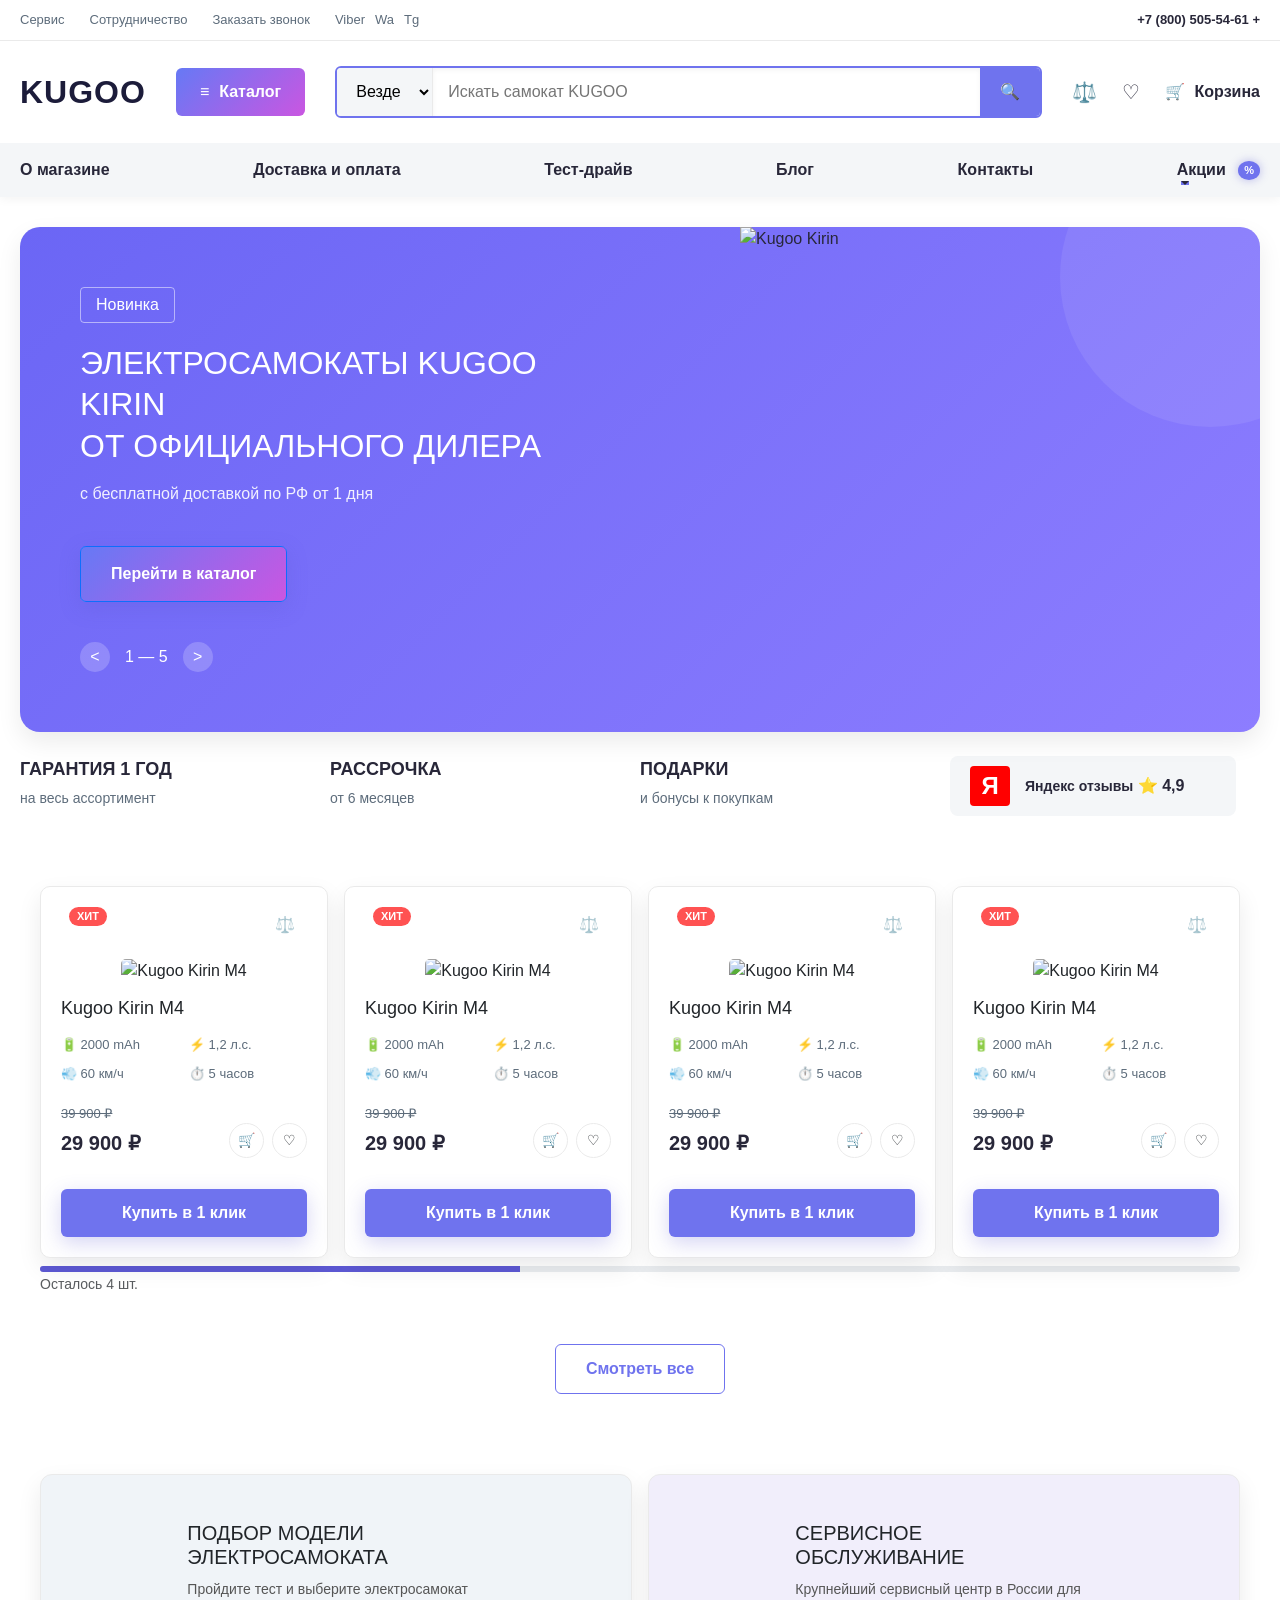
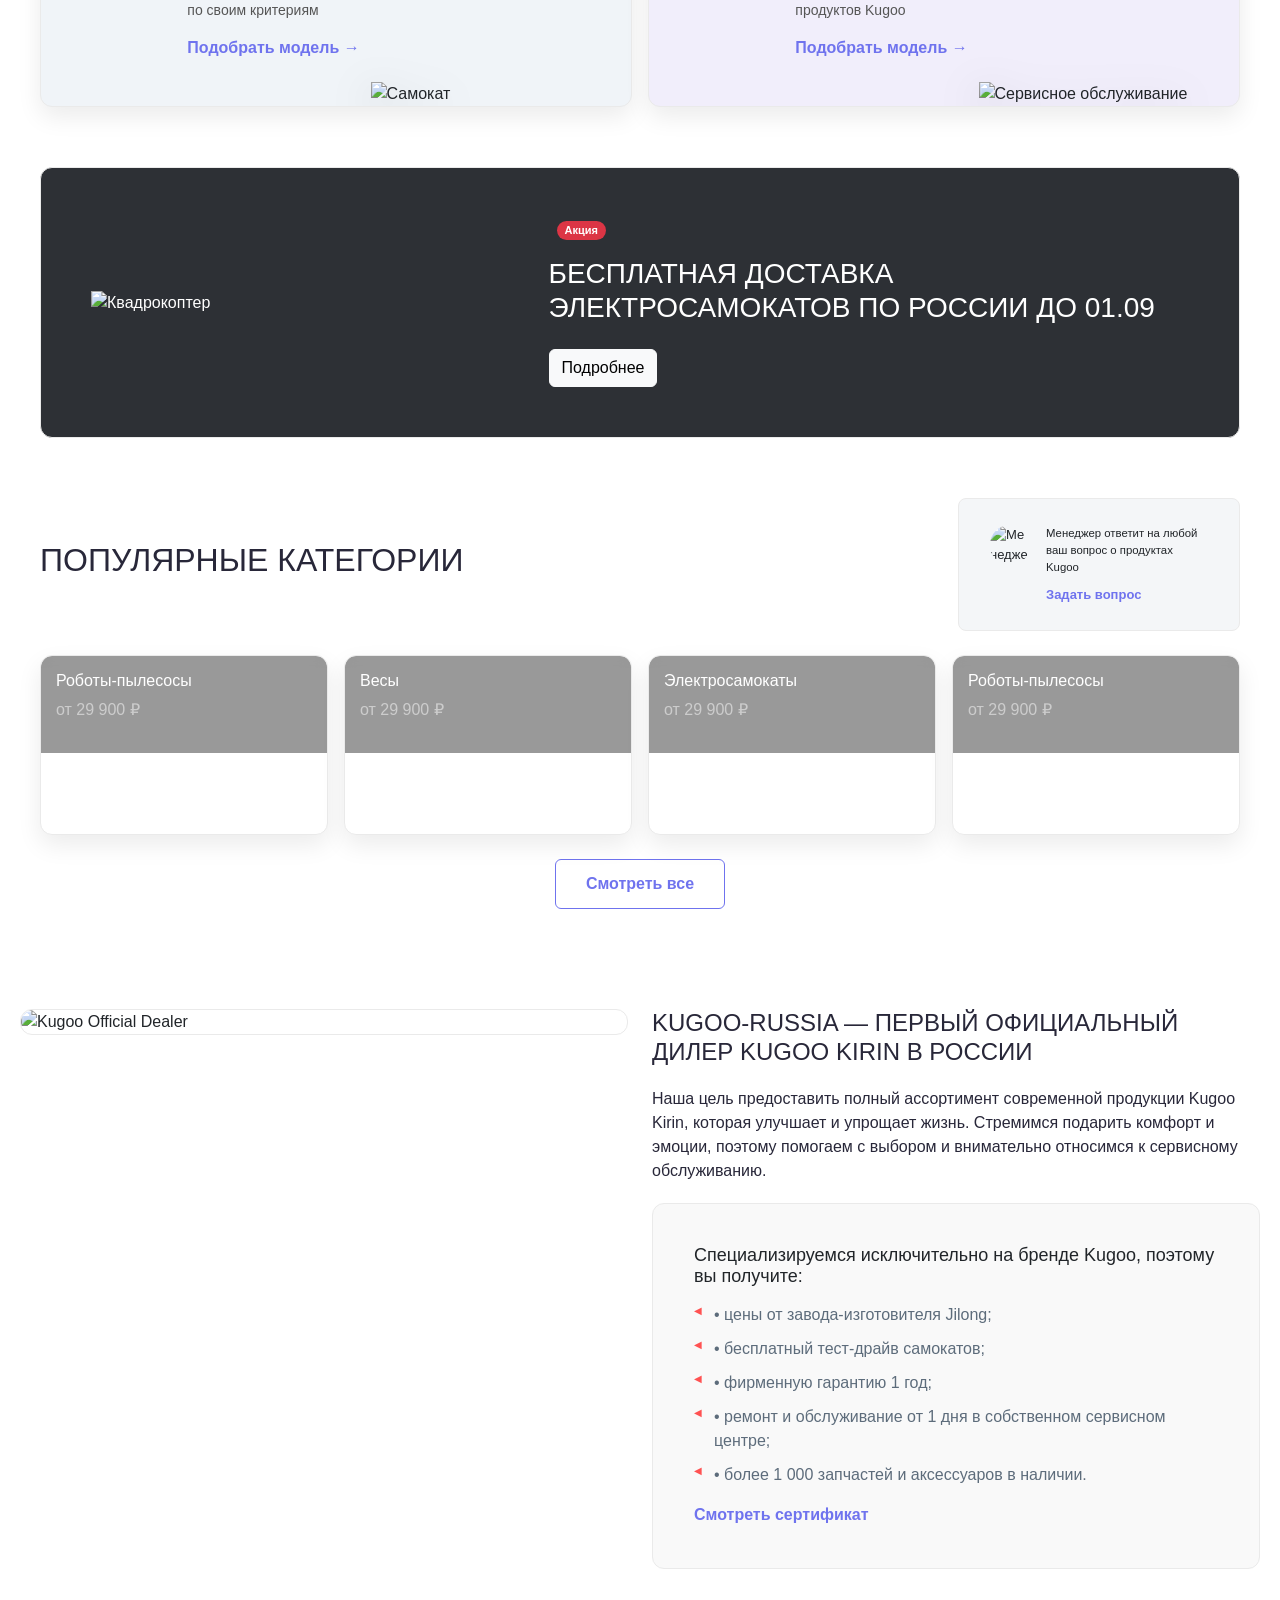
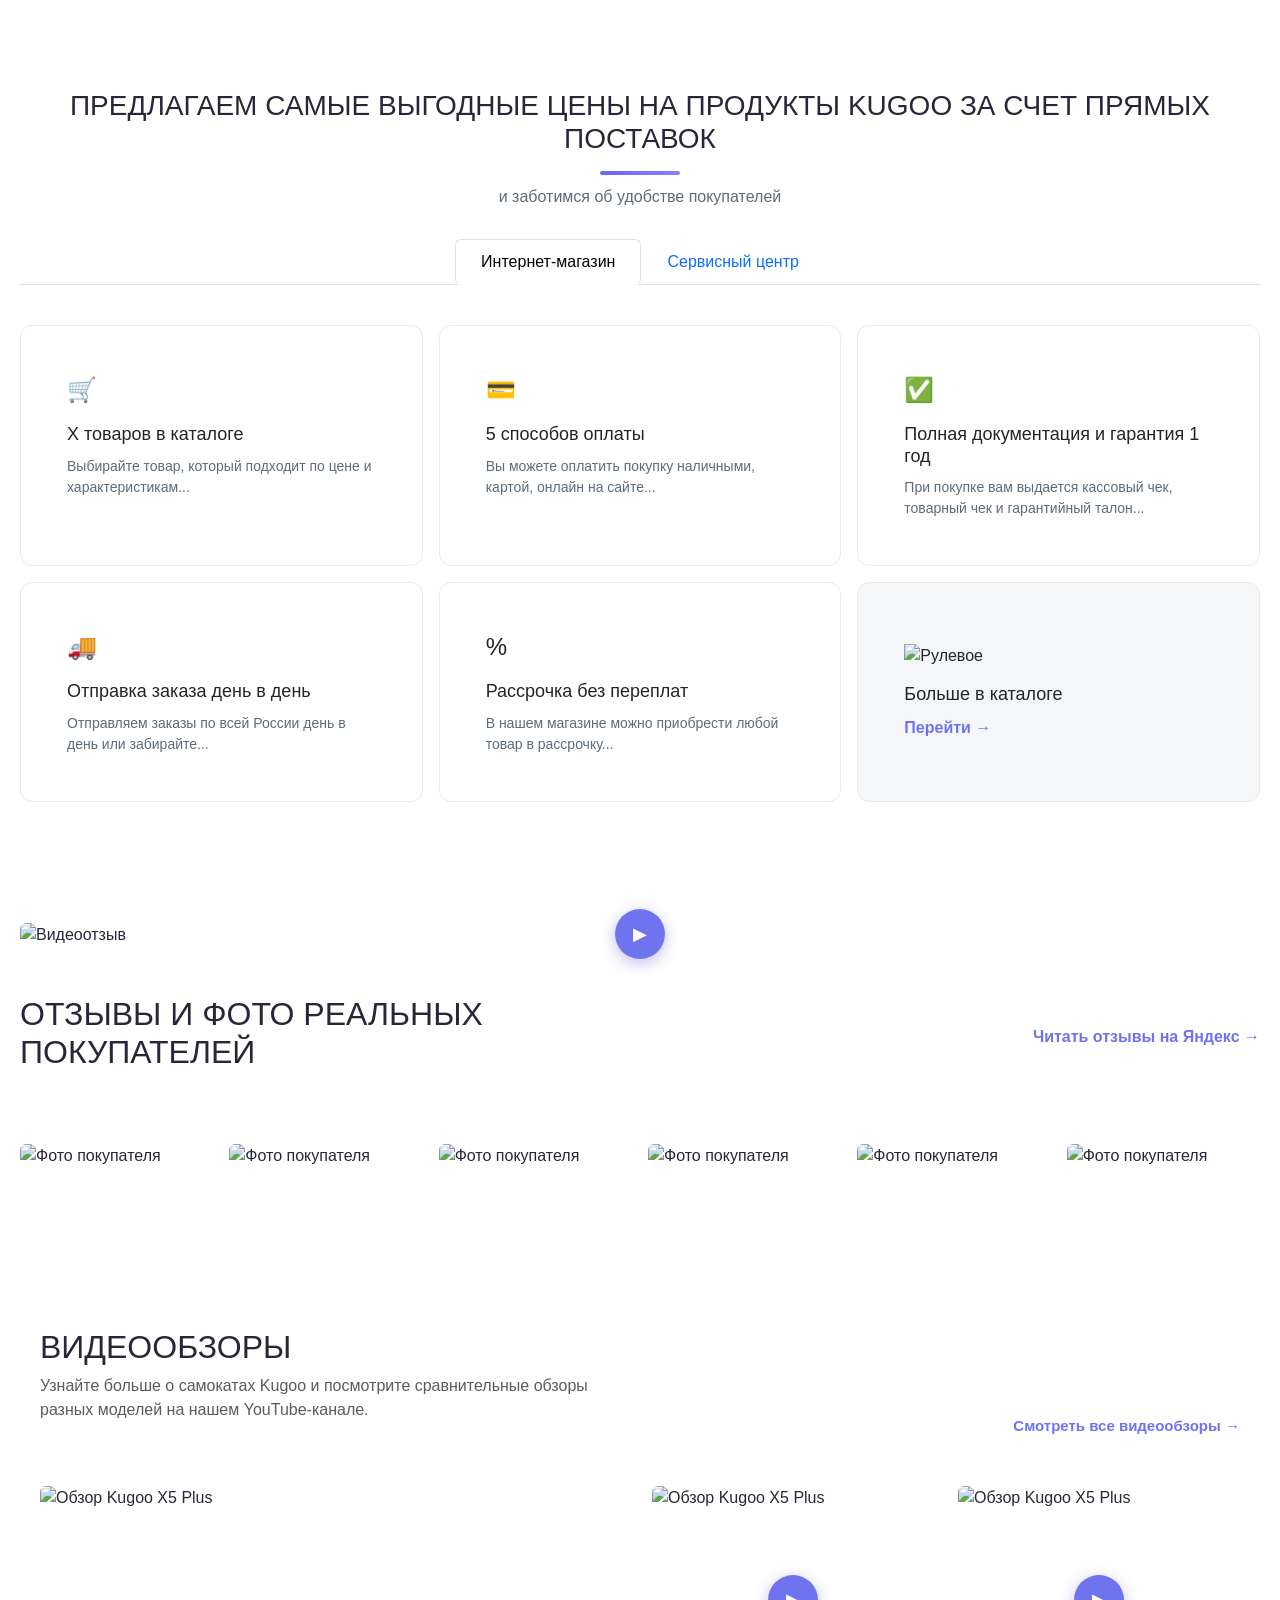
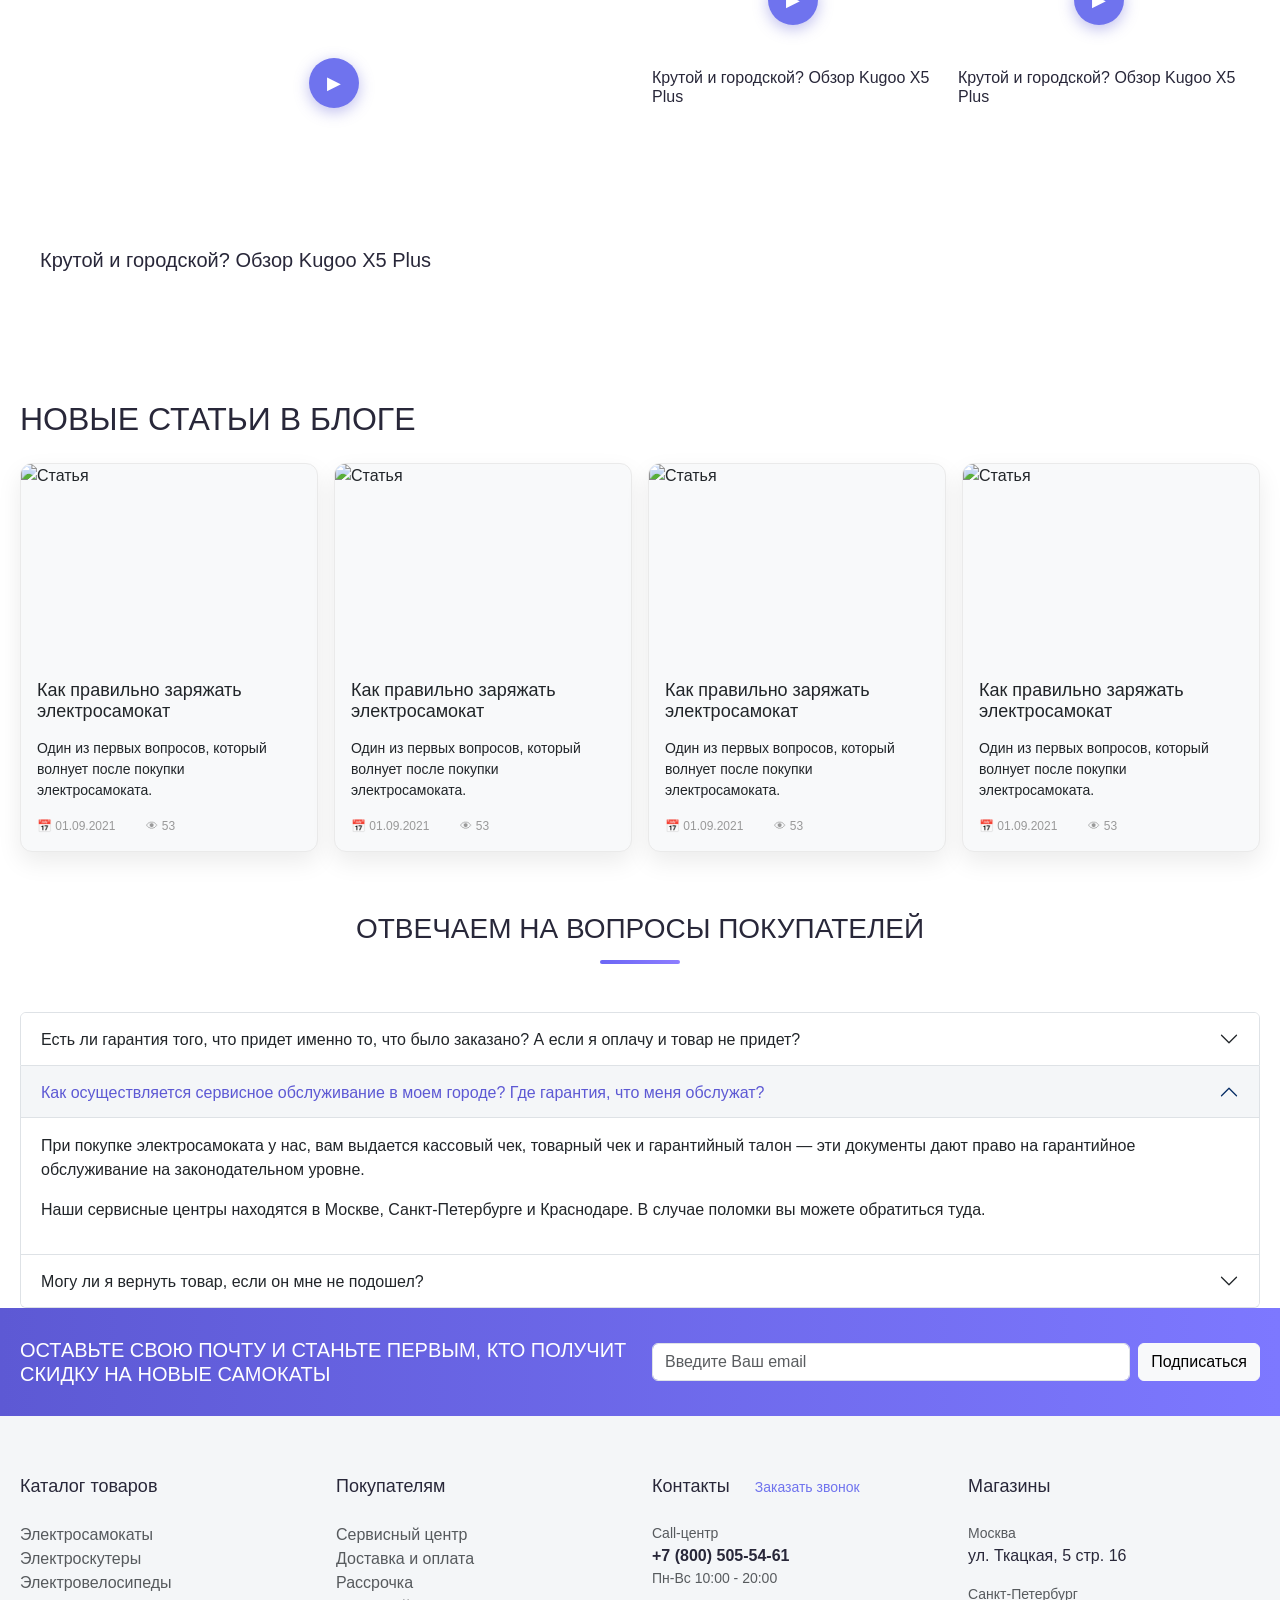
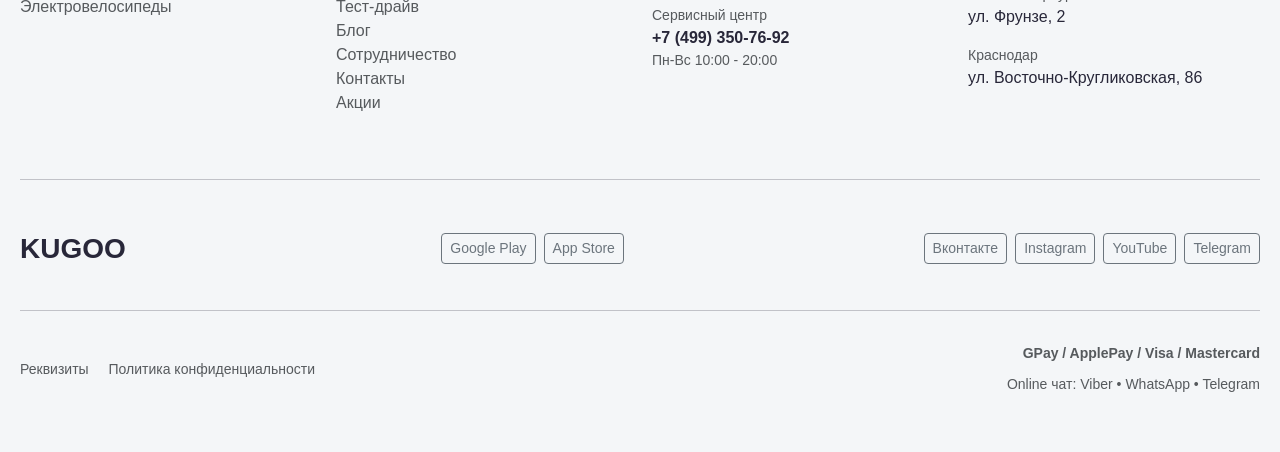
==== BOOTSTRAP/index.html @ 14dfc617 "BOOTSTRAP без картинок" ====
<!DOCTYPE html>
<html lang="ru">
<head>
    <meta charset="UTF-8">
    <meta name="viewport" content="width=device-width, initial-scale=1.0">
    <title>Kugoo - Электросамокаты</title>
    <!-- Bootstrap 5 CSS -->
    <link href="https://cdn.jsdelivr.net/npm/bootstrap@5.3.0/dist/css/bootstrap.min.css" rel="stylesheet">
    <link rel="stylesheet" href="css/style.css">
    <link rel="stylesheet" href="css/bootstrap-extensions.css">

</head>
<body>
    <!-- Bootstrap Navbar -->
   <header class="header">
    <!-- Строка 1: ссылки, соцсети, телефон -->
    <div class="header-top">
        <div class="container top-container">
            <nav class="top-nav">
                <a href="#">Сервис</a>
                <a href="#">Сотрудничество</a>
                <a href="#" data-bs-toggle="modal" data-bs-target="#callbackModal">Заказать звонок</a>
                <div class="social-icons">
                    <a href="#">Viber</a>
                    <a href="#">Wa</a>
                    <a href="#">Tg</a>
                </div>
            </nav>
            <a href="tel:+78005055461" class="phone">+7 (800) 505-54-61 <strong>+</strong></a>
        </div>
    </div>

    <!-- Строка 2: лого, каталог, поиск, иконки -->
    <div class="header-main">
        <div class="container main-container">
            <button class="burger-nav-btn" type="button" data-bs-toggle="offcanvas" data-bs-target="#offcanvasNavbar">☰</button>
            <a href="#" class="logo">KUGOO</a>
            <button class="btn-catalog"><span>≡</span> Каталог</button>
            <div class="search-bar">
                <select class="search-select"><option>Везде</option></select>
                <input type="text" placeholder="Искать самокат KUGOO">
                <button class="btn-search">🔍</button>
            </div>
            <div class="user-actions">
                <a href="#" class="action-icon" data-bs-toggle="modal" data-bs-target="#compareModal">⚖️</a>
                <a href="#" class="action-icon" data-bs-toggle="modal" data-bs-target="#wishlistModal">♡</a>
                <a href="#" class="action-cart" data-bs-toggle="modal" data-bs-target="#cartModal">
                    <span class="cart-icon">🛒</span>
                    <span>Корзина</span>
                </a>
            </div>
        </div>
    </div>

    <!-- Строка 3: нижнее меню -->
    <div class="header-bottom">
        <div class="container">
            <nav class="bottom-nav">
                <a href="#hero">О магазине</a>
                <a href="#dost">Доставка и оплата</a>
                <a href="#test">Тест-драйв</a>
                <a href="#vlog">Блог</a>
                <a href="#contacts">Контакты</a>
                <div class="dropdown d-inline-block">
                    <a href="#" class="dropdown-toggle" data-bs-toggle="dropdown">Акции <span class="badge badge-round">%</span></a>
                    <ul class="dropdown-menu">
                        <li><a class="dropdown-item" href="#">Скидка 10%</a></li>
                        <li><a class="dropdown-item" href="#">Бесплатная доставка</a></li>
                    </ul>
                </div>
            </nav>
        </div>
    </div>
</header>

    <main class="main-content">
        <!-- Hero Section with Bootstrap Grid -->
      <section class="hero-section" id="hero">
    <div class="container">
        <div class="hero-banner">
            <!-- левая и правая часть баннера -->
            <div class="row w-100 g-0">
                <div class="col-12 col-lg-6">
                    <div class="hero-text-block">
                        <span class="badge-outline">Новинка</span>
                        <h1>ЭЛЕКТРОСАМОКАТЫ KUGOO KIRIN<br>ОТ ОФИЦИАЛЬНОГО ДИЛЕРА</h1>
                        <p>с бесплатной доставкой по РФ от 1 дня</p>
                        <a href="#catalog" class="btn btn-primary">Перейти в каталог</a>
                        <div class="slider-controls">
                            <button class="arrow-btn">&lt;</button>
                            <span class="slider-dots">1 — 5</span>
                            <button class="arrow-btn">&gt;</button>
                        </div>
                    </div>
                </div>
                <div class="col-12 col-lg-6">
                    <div class="hero-image-block">
                        <img src="img/sam.png" alt="Kugoo Kirin" class="hero-scooter-img">
                   <div class="testdrive-badge" data-bs-toggle="popover" title="Тест-драйв">⚡ Тест-драйв и обучение <strong>БЕСПЛАТНО</strong></div>
                    </div>
                </div>
            </div>
        </div>  <!-- закрыли hero-banner -->

        <!-- Блок преимуществ — теперь СНАРУЖИ баннера, под ним -->
        <div class="hero-features row w-100 mt-4">
            <div class="col-6 col-sm-6 col-md-3">
                <div class="feature-item">
                    <strong>ГАРАНТИЯ 1 ГОД</strong>
                    <span>на весь ассортимент</span>
                </div>
            </div>
            <div class="col-6 col-sm-6 col-md-3">
                <div class="feature-item">
                    <strong>РАССРОЧКА</strong>
                    <span>от 6 месяцев</span>
                </div>
            </div>
            <div class="col-6 col-sm-6 col-md-3">
                <div class="feature-item">
                    <strong>ПОДАРКИ</strong>
                    <span>и бонусы к покупкам</span>
                </div>
            </div>
            <div class="col-6 col-sm-6 col-md-3">
                <div class="yandex-reviews">
                    <span class="yandex-logo">Я</span>
                    <div class="reviews-text">
                        <small><b>Яндекс отзывы</b></small>
                        <strong>⭐ 4,9</strong>
                    </div>
                </div>
            </div>
        </div>
    </div>
</section>

        <!-- Catalog Section with Bootstrap Grid -->
        <section id="catalog" class="catalog-section">
            <div class="container">
                <div class="row g-3">
                    <div class="col-12 col-sm-6 col-md-4 col-lg-3">
                        <div class="card product-card">
                            <div class="card-top d-flex justify-content-between align-items-start">
                                <span class="badge badge-hit">ХИТ</span>
                                <button class="btn btn-compare" title="Сравнить" data-bs-toggle="tooltip">⚖️</button>
                            </div>
                            <div class="card-img-wrap text-center">
                                <img src="img/card.jpg" alt="Kugoo Kirin M4" class="card-img">
                            </div>
                            <div class="card-body p-0">
                                <h5 class="card-title">Kugoo Kirin M4</h5>
                                <div class="card-specs">
                                    <div class="spec-item">🔋 2000 mAh</div>
                                    <div class="spec-item">⚡ 1,2 л.с.</div>
                                    <div class="spec-item">💨 60 км/ч</div>
                                    <div class="spec-item">⏱️ 5 часов</div>
                                </div>
                                <div class="card-price-block align-items-end">
                                    <div class="price-old">39 900 ₽</div>
                                    <div class="price-current">29 900 ₽</div>
                                    <div class="card-actions ms-auto gap-2">
                                        <button class="btn btn-sm btn-outline-secondary" title="Добавить в корзину" data-bs-toggle="tooltip" >🛒</button>
                                        <button class="btn btn-sm btn-fav" title="Добавить в избранное" data-bs-toggle="tooltip">♡</button>
                                    </div>
                                </div>
                                <button class="btn btn-buy-click w-100 mt-3" data-bs-toggle="modal" data-bs-target="#buyModal">Купить в 1 клик</button>
                            </div>
                        </div>
                    </div>

                    <div class="col-12 col-sm-6 col-md-4 col-lg-3">
                        <div class="card product-card">
                            <div class="card-top d-flex justify-content-between align-items-start">
                                <span class="badge badge-hit">ХИТ</span>
                                <button class="btn btn-compare" title="Сравнить" data-bs-toggle="tooltip">⚖️</button>
                            </div>
                            <div class="card-img-wrap text-center">
                                <img src="img/card.jpg" alt="Kugoo Kirin M4" class="card-img">
                            </div>
                            <div class="card-body p-0">
                                <h5 class="card-title">Kugoo Kirin M4</h5>
                                <div class="card-specs">
                                    <div class="spec-item">🔋 2000 mAh</div>
                                    <div class="spec-item">⚡ 1,2 л.с.</div>
                                    <div class="spec-item">💨 60 км/ч</div>
                                    <div class="spec-item">⏱️ 5 часов</div>
                                </div>
                                <div class="card-price-block align-items-end">
                                    <div class="price-old">39 900 ₽</div>
                                    <div class="price-current">29 900 ₽</div>
                                    <div class="card-actions ms-auto gap-2">
                                        <button class="btn btn-sm btn-outline-secondary" title="Добавить в корзину" data-bs-toggle="tooltip">🛒</button>
                                        <button class="btn btn-sm btn-fav" title="Добавить в избранное" data-bs-toggle="tooltip">♡</button>
                                    </div>
                                </div>
                                <button class="btn btn-buy-click w-100 mt-3" data-bs-toggle="modal" data-bs-target="#buyModal">Купить в 1 клик</button>
                            </div>
                        </div>
                    </div>

                    <div class="col-12 col-sm-6 col-md-4 col-lg-3">
                        <div class="card product-card">
                            <div class="card-top d-flex justify-content-between align-items-start">
                                <span class="badge badge-hit">ХИТ</span>
                                <button class="btn btn-compare" title="Сравнить" data-bs-toggle="tooltip2">⚖️</button>
                            </div>
                            <div class="card-img-wrap text-center">
                                <img src="img/card.jpg" alt="Kugoo Kirin M4" class="card-img">
                            </div>
                            <div class="card-body p-0">
                                <h5 class="card-title">Kugoo Kirin M4</h5>
                                <div class="card-specs">
                                    <div class="spec-item">🔋 2000 mAh</div>
                                    <div class="spec-item">⚡ 1,2 л.с.</div>
                                    <div class="spec-item">💨 60 км/ч</div>
                                    <div class="spec-item">⏱️ 5 часов</div>
                                </div>
                                <div class="card-price-block align-items-end">
                                    <div class="price-old">39 900 ₽</div>
                                    <div class="price-current">29 900 ₽</div>
                                    <div class="card-actions ms-auto gap-2">
                                        <button class="btn btn-sm btn-outline-secondary" title="Добавить в корзину" data-bs-toggle="tooltip">🛒</button>
                                        <button class="btn btn-sm btn-fav" title="Добавить в избранное" data-bs-toggle="tooltip">♡</button>
                                    </div>
                                </div>
                                <button class="btn btn-buy-click w-100 mt-3" data-bs-toggle="modal" data-bs-target="#buyModal">Купить в 1 клик</button>
                            </div>
                        </div>
                    </div>

                    <div class="col-12 col-sm-6 col-md-4 col-lg-3">
                        <div class="card product-card">
                            <div class="card-top d-flex justify-content-between align-items-start">
                                <span class="badge badge-hit">ХИТ</span>
                                <button class="btn btn-compare" title="Сравнить" data-bs-toggle="tooltip">⚖️</button>
                            </div>
                            <div class="card-img-wrap text-center">
                                <img src="img/card.jpg" alt="Kugoo Kirin M4" class="card-img">
                            </div>
                            <div class="card-body p-0">
                                <h5 class="card-title">Kugoo Kirin M4</h5>
                                <div class="card-specs">
                                    <div class="spec-item">🔋 2000 mAh</div>
                                    <div class="spec-item">⚡ 1,2 л.с.</div>
                                    <div class="spec-item">💨 60 км/ч</div>
                                    <div class="spec-item">⏱️ 5 часов</div>
                                </div>
                                <div class="card-price-block align-items-end">
                                    <div class="price-old">39 900 ₽</div>
                                    <div class="price-current">29 900 ₽</div>
                                    <div class="card-actions ms-auto gap-2">
                                        <button class="btn btn-sm btn-outline-secondary" title="Добавить в корзину" data-bs-toggle="tooltip">🛒</button>
                                        <button class="btn btn-sm btn-fav" title="Добавить в избранное" data-bs-toggle="tooltip">♡</button>
                                    </div>
                                </div>
                                <button class="btn btn-buy-click w-100 mt-3" data-bs-toggle="modal" data-bs-target="#buyModal">Купить в 1 клик</button>
                            </div>
                        </div>
                    </div>
                </div>
                <div class="progress mt-2" style="height: 6px;">
    <div class="progress-bar bg-purple" style="width: 40%;" role="progressbar"></div>
</div>
<small class="text-muted">Осталось 4 шт.</small>
                <div class="row mt-5">
                    <div class="col-12 text-center">
                        <button class="btn btn-outline-main">Смотреть все</button>
                    </div>
                </div>
            </div>
        </section>
        <!-- Promo Banners with Bootstrap Grid -->
        <section class="promo-section" id="test">
            <div class="container">
                <div class="row g-3">
                    <div class="col-12 col-md-6">
                        <div class="card banner-card banner-light banner-half">
                            <div class="card-body banner-content">
                                <h2>ПОДБОР МОДЕЛИ ЭЛЕКТРОСАМОКАТА</h2>
                                <p>Пройдите тест и выберите электросамокат по своим критериям</p>
                                <a href="#" class="link-arrow">Подобрать модель →</a>
                            </div>
                            <img src="img/wheel.png" alt="Самокат" class="banner-img">
                        </div>
                    </div>
                    <div class="col-12 col-md-6">
                        <div class="card banner-card banner-purple banner-half">
                            <div class="card-body banner-content">
                                <h2>СЕРВИСНОЕ ОБСЛУЖИВАНИЕ</h2>
                                <p>Крупнейший сервисный центр в России для продуктов Kugoo</p>
                                <a href="#" class="link-arrow">Подобрать модель →</a>
                            </div>
                            <img src="img/woman.png" alt="Сервисное обслуживание" class="banner-img">
                        </div>
                    </div>
                </div>
            </div>
        </section>

        <!-- Wide Banner with Bootstrap Grid -->
        <section class="wide-promo-section" id="dost">
            <div class="container">
                <div class="card wide-banner">
                    <div class="row g-0 align-items-center">
                        <div class="col-12 col-md-5">
                            <img src="img/dron.png" alt="Квадрокоптер" class="wide-banner-img">
                        </div>
                        <div class="col-12 col-md-7">
                            <div class="wide-banner-text">
                                <span class="badge bg-danger">Акция</span>
                                <h2>БЕСПЛАТНАЯ ДОСТАВКА ЭЛЕКТРОСАМОКАТОВ ПО РОССИИ ДО 01.09</h2>
                        <button class="btn btn-light" data-bs-toggle="popover" data-bs-trigger="click" data-bs-placement="bottom" data-bs-title="Акция" data-bs-content="Бесплатная доставка по всей России до 1 сентября!">Подробнее</button>
                            </div>
                        </div>
                    </div>
                </div>
            </div>
        </section>

        <!-- Categories Section with Bootstrap Grid -->
        <section class="categories-section" id="act">
            <div class="container">
                <div class="row align-items-center mb-4">
                    <div class="col-12 col-md-9">
                        <h2>ПОПУЛЯРНЫЕ КАТЕГОРИИ</h2>
                    </div>
                    <div class="col-12 col-md-3">
                        <div class="card manager-widget">
                            <div class="card-body d-flex align-items-start gap-3">
                                <img src="img/manager.png" alt="Менеджер" class="manager-avatar">
                                <div>
                                    <p class="mb-2 small">Менеджер ответит на любой ваш вопрос о продуктах Kugoo</p>
                                    <a href="#" class="link-arrow">Задать вопрос</a>
                                </div>
                            </div>
                        </div>
                    </div>
                </div>

                <div class="row g-3">
                    <div class="col-12 col-sm-6 col-md-4 col-lg-3">
                        <div class="card category-card" style="background-image: url('img/1cat.jpg');">
                            <div class="category-content">
                                <h5 class="text-white">Роботы-пылесосы</h5>
                                <p class="text-white-50">от 29 900 ₽</p>
                            </div>
                        </div>
                    </div>
                    <div class="col-12 col-sm-6 col-md-4 col-lg-3">
                        <div class="card category-card" style="background-image: url('img/2cat.jpg');">
                            <div class="category-content">
                                <h5 class="text-white">Весы</h5>
                                <p class="text-white-50">от 29 900 ₽</p>
                            </div>
                        </div>
                    </div>
                    <div class="col-12 col-sm-6 col-md-4 col-lg-3">
                        <div class="card category-card" style="background-image: url('img/3cat.jpg');">
                            <div class="category-content">
                                <h5 class="text-white">Электросамокаты</h5>
                                <p class="text-white-50">от 29 900 ₽</p>
                            </div>
                        </div>
                    </div>
                    <div class="col-12 col-sm-6 col-md-4 col-lg-3">
                        <div class="card category-card" style="background-image: url('img/1cat.jpg');">
                            <div class="category-content">
                                <h5 class="text-white">Роботы-пылесосы</h5>
                                <p class="text-white-50">от 29 900 ₽</p>
                            </div>
                        </div>
                    </div>
                </div>

                <div class="row mt-4">
                    <div class="col-12 text-center">
                        <button class="btn btn-outline-main">Смотреть все</button>
                    </div>
                </div>
            </div>
        </section>
        <!-- About Dealer Section -->
        <section class="about-dealer" id="sotr">
            <div class="container">
                <div class="row g-4 align-items-start">
                    <div class="col-12 col-lg-6">
                        <div class="card dealer-image position-relative">
                            <img src="img/deal.jpg" alt="Kugoo Official Dealer" class="card-img">
                            <div class="dealer-test-drive position-absolute">
                                <h5>Тест-драйв в Москве</h5>
                                <p>Оцените все преимущества самокатов лично</p>
                                <a href="#" class="btn-arrow">Подробнее →</a>
                            </div>
                        </div>
                    </div>
                    <div class="col-12 col-lg-6">
                        <div class="dealer-content">
                            <h2>KUGOO-RUSSIA — ПЕРВЫЙ ОФИЦИАЛЬНЫЙ ДИЛЕР KUGOO KIRIN В РОССИИ</h2>
                            <p>Наша цель предоставить полный ассортимент современной продукции Kugoo Kirin, которая улучшает и упрощает жизнь. Стремимся подарить комфорт и эмоции, поэтому помогаем с выбором и внимательно относимся к сервисному обслуживанию.</p>
                            
                            <div class="card dealer-features">
                                <div class="card-body">
                                    <h5 class="card-title">Специализируемся исключительно на бренде Kugoo, поэтому вы получите:</h5>
                                    <ul class="list-unstyled">
                                        <li>• цены от завода-изготовителя Jilong;</li>
                                        <li>• бесплатный тест-драйв самокатов;</li>
                                        <li>• фирменную гарантию 1 год;</li>
                                        <li>• ремонт и обслуживание от 1 дня в собственном сервисном центре;</li>
                                        <li>• более 1 000 запчастей и аксессуаров в наличии.</li>
                                    </ul>
                                    <a href="#" class="link-arrow">Смотреть сертификат</a>
                                </div>
                            </div>
                        </div>
                    </div>
                </div>
            </div>
        </section>

        <!-- Advantages Section -->
        <section class="advantages-section">
            <div class="container">
                <h2 class="section-title text-center">ПРЕДЛАГАЕМ САМЫЕ ВЫГОДНЫЕ ЦЕНЫ НА ПРОДУКТЫ KUGOO ЗА СЧЕТ ПРЯМЫХ ПОСТАВОК</h2>
                <p class="section-subtitle text-center">и заботимся об удобстве покупателей</p>

                <!-- Bootstrap Tabs -->
                <ul class="nav nav-tabs tabs d-flex justify-content-center" role="tablist">
                    <li class="nav-item" role="presentation">
                        <button class="nav-link tab-btn active" id="pills-shop-tab" data-bs-toggle="pill" data-bs-target="#pills-shop" type="button" role="tab" aria-controls="pills-shop" aria-selected="true">Интернет-магазин</button>
                    </li>
                    <li class="nav-item" role="presentation">
                        <button class="nav-link tab-btn" id="pills-service-tab" data-bs-toggle="pill" data-bs-target="#pills-service" type="button" role="tab" aria-controls="pills-service" aria-selected="false">Сервисный центр</button>
                    </li>
                </ul>

                <div class="tab-content mt-4" id="pills-tabContent">
                    <div class="tab-pane fade show active" id="pills-shop" role="tabpanel" aria-labelledby="pills-shop-tab">
                        <div class="row g-3">
                            <div class="col-12 col-md-6 col-lg-4">
                                <div class="card adv-card h-100">
                                    <div class="card-body">
                                        <div class="icon mb-3">🛒</div>
                                        <h5 class="card-title">X товаров в каталоге</h5>
                                        <p class="card-text">Выбирайте товар, который подходит по цене и характеристикам...</p>
                                    </div>
                                </div>
                            </div>
                            <div class="col-12 col-md-6 col-lg-4">
                                <div class="card adv-card h-100">
                                    <div class="card-body">
                                        <div class="icon mb-3">💳</div>
                                        <h5 class="card-title">5 способов оплаты</h5>
                                        <p class="card-text">Вы можете оплатить покупку наличными, картой, онлайн на сайте...</p>
                                    </div>
                                </div>
                            </div>
                            <div class="col-12 col-md-6 col-lg-4">
                                <div class="card adv-card h-100">
                                    <div class="card-body">
                                        <div class="icon mb-3">✅</div>
                                        <h5 class="card-title">Полная документация и гарантия 1 год</h5>
                                        <p class="card-text">При покупке вам выдается кассовый чек, товарный чек и гарантийный талон...</p>
                                    </div>
                                </div>
                            </div>
                            <div class="col-12 col-md-6 col-lg-4">
                                <div class="card adv-card h-100">
                                    <div class="card-body">
                                        <div class="icon mb-3">🚚</div>
                                        <h5 class="card-title">Отправка заказа день в день</h5>
                                        <p class="card-text">Отправляем заказы по всей России день в день или забирайте...</p>
                                    </div>
                                </div>
                            </div>
                            <div class="col-12 col-md-6 col-lg-4">
                                <div class="card adv-card h-100">
                                    <div class="card-body">
                                        <div class="icon mb-3">%</div>
                                        <h5 class="card-title">Рассрочка без переплат</h5>
                                        <p class="card-text">В нашем магазине можно приобрести любой товар в рассрочку...</p>
                                    </div>
                                </div>
                            </div>
                            <div class="col-12 col-md-6 col-lg-4">
                                <div class="card adv-card h-100 highlight">
                                    <div class="card-body d-flex flex-column justify-content-center">
                                        <img src="img/steer.png" alt="Рулевое" class="wide-categ-img mb-3">
                                        <h5 class="card-title">Больше в каталоге</h5>
                                        <a href="#" class="link-arrow">Перейти →</a>
                                    </div>
                                </div>
                            </div>
                        </div>
                    </div>
                    <div class="tab-pane fade" id="pills-service" role="tabpanel" aria-labelledby="pills-service-tab">
                        <div class="row g-3">
                            <div class="col-12 col-md-6 col-lg-4">
                                <div class="card adv-card h-100">
                                    <div class="card-body">
                                        <div class="icon mb-3">🔧</div>
                                        <h5 class="card-title">Профессиональный ремонт</h5>
                                        <p class="card-text">Опытные специалисты по ремонту техники Kugoo...</p>
                                    </div>
                                </div>
                            </div>
                            <div class="col-12 col-md-6 col-lg-4">
                                <div class="card adv-card h-100">
                                    <div class="card-body">
                                        <div class="icon mb-3">⏱️</div>
                                        <h5 class="card-title">Быстрое обслуживание</h5>
                                        <p class="card-text">Ремонт от 1 дня в собственном сервисном центре...</p>
                                    </div>
                                </div>
                            </div>
                            <div class="col-12 col-md-6 col-lg-4">
                                <div class="card adv-card h-100">
                                    <div class="card-body">
                                        <div class="icon mb-3">✓</div>
                                        <h5 class="card-title">Гарантийное обслуживание</h5>
                                        <p class="card-text">Полное гарантийное обслуживание на любые неполадки...</p>
                                    </div>
                                </div>
                            </div>
                        </div>
                    </div>
                </div>
            </div>
        </section>

        <!-- Reviews Section -->
        <section class="reviews-section">
            <div class="container">
                <div class="position-relative">
                    <img src="img/cover.jpg" alt="Видеоотзыв" class="img-fluid rounded" style="width: 100%; height: 400px; object-fit: cover;">
                    <button class="btn btn-circle play-btn-circle" style="position: absolute; top: 50%; left: 50%; transform: translate(-50%, -50%);" data-bs-toggle="modal" data-bs-target="#videoModal">
                        ▶
                    </button>
                </div>

                <div class="row align-items-center mt-5 mb-4">
                    <div class="col-12 col-md-6">
                        <h2>ОТЗЫВЫ И ФОТО РЕАЛЬНЫХ ПОКУПАТЕЛЕЙ</h2>
                    </div>
                    <div class="col-12 col-md-6 text-md-end">
                        <a href="#" class="link-arrow">Читать отзывы на Яндекс →</a>
                    </div>
                </div>

                <!-- Photo Gallery with Bootstrap Grid -->
                <div class="photos-gallery">
                    <div class="row g-3">
                        <div class="col-6 col-md-4 col-lg-2">
                            <img src="img/phot1.jpg" alt="Фото покупателя" class="img-fluid rounded" style="height: 180px; object-fit: cover; width: 100%; cursor: pointer;" data-bs-toggle="modal" data-bs-target="#galleryModal">
                        </div>
                        <div class="col-6 col-md-4 col-lg-2">
                            <img src="img/phot2.jpg" alt="Фото покупателя" class="img-fluid rounded" style="height: 180px; object-fit: cover; width: 100%; cursor: pointer;" data-bs-toggle="modal" data-bs-target="#galleryModal">
                        </div>
                        <div class="col-6 col-md-4 col-lg-2">
                            <img src="img/phot3.jpg" alt="Фото покупателя" class="img-fluid rounded" style="height: 180px; object-fit: cover; width: 100%; cursor: pointer;" data-bs-toggle="modal" data-bs-target="#galleryModal">
                        </div>
                        <div class="col-6 col-md-4 col-lg-2">
                            <img src="img/phot4.jpg" alt="Фото покупателя" class="img-fluid rounded" style="height: 180px; object-fit: cover; width: 100%; cursor: pointer;" data-bs-toggle="modal" data-bs-target="#galleryModal">
                        </div>
                        <div class="col-6 col-md-4 col-lg-2">
                            <img src="img/phot5.jpg" alt="Фото покупателя" class="img-fluid rounded" style="height: 180px; object-fit: cover; width: 100%; cursor: pointer;" data-bs-toggle="modal" data-bs-target="#galleryModal">
                        </div>
                        <div class="col-6 col-md-4 col-lg-2">
                            <img src="img/phot1.jpg" alt="Фото покупателя" class="img-fluid rounded" style="height: 180px; object-fit: cover; width: 100%; cursor: pointer;" data-bs-toggle="modal" data-bs-target="#galleryModal">
                        </div>
                    </div>
                </div>
            </div>
        </section>

        <!-- Video Reviews Section -->
        <section class="video-reviews" id="vlog">
            <div class="container">
                <div class="row align-items-end mb-5">
                    <div class="col-12 col-md-6">
                        <h2>ВИДЕООБЗОРЫ</h2>
                        <p class="text-muted">Узнайте больше о самокатах Kugoo и посмотрите сравнительные обзоры разных моделей на нашем YouTube-канале.</p>
                    </div>
                    <div class="col-12 col-md-6 text-md-end">
                        <a href="#" class="link-all">Смотреть все видеообзоры →</a>
                    </div>
                </div>

                <div class="row g-4">
                    <div class="col-12 col-lg-6">
                        <div class="video-item featured position-relative">
                            <img src="img/vcov1.jpg" alt="Обзор Kugoo X5 Plus" class="img-fluid rounded" style="width: 100%; aspect-ratio: 16/9; object-fit: cover;">
                            <button class="btn btn-circle play-btn-circle" style="position: absolute; top: 50%; left: 50%; transform: translate(-50%, -50%);" data-bs-toggle="modal" data-bs-target="#videoModal">
                                ▶
                            </button>
                            <h5 class="mt-3">Крутой и городской? Обзор Kugoo X5 Plus</h5>
                        </div>
                    </div>
                    <div class="col-12 col-sm-6 col-lg-3">
                        <div class="video-item position-relative">
                            <img src="img/vcov2.jpg" alt="Обзор Kugoo X5 Plus" class="img-fluid rounded" style="width: 100%; aspect-ratio: 16/9; object-fit: cover;">
                            <button class="btn btn-circle play-btn-circle" style="position: absolute; top: 50%; left: 50%; transform: translate(-50%, -50%);" data-bs-toggle="modal" data-bs-target="#videoModal">
                                ▶
                            </button>
                            <h6 class="mt-2">Крутой и городской? Обзор Kugoo X5 Plus</h6>
                        </div>
                    </div>
                    <div class="col-12 col-sm-6 col-lg-3">
                        <div class="video-item position-relative">
                            <img src="img/vcov3.jpg" alt="Обзор Kugoo X5 Plus" class="img-fluid rounded" style="width: 100%; aspect-ratio: 16/9; object-fit: cover;">
                            <button class="btn btn-circle play-btn-circle" style="position: absolute; top: 50%; left: 50%; transform: translate(-50%, -50%);" data-bs-toggle="modal" data-bs-target="#videoModal">
                                ▶
                            </button>
                            <h6 class="mt-2">Крутой и городской? Обзор Kugoo X5 Plus</h6>
                        </div>
                    </div>
                </div>
            </div>
        </section>

        <!-- Blog Section -->
        <section class="blog-section">
            <div class="container">
                <h2 class="mb-4">НОВЫЕ СТАТЬИ В БЛОГЕ</h2>

                <div class="row g-3">
                    <div class="col-12 col-sm-6 col-md-4 col-lg-3">
                        <div class="card blog-card h-100">
                            <img src="img/state.jpg" alt="Статья" class="card-img-top" style="height: 200px; object-fit: cover;">
                            <div class="card-body">
                                <h5 class="card-title">Как правильно заряжать электросамокат</h5>
                                <p class="card-text small">Один из первых вопросов, который волнует после покупки электросамоката.</p>
                                <div class="blog-meta">
                                    <span class="me-3">📅 01.09.2021</span>
                                    <span>👁 53</span>
                                </div>
                            </div>
                        </div>
                    </div>
                    <div class="col-12 col-sm-6 col-md-4 col-lg-3">
                        <div class="card blog-card h-100">
                            <img src="img/state.jpg" alt="Статья" class="card-img-top" style="height: 200px; object-fit: cover;">
                            <div class="card-body">
                                <h5 class="card-title">Как правильно заряжать электросамокат</h5>
                                <p class="card-text small">Один из первых вопросов, который волнует после покупки электросамоката.</p>
                                <div class="blog-meta">
                                    <span class="me-3">📅 01.09.2021</span>
                                    <span>👁 53</span>
                                </div>
                            </div>
                        </div>
                    </div>
                    <div class="col-12 col-sm-6 col-md-4 col-lg-3">
                        <div class="card blog-card h-100">
                            <img src="img/state.jpg" alt="Статья" class="card-img-top" style="height: 200px; object-fit: cover;">
                            <div class="card-body">
                                <h5 class="card-title">Как правильно заряжать электросамокат</h5>
                                <p class="card-text small">Один из первых вопросов, который волнует после покупки электросамоката.</p>
                                <div class="blog-meta">
                                    <span class="me-3">📅 01.09.2021</span>
                                    <span>👁 53</span>
                                </div>
                            </div>
                        </div>
                    </div>
                    <div class="col-12 col-sm-6 col-md-4 col-lg-3">
                        <div class="card blog-card h-100">
                            <img src="img/state.jpg" alt="Статья" class="card-img-top" style="height: 200px; object-fit: cover;">
                            <div class="card-body">
                                <h5 class="card-title">Как правильно заряжать электросамокат</h5>
                                <p class="card-text small">Один из первых вопросов, который волнует после покупки электросамоката.</p>
                                <div class="blog-meta">
                                    <span class="me-3">📅 01.09.2021</span>
                                    <span>👁 53</span>
                                </div>
                            </div>
                        </div>
                    </div>
                </div>
            </div>
        </section>

        <!-- FAQ Section with Bootstrap Accordion -->
        <section class="faq-section">
            <div class="container">
                <h2 class="section-title text-center mb-5">ОТВЕЧАЕМ НА ВОПРОСЫ ПОКУПАТЕЛЕЙ</h2>

                <div class="accordion" id="faqAccordion">
                    <div class="accordion-item">
                        <h2 class="accordion-header">
                            <button class="accordion-button collapsed" type="button" data-bs-toggle="collapse" data-bs-target="#faqOne" aria-expanded="false" aria-controls="faqOne">
                                Есть ли гарантия того, что придет именно то, что было заказано? А если я оплачу и товар не придет?
                            </button>
                        </h2>
                        <div id="faqOne" class="accordion-collapse collapse" data-bs-parent="#faqAccordion">
                            <div class="accordion-body">
                                <p>Текст ответа на данный вопрос...</p>
                            </div>
                        </div>
                    </div>
                    <div class="accordion-item">
                        <h2 class="accordion-header">
                            <button class="accordion-button" type="button" data-bs-toggle="collapse" data-bs-target="#faqTwo" aria-expanded="true" aria-controls="faqTwo">
                                Как осуществляется сервисное обслуживание в моем городе? Где гарантия, что меня обслужат?
                            </button>
                        </h2>
                        <div id="faqTwo" class="accordion-collapse collapse show" data-bs-parent="#faqAccordion">
                            <div class="accordion-body">
                                <p>При покупке электросамоката у нас, вам выдается кассовый чек, товарный чек и гарантийный талон — эти документы дают право на гарантийное обслуживание на законодательном уровне.</p>
                                <p>Наши сервисные центры находятся в Москве, Санкт-Петербурге и Краснодаре. В случае поломки вы можете обратиться туда.</p>
                            </div>
                        </div>
                    </div>
                    <div class="accordion-item">
                        <h2 class="accordion-header">
                            <button class="accordion-button collapsed" type="button" data-bs-toggle="collapse" data-bs-target="#faqThree" aria-expanded="false" aria-controls="faqThree">
                                Могу ли я вернуть товар, если он мне не подошел?
                            </button>
                        </h2>
                        <div id="faqThree" class="accordion-collapse collapse" data-bs-parent="#faqAccordion">
                            <div class="accordion-body">
                                <p>Да, товар можно вернуть в течение 14 дней в надлежащем состоянии. Свяжитесь с нашей службой поддержки.</p>
                            </div>
                        </div>
                    </div>
                </div>
            </div>
        </section>
    </main>
        
    <!-- Footer with Bootstrap Grid -->
    <footer class="footer" id="contacts">
        <!-- Subscribe Section -->
        <div class="footer-subscribe">
            <div class="container">
                <div class="row align-items-center">
                    <div class="col-12 col-md-6 mb-3 mb-md-0">
                        <h5 class="text-white mb-0">ОСТАВЬТЕ СВОЮ ПОЧТУ И СТАНЬТЕ ПЕРВЫМ, КТО ПОЛУЧИТ СКИДКУ НА НОВЫЕ САМОКАТЫ</h5>
                    </div>
                    <div class="col-12 col-md-6">
                        <form class="d-flex gap-2">
                            <input type="email" class="form-control" placeholder="Введите Ваш email" required>
                            <button type="submit" class="btn btn-light">Подписаться</button>
                        </form>
                    </div>
                </div>
            </div>
        </div>

        <!-- Main Footer -->
        <div class="footer-main">
            <div class="container">
                <div class="row g-4 mb-5">
                    <div class="col-12 col-md-6 col-lg-3">
                        <h5 class="footer-column-title">Каталог товаров</h5>
                        <ul class="list-unstyled">
                            <li><a href="#" class="text-decoration-none text-muted">Электросамокаты</a></li>
                            <li><a href="#" class="text-decoration-none text-muted">Электроскутеры</a></li>
                            <li><a href="#" class="text-decoration-none text-muted">Электровелосипеды</a></li>
                            <li><a href="#" class="text-decoration-none text-muted">Электровелосипеды</a></li>
                        </ul>
                    </div>
                    <div class="col-12 col-md-6 col-lg-3">
                        <h5 class="footer-column-title">Покупателям</h5>
                        <ul class="list-unstyled">
                            <li><a href="#" class="text-decoration-none text-muted">Сервисный центр</a></li>
                            <li><a href="#" class="text-decoration-none text-muted">Доставка и оплата</a></li>
                            <li><a href="#" class="text-decoration-none text-muted">Рассрочка</a></li>
                            <li><a href="#" class="text-decoration-none text-muted">Тест-драйв</a></li>
                            <li><a href="#" class="text-decoration-none text-muted">Блог</a></li>
                            <li><a href="#" class="text-decoration-none text-muted">Сотрудничество</a></li>
                            <li><a href="#" class="text-decoration-none text-muted">Контакты</a></li>
                            <li><a href="#" class="text-decoration-none text-muted">Акции</a></li>
                        </ul>
                    </div>
                    <div class="col-12 col-md-6 col-lg-3">
                        <h5 class="footer-column-title">
                            Контакты 
                            <a href="#" class="link-call">Заказать звонок</a>
                        </h5>
                        <div class="mb-3">
                            <small class="text-muted d-block">Call-центр</small>
                            <strong>+7 (800) 505-54-61</strong>
                            <small class="text-muted d-block">Пн-Вс 10:00 - 20:00</small>
                        </div>
                        <div>
                            <small class="text-muted d-block">Сервисный центр</small>
                            <strong>+7 (499) 350-76-92</strong>
                            <small class="text-muted d-block">Пн-Вс 10:00 - 20:00</small>
                        </div>
                    </div>
                    <div class="col-12 col-md-6 col-lg-3">
                        <h5 class="footer-column-title">Магазины</h5>
                        <div class="mb-3">
                            <small class="text-muted d-block">Москва</small>
                            <p class="mb-0">ул. Ткацкая, 5 стр. 16</p>
                        </div>
                        <div class="mb-3">
                            <small class="text-muted d-block">Санкт-Петербург</small>
                            <p class="mb-0">ул. Фрунзе, 2</p>
                        </div>
                        <div>
                            <small class="text-muted d-block">Краснодар</small>
                            <p class="mb-0">ул. Восточно-Кругликовская, 86</p>
                        </div>
                    </div>
                </div>

                <!-- Footer Bottom -->
                <hr class="my-4">
                
                <div class="row align-items-center py-4">
                    <div class="col-12 col-md-4 text-center text-md-start mb-3 mb-md-0">
                        <a href="#" class="logo-footer">KUGOO</a>
                    </div>
                    <div class="col-12 col-md-4 text-center">
                        <div class="d-flex gap-2 justify-content-center justify-content-md-start flex-wrap">
                            <a href="#" class="btn btn-sm btn-outline-secondary">Google Play</a>
                            <a href="#" class="btn btn-sm btn-outline-secondary">App Store</a>
                        </div>
                    </div>
                    <div class="col-12 col-md-4 text-center text-md-end">
                        <div class="d-flex gap-2 justify-content-center justify-content-md-end flex-wrap">
                            <a href="#" class="btn btn-sm btn-outline-secondary">Вконтакте</a>
                            <a href="#" class="btn btn-sm btn-outline-secondary">Instagram</a>
                            <a href="#" class="btn btn-sm btn-outline-secondary">YouTube</a>
                            <a href="#" class="btn btn-sm btn-outline-secondary">Telegram</a>
                        </div>
                    </div>
                </div>

                <hr class="my-3">

                <!-- Legal Info -->
                <div class="row align-items-center py-3">
                    <div class="col-12 col-md-6 text-center text-md-start mb-2 mb-md-0">
                        <small class="text-muted">
                            <a href="#" class="text-decoration-none text-muted me-3">Реквизиты</a>
                            <a href="#" class="text-decoration-none text-muted">Политика конфиденциальности</a>
                        </small>
                    </div>
                    <div class="col-12 col-md-6 text-center text-md-end">
                        <small class="text-muted d-block mb-2">
                            <strong>GPay / ApplePay / Visa / Mastercard</strong>
                        </small>
                        <small class="text-muted">
                            Online чат: 
                            <a href="#" class="text-decoration-none text-muted">Viber</a> • 
                            <a href="#" class="text-decoration-none text-muted">WhatsApp</a> • 
                            <a href="#" class="text-decoration-none text-muted">Telegram</a>
                        </small>
                    </div>
                </div>
            </div>
        </div>
    </footer>

    <!-- Bootstrap Modal for "Buy in 1 Click" -->
    <div class="modal fade" id="buyModal" tabindex="-1" aria-labelledby="buyModalLabel" aria-hidden="true">
        <div class="modal-dialog">
            <div class="modal-content">
                <div class="modal-header">
                    <h5 class="modal-title" id="buyModalLabel">Купить в 1 клик</h5>
                    <button type="button" class="btn-close" data-bs-dismiss="modal" aria-label="Close"></button>
                </div>
                <form>
                    <div class="modal-body">
                        <div class="mb-3">
                            <label for="fullname" class="form-label">Полное имя *</label>
                            <input type="text" class="form-control" id="fullname" required>
                        </div>
                        <div class="mb-3">
                            <label for="phone" class="form-label">Номер телефона *</label>
                            <input type="tel" class="form-control" id="phone" required>
                        </div>
                        <div class="mb-3">
                            <label for="email" class="form-label">Email *</label>
                            <input type="email" class="form-control" id="email" required>
                        </div>
                        <div class="mb-3">
                            <label for="product" class="form-label">Товар</label>
                            <input type="text" class="form-control" id="product" placeholder="Kugoo Kirin M4" disabled>
                        </div>
                        <div class="form-check">
                            <input class="form-check-input" type="checkbox" id="agreeTerms" required>
                            <label class="form-check-label" for="agreeTerms">
                                Согласен с условиями обработки данных
                            </label>
                        </div>
                    </div>
                    <div class="modal-footer">
                        <button type="button" class="btn btn-secondary" data-bs-dismiss="modal">Закрыть</button>
                        <button type="submit" class="btn btn-primary">Отправить заказ</button>
                    </div>
                </form>
            </div>
        </div>
    </div>

    <!-- Bootstrap Modal for Video -->
    <div class="modal fade" id="videoModal" tabindex="-1" aria-labelledby="videoModalLabel" aria-hidden="true">
        <div class="modal-dialog modal-lg">
            <div class="modal-content">
                <div class="modal-header">
                    <h5 class="modal-title" id="videoModalLabel">Видеообзор</h5>
                    <button type="button" class="btn-close" data-bs-dismiss="modal" aria-label="Close"></button>
                </div>
                <div class="modal-body">
                    <iframe width="100%" height="400" src="https://www.youtube.com/embed/dQw4w9WgXcQ" frameborder="0" allow="accelerometer; autoplay; clipboard-write; encrypted-media; gyroscope; picture-in-picture" allowfullscreen></iframe>
                </div>
            </div>
        </div>
    </div>

    <!-- Bootstrap Modal for Gallery -->
    <div class="modal fade" id="galleryModal" tabindex="-1" aria-labelledby="galleryModalLabel" aria-hidden="true">
        <div class="modal-dialog modal-lg">
            <div class="modal-content">
                <div class="modal-header">
                    <h5 class="modal-title" id="galleryModalLabel">Фото покупателя</h5>
                    <button type="button" class="btn-close" data-bs-dismiss="modal" aria-label="Close"></button>
                </div>
                <div class="modal-body">
                    <img src="img/phot1.jpg" alt="Фото" class="img-fluid">
                </div>
            </div>
        </div>
    </div>

    <!-- Placeholder modals: cart, compare, wishlist -->
    <div class="modal fade" id="cartModal" tabindex="-1" aria-labelledby="cartModalLabel" aria-hidden="true">
        <div class="modal-dialog">
            <div class="modal-content">
                <div class="modal-header">
                    <h5 class="modal-title" id="cartModalLabel">Корзина</h5>
                    <button type="button" class="btn-close" data-bs-dismiss="modal" aria-label="Close"></button>
                </div>
                <div class="modal-body">
                    <p>Ваша корзина пока пуста. Это заглушка для демонстрации.</p>
                    <ul class="list-unstyled">
                        <li>— Товар 1 (пример)</li>
                        <li>— Товар 2 (пример)</li>
                    </ul>
                </div>
                <div class="modal-footer">
                    <button type="button" class="btn btn-secondary" data-bs-dismiss="modal">Закрыть</button>
                    <button type="button" class="btn btn-primary" data-bs-dismiss="modal" data-bs-toggle="modal" data-bs-target="#buyModal">Оформить заказ</button>
                </div>
            </div>
        </div>
    </div>

    <div class="modal fade" id="compareModal" tabindex="-1" aria-labelledby="compareModalLabel" aria-hidden="true">
        <div class="modal-dialog">
            <div class="modal-content">
                <div class="modal-header">
                    <h5 class="modal-title" id="compareModalLabel">Сравнение</h5>
                    <button type="button" class="btn-close" data-bs-dismiss="modal" aria-label="Close"></button>
                </div>
                <div class="modal-body">
                    <p>Здесь будет список сравниваемых моделей (заглушка).</p>
                </div>
                <div class="modal-footer">
                    <button type="button" class="btn btn-secondary" data-bs-dismiss="modal">Закрыть</button>
                </div>
            </div>
        </div>
    </div>

    <div class="modal fade" id="wishlistModal" tabindex="-1" aria-labelledby="wishlistModalLabel" aria-hidden="true">
        <div class="modal-dialog">
            <div class="modal-content">
                <div class="modal-header">
                    <h5 class="modal-title" id="wishlistModalLabel">Избранное</h5>
                    <button type="button" class="btn-close" data-bs-dismiss="modal" aria-label="Close"></button>
                </div>
                <div class="modal-body">
                    <p>Ваше избранное пока пусто. Добавьте товары, чтобы сравнить или купить.</p>
                </div>
                <div class="modal-footer">
                    <button type="button" class="btn btn-secondary" data-bs-dismiss="modal">Закрыть</button>
                    <a href="#catalog" class="btn btn-outline-primary">Перейти в каталог</a>
                </div>
            </div>
        </div>
    </div>
<div class="offcanvas offcanvas-start" tabindex="-1" id="offcanvasNavbar" aria-labelledby="offcanvasNavbarLabel">
  <div class="offcanvas-header">
    <h5 class="offcanvas-title" id="offcanvasNavbarLabel">Меню</h5>
    <button type="button" class="btn-close" data-bs-dismiss="offcanvas" aria-label="Закрыть"></button>
  </div>
  <div class="offcanvas-body">
    <ul class="navbar-nav">
      <li class="nav-item"><a class="nav-link" href="#hero">О магазине</a></li>
      <li class="nav-item"><a class="nav-link" href="#dost">Доставка и оплата</a></li>
      <li class="nav-item"><a class="nav-link" href="#test">Тест-драйв</a></li>
      <li class="nav-item"><a class="nav-link" href="#vlog">Блог</a></li>
      <li class="nav-item"><a class="nav-link" href="#contacts">Контакты</a></li>
    </ul>
  </div>
</div>
    <!-- Toast Container for Notifications -->
    <div class="toast-container position-fixed bottom-0 end-0 p-3">
        <div id="successToast" class="toast" role="alert" aria-live="assertive" aria-atomic="true">
            <div class="toast-header bg-success text-white">
                <strong class="me-auto">✓ Успешно</strong>
                <button type="button" class="btn-close btn-close-white" data-bs-dismiss="toast" aria-label="Close"></button>
            </div>
            <div class="toast-body">
                Товар добавлен в корзину!
            </div>
        </div>
    </div>
    <div class="toast-container position-fixed bottom-0 end-0 p-3">
    <div id="favToast" class="toast" role="alert" aria-live="assertive" aria-atomic="true">
        <div class="toast-header bg-success text-white">
            <strong class="me-auto">✓ Успешно</strong>
            <button type="button" class="btn-close btn-close-white" data-bs-dismiss="toast" aria-label="Close"></button>
        </div>
        <div class="toast-body">
            Товар добавлен в избранное!
        </div>
    </div>
</div>
    <!-- Bootstrap 5 JS Bundle with Popper -->
    <script src="https://cdn.jsdelivr.net/npm/bootstrap@5.3.0/dist/js/bootstrap.bundle.min.js"></script>
    
    <!-- Custom JavaScript for Bootstrap Components -->
    <script>
        
    </script>
    <script src="js/main.js"></script>
    <script src="js/script.js"></script>
   
</body>
</html>
---- BOOTSTRAP/css/style.css ----
/* ================= VARIABLES & RESET ================= */
:root {
    --purple: #6F73EE;
    --purple-hover: #6F73EE;
    --text-dark: #282739;
    --text-gray: #5D6C7B;
    --bg-light: #f4f6f8;
    --border-color: #eaeaea;
    --white: #ffffff;
    --font-main: 'Segoe UI', Roboto, Helvetica, Arial, sans-serif;
}
.container {
    max-width: 100% !important;
    padding-left: 20px;
    padding-right: 20px;
}
* {
    margin: 0;
    padding: 0;
    box-sizing: border-box;
}

body {
    font-family: var(--font-main);
    color: var(--text-dark);
    background-color: var(--white);
    line-height: 1.5;
}

a {
    text-decoration: none;
    color: inherit;
    transition: color 0.3s ease;
}
a:hover {
    color: var(--purple);
}
ul {
    list-style: none;
}

/* ===== 1. HOVER ЭФФЕКТЫ ===== */
.top-nav a:hover,
.bottom-nav a:hover,
.footer-column a:hover {
    color: var(--purple);
    text-decoration: underline;
}
.product-card:hover,
.blog-card:hover,
.adv-card:hover {
    transform: translateY(-8px);
    box-shadow: 0 12px 30px rgba(0,0,0,0.12);
}
.btn-primary:hover,
.btn-catalog:hover,
.btn-buy-click:hover {
    transform: scale(1.03);
}

/* ===== 2. ДЕКОРАТИВНЫЕ ПОДЧЁРКИВАНИЯ ===== */
.bottom-nav a::after,
.top-nav a::after {
    content: "";
    position: absolute;
    left: 0;
    bottom: -3px;
    width: 0;
    height: 2px;
    background: var(--purple);
    transition: width 0.3s ease;
}
.bottom-nav a:hover::after,
.top-nav a:hover::after {
    width: 100%;
}

/* ===== 3. ТЕНИ И ГРАДИЕНТЫ ===== */
.hero-banner,
.product-card,
.banner-card,
.blog-card,
.category-card {
    box-shadow: 0 10px 25px rgba(0,0,0,0.08);
}
.btn-primary,
.btn-buy-click {
    box-shadow: 0 6px 20px rgba(93,89,212,0.25);
}
.search-bar input {
    box-shadow: inset 0 2px 5px rgba(0,0,0,0.05);
}
.hero-banner {
    background: linear-gradient(135deg, #6b66f5 0%, #8d7dff 100%);
}
.btn-primary,
.btn-buy-click,
.btn-catalog {
    background: linear-gradient(135deg, #6679f5 0%, #ca56e1 100%);
}
.footer-subscribe {
    background: linear-gradient(90deg, #5d59d4, #7d78ff);
}
.banner-img {
    filter: drop-shadow(0 10px 20px rgba(0,0,0,0.2));
}
.gallery-grid img:hover {
    filter: brightness(1.05) contrast(1.05);
}
.video-thumb img:hover {
    filter: saturate(1.2);
}

/* ===== 4. АНИМАЦИИ ===== */
@keyframes floatScooter {
    0% { transform: translateY(-50%); }
    50% { transform: translateY(calc(-50% - 10px)); }
    100% { transform: translateY(-50%); }
}
.hero-scooter-img {
    animation: floatScooter 4s ease-in-out infinite;
}
@keyframes pulseBtn {
    0% { box-shadow: 0 0 0 0 rgba(93,89,212,0.4); }
    70% { box-shadow: 0 0 0 15px rgba(93,89,212,0); }
    100% { box-shadow: 0 0 0 0 rgba(93,89,212,0); }
}
.btn-primary {
    animation: pulseBtn 3s infinite;
}
.section-title::after {
    content: "";
    display: block;
    width: 80px;
    height: 4px;
    background: linear-gradient(90deg, #6b66f5, #8d7dff);
    border-radius: 20px;
    margin: 15px auto 0;
}
.hero-banner::before {
    content: "";
    position: absolute;
    width: 300px;
    height: 300px;
    background: rgba(255,255,255,0.08);
    border-radius: 50%;
    top: -100px;
    right: -100px;
}
.badge-round {
    box-shadow: 0 0 10px rgba(93,89,212,0.4);
}
.product-card {
    transform-style: preserve-3d;
    perspective: 1000px;
}
.product-card:hover {
    transform: rotateX(3deg) rotateY(-3deg) translateY(-8px);
}
.play-btn-circle {
    box-shadow: 0 0 10px rgba(144, 142, 203, 0.5), 0 0 25px rgba(93,89,212,0.3);
}

/* ================= HEADER (САМОДЕЛЬНЫЙ) ================= */
.header {
    position: sticky;
    top: 0;
    background-color: var(--white);
    z-index: 100;
    box-shadow: 0 2px 10px rgba(0, 0, 0, 0.05);
}
.header-top {
    border-bottom: 1px solid var(--border-color);
    font-size: 13px;
    color: var(--text-gray);
    padding: 10px 0;
}
.top-container {
    display: flex;
    justify-content: space-between;
    align-items: center;
}
.top-nav {
    display: flex;
    gap: 25px;
}
.social-icons {
    display: flex;
    gap: 10px;
}
.phone {
    font-weight: 600;
    color: var(--text-dark);
}
.header-main {
    padding: 25px 0;
}
.main-container {
    display: flex;
    justify-content: space-between;
    align-items: center;
    gap: 30px;
}
.logo {
    font-size: 32px;
    font-weight: 800;
    letter-spacing: 1px;
    color: #1c1c3a;
}
.btn-catalog {
    background-color: var(--purple);
    color: var(--white);
    border: none;
    padding: 12px 24px;
    border-radius: 6px;
    font-size: 16px;
    font-weight: 600;
    cursor: pointer;
    display: flex;
    align-items: center;
    gap: 10px;
}
.btn-catalog:hover {
    background-color: var(--purple-hover);
}
.search-bar {
    display: flex;
    flex: 1;
    border: 2px solid var(--purple);
    border-radius: 6px;
    overflow: hidden;
}
.search-select {
    border: none;
    background: var(--bg-light);
    padding: 0 15px;
    outline: none;
    border-right: 1px solid var(--border-color);
}
.search-bar input {
    flex: 1;
    border: none;
    padding: 12px 15px;
    outline: none;
}
.btn-search {
    background-color: var(--purple);
    color: var(--white);
    border: none;
    padding: 0 20px;
    cursor: pointer;
}
.btn-search:hover {
    background-color: var(--purple-hover);
}
.user-actions {
    display: flex;
    align-items: center;
    gap: 25px;
}
.action-icon {
    font-size: 20px;
}
.action-cart {
    display: flex;
    align-items: center;
    gap: 10px;
    font-weight: 600;
}
.header-bottom {
    background-color: var(--bg-light);
    padding: 15px 0;
}
.bottom-nav {
    display: flex;
    justify-content: space-between;
    align-items: center;
    font-weight: 600;
}
.badge {
    font-size: 11px;
    padding: 4px 8px;
    border-radius: 12px;
    margin-left: 8px;
    vertical-align: middle;
}
.badge-light {
    background-color: #e2e1ff;
    color: var(--purple);
}
.badge-round {
    background-color: var(--purple);
    color: var(--white);
    border-radius: 50%;
    padding: 4px 6px;
}
.burger-nav-btn {
    display: none;
    background: none;
    border: none;
    font-size: 26px;
    cursor: pointer;
    margin-right: 10px;
    color: var(--text-dark);
    padding: 0 6px;
    line-height: 1;
}

/* ================= MAIN / HERO ================= */
.hero-section {
    padding: 30px 0;
}
.hero-banner {
    background-color: #6b66f5;
    border-radius: 20px;
    display: flex;
    min-height: 450px;
    position: relative;
    overflow: hidden;
}
.hero-text-block {
    flex: 1;
    padding: 60px;
    display: flex;
    flex-direction: column;
    justify-content: center;
    align-items: flex-start;
    z-index: 2;
}
.badge-outline {
    border: 1px solid rgba(255,255,255,0.5);
    border-radius: 4px;
    padding: 5px 15px;
    margin-bottom: 20px;
    color: var(--white);
}
.hero-text-block h1 {
    font-size: 32px;
    line-height: 1.3;
    margin-bottom: 15px;
    color: var(--white);
}
.hero-text-block p {
    font-size: 16px;
    margin-bottom: 40px;
    opacity: 0.9;
    color: var(--white);
}
.btn-primary {
    background-color: var(--white);
    color: var(--white);
    padding: 15px 30px;
    border-radius: 6px;
    font-weight: 600;
    transition: transform 0.2s ease, box-shadow 0.2s ease;
    display: inline-block;
}
.slider-controls {
    margin-top: 40px;
    display: flex;
    align-items: center;
    gap: 15px;
    color: var(--white);
}
.arrow-btn {
    background: rgba(255,255,255,0.2);
    color: var(--white);
    width: 30px;
    height: 30px;
    border-radius: 50%;
    border: none;
    cursor: pointer;
}
.arrow-btn:hover {
    background: rgba(255,255,255,0.4);
}
.hero-image-block {
    flex: 1;
    position: relative;
    z-index: 1;
}
.hero-scooter-img {
    position: absolute;
    top: 50%;
    right: -80px;
    transform: translateY(-50%);
    height: 120%;
    max-width: none;
    z-index: 1;
}
.feature-item {
    display: flex;
    flex-direction: column;
}
.feature-item strong {
    font-size: 18px;
    margin-bottom: 5px;
}
.feature-item span {
    color: var(--text-gray);
    font-size: 14px;
}
.yandex-reviews {
    display: flex;
    align-items: center;
    gap: 15px;
    background: var(--bg-light);
    padding: 10px 20px;
    border-radius: 8px;
}
.yandex-logo {
    background: #ff0000;
    color: var(--white);
    font-weight: bold;
    font-size: 24px;
    width: 40px;
    height: 40px;
    display: flex;
    align-items: center;
    justify-content: center;
    border-radius: 4px;
}

/* ================= PRODUCT CARDS ================= */
.catalog-section {
    padding: 40px 20px;
}
.product-card {
    border: 1px solid var(--border-color);
    border-radius: 10px;
    padding: 20px;
    display: flex;
    flex-direction: column;
    position: relative;
    background: #fff;
}
.card-top {
    display: flex;
    justify-content: space-between;
    align-items: center;
}
.card-badge {
    font-size: 11px;
    padding: 3px 8px;
    border-radius: 4px;
    color: #fff;
    font-weight: bold;
}
.badge-hit { background: #ff5252; }
.badge-new { background: #4caf50; }
.btn-compare {
    background: none;
    border: none;
    cursor: pointer;
    font-size: 16px;
    opacity: 0.5;
}
.card-img-wrap {
    text-align: center;
    padding: 15px 0;
}
.card-img {
    max-width: 100%;
    height: 160px;
    object-fit: contain;
}
.card-title {
    font-size: 18px;
    margin-bottom: 15px;
}
.card-specs {
    display: grid;
    grid-template-columns: 1fr 1fr;
    gap: 10px;
    font-size: 13px;
    color: var(--text-gray);
    margin-bottom: 20px;
}
.card-price-block {
    display: flex;
    flex-wrap: wrap;
    align-items: center;
    margin-top: auto;
    margin-bottom: 15px;
}
.price-old {
    width: 100%;
    font-size: 13px;
    color: var(--text-gray);
    text-decoration: line-through;
}
.price-current {
    font-size: 20px;
    font-weight: 700;
    color: var(--text-dark);
}
.card-actions {
    margin-left: auto;
    display: flex;
    gap: 8px;
}
.card-actions button {
    background: none;
    border: 1px solid var(--border-color);
    border-radius: 50%;
    width: 35px;
    height: 35px;
    cursor: pointer;
}
.btn-buy-click {
    background: var(--purple);
    color: #fff;
    border: none;
    padding: 12px;
    border-radius: 6px;
    font-weight: 600;
    cursor: pointer;
    width: 100%;
}
.center-btn-wrap {
    text-align: center;
}
.btn-outline-main {
    background: none;
    border: 1px solid var(--purple);
    color: var(--purple);
    padding: 12px 30px;
    border-radius: 6px;
    font-weight: 600;
    cursor: pointer;
}
.link-arrow {
    color: var(--purple);
    font-weight: 600;
}

/* ================= BANNERS ================= */
.promo-section {
    padding: 40px 20px;
}
.banner-card {
    border-radius: 12px;
    padding: 30px;
    display: flex;
    align-items: center;
    position: relative;
    overflow: hidden;
    min-height: 200px;
}
.banner-light { background-color: #f0f4f8; }
.banner-purple { background-color: #f1eefb; }
.banner-content {
    flex: 1;
    max-width: 60%;
    z-index: 2;
}
.banner-content h2 {
    font-size: 20px;
    margin-bottom: 10px;
}
.banner-content p {
    font-size: 14px;
    color: #555;
    margin-bottom: 15px;
}
.banner-img {
    position: absolute;
    right: -10px;
    bottom: 0;
    height: 90%;
    object-fit: contain;
    z-index: 1;
}
.banner-half {
    padding: 30px;
}
.wide-promo-section {
    padding: 20px;
}
.wide-banner {
    background: #2d3035;
    border-radius: 12px;
    padding: 50px;
    color: #fff;
    display: flex;
    align-items: center;
    position: relative;
    overflow: hidden;
}
.wide-banner-text {
    max-width: 100%;
}
.wide-banner h2 {
    font-size: 28px;
    margin: 15px 0 25px;
}
.badge-red {
    background: #ff5252;
    padding: 4px 10px;
    border-radius: 4px;
    font-size: 12px;
    font-weight: bold;
    color: white;
}

/* ================= CATEGORIES ================= */
.categories-section {
    padding: 40px 20px;
}
.section-header {
    display: flex;
    justify-content: space-between;
    align-items: center;
    flex-wrap: wrap;
    gap: 20px;
    margin-bottom: 20px;
}
.manager-widget {
    display: flex;
    align-items: center;
    gap: 15px;
    background: var(--bg-light);
    padding: 10px 15px;
    border-radius: 8px;
    max-width: 400px;
    font-size: 13px;
}
.manager-avatar {
    width: 40px;
    height: 40px;
    border-radius: 50%;
    object-fit: cover;
}
.category-card {
    height: 180px;
    border-radius: 12px;
    background-size: cover;
    background-position: center;
    position: relative;
    display: flex;
    align-items: flex-end;
    overflow: hidden;
}
.category-content {
    background: rgba(0, 0, 0, 0.4);
    color: #fff;
    width: 100%;
    padding: 15px;
    backdrop-filter: blur(5px);
}
.category-content h3, .category-content h5 {
    font-size: 16px;
}
.text-white-50 {
    color: rgba(255,255,255,0.5);
}

/* ================= ABOUT DEALER ================= */
.about-dealer {
    padding: 60px 0;
}
.dealer-image {
    position: relative;
    border-radius: 12px;
    overflow: hidden;
}
.dealer-image img {
    width: 100%;
    display: block;
    border-radius: 12px;
}
.dealer-test-drive {
    position: absolute;
    bottom: 30px;
    left: 30px;
    background: rgba(93, 89, 212, 0.9);
    padding: 20px;
    border-radius: 8px;
    color: #fff;
}
.dealer-content h2 {
    margin-bottom: 20px;
    font-size: 24px;
}
.dealer-features {
    background: #f9f9f9;
    padding: 25px;
    border-radius: 12px;
    margin-top: 20px;
}
.dealer-features ul {
    margin-top: 15px;
}
.dealer-features li {
    margin-bottom: 10px;
    position: relative;
    padding-left: 20px;
    color: var(--text-gray);
}
.dealer-features li::before {
    content: "◀";
    color: #ff5252;
    position: absolute;
    left: 0;
    font-size: 10px;
}
.btn-arrow {
    color: #fff;
    font-weight: 600;
    text-decoration: underline;
}

/* ================= ADVANTAGES ================= */
.advantages-section {
    padding: 60px 0;
    text-align: center;
}
.section-title {
    font-size: 28px;
    margin-bottom: 10px;
}
.section-subtitle {
    color: var(--text-gray);
    margin-bottom: 30px;
}
.tabs {
    margin-bottom: 40px;
}
.tab-btn {
    padding: 10px 25px;
    border: 1px solid var(--border-color);
    background: none;
    cursor: pointer;
    border-radius: 6px;
}
.tab-btn.active {
    border-color: var(--purple);
    color: var(--purple);
}
.adv-card {
    padding: 30px;
    border: 1px solid var(--border-color);
    border-radius: 12px;
    text-align: left;
    background: #fff;
}
.adv-card .icon {
    font-size: 24px;
    margin-bottom: 15px;
}
.adv-card h3, .adv-card h5 {
    margin-bottom: 10px;
    font-size: 18px;
}
.adv-card p {
    font-size: 14px;
    color: var(--text-gray);
}
.highlight {
    background: var(--bg-light);
    display: flex;
    flex-direction: column;
    justify-content: center;
}
.wide-categ-img {
    width: 45%;
    object-fit: contain;
    margin-right: 20px;
}

/* ================= REVIEWS ================= */
.reviews-section {
    padding: 60px 0;
}
.video-preview {
    position: relative;
    width: 100%;
    height: 400px;
    border-radius: 12px;
    overflow: hidden;
    margin-bottom: 40px;
}
.video-preview img {
    width: 100%;
    height: 100%;
    object-fit: cover;
}
.play-btn {
    position: absolute;
    top: 50%;
    left: 50%;
    transform: translate(-50%, -50%);
    width: 60px;
    height: 60px;
    border-radius: 50%;
    background: #fff;
    border: none;
    cursor: pointer;
}
.photos-gallery {
    padding: 40px 0;
}
.gallery-grid img {
    width: 100%;
    height: 180px;
    object-fit: cover;
    border-radius: 8px;
    transition: transform 0.3s ease;
}
.gallery-grid img:hover {
    transform: scale(1.03);
    cursor: pointer;
}

/* ================= VIDEO REVIEWS ================= */
.video-reviews {
    padding: 60px 20px;
}
.video-header {
    display: flex;
    justify-content: space-between;
    align-items: flex-end;
    margin-bottom: 35px;
    gap: 20px;
}
.header-left h2 {
    font-size: 32px;
    margin-bottom: 15px;
    text-transform: uppercase;
}
.header-left p {
    color: var(--text-gray);
    font-size: 15px;
    max-width: 500px;
}
.link-all {
    color: var(--purple);
    font-weight: 600;
    font-size: 15px;
    white-space: nowrap;
}
.video-item {
    display: flex;
    flex-direction: column;
    gap: 15px;
}
.video-thumb {
    position: relative;
    width: 100%;
    aspect-ratio: 16/9;
    border-radius: 12px;
    overflow: hidden;
    cursor: pointer;
}
.video-thumb img {
    width: 100%;
    height: 100%;
    object-fit: cover;
    transition: transform 0.4s ease;
}
.video-thumb:hover img {
    transform: scale(1.05);
}
.play-btn-circle {
    position: absolute;
    top: 50%;
    left: 50%;
    transform: translate(-50%, -50%);
    width: 50px;
    height: 50px;
    background: var(--purple);
    color: #fff;
    border: none;
    border-radius: 50%;
    font-size: 18px;
    display: flex;
    align-items: center;
    justify-content: center;
    padding-left: 4px;
    box-shadow: 0 4px 15px rgba(93,89,212,0.4);
    cursor: pointer;
}
.video-item:hover .play-btn-circle {
    background: var(--purple-hover);
    transform: translate(-50%, -50%) scale(1.1);
}
.video-item h3 {
    font-size: 16px;
    font-weight: 600;
    color: var(--text-dark);
}

/* ================= BLOG ================= */
.blog-section {
    padding: 60px 0;
    position: relative;
}
.blog-card {
    background: #f8f9fa;
    border-radius: 12px;
    overflow: hidden;
    transition: transform 0.3s ease;
}
.blog-image img {
    width: 100%;
    height: 200px;
    object-fit: cover;
}
.blog-content {
    padding: 20px;
}
.blog-content h3 {
    font-size: 16px;
    margin-bottom: 10px;
}
.blog-content p {
    font-size: 14px;
    color: #666;
    margin-bottom: 15px;
}
.blog-meta {
    display: flex;
    gap: 15px;
    font-size: 12px;
    color: #999;
}
.nav-btn-next {
    position: absolute;
    top: 50%;
    right: -20px;
    width: 50px;
    height: 50px;
    background: #6c63ff;
    color: #fff;
    border: none;
    border-radius: 50%;
    cursor: pointer;
    box-shadow: 0 4px 10px rgba(0,0,0,0.2);
}

/* ================= FOOTER ================= */
.footer {
    background-color: var(--bg-light);
}
.footer-subscribe {
    background-color: var(--purple);
    padding: 30px 0;
    color: var(--white);
}
.subscribe-text {
    font-size: 18px;
    font-weight: 600;
}
.subscribe-form {
    display: flex;
    gap: 15px;
    width: 50%;
}
.subscribe-form input {
    flex: 1;
    padding: 12px 20px;
    border-radius: 6px;
    border: none;
    background: rgba(255,255,255,0.2);
    color: var(--white);
    outline: none;
}
.subscribe-form input::placeholder {
    color: rgba(255,255,255,0.7);
}
.btn-white {
    background-color: var(--white);
    color: var(--purple);
    padding: 12px 30px;
    border-radius: 6px;
    font-weight: 600;
}
.footer-main {
    padding: 60px 0 40px;
}
.footer-column h4, .footer-column-title {
    font-size: 18px;
    margin-bottom: 25px;
}
.footer-column ul li {
    margin-bottom: 15px;
    color: var(--text-gray);
}
.link-call {
    font-size: 14px;
    color: var(--purple);
    font-weight: normal;
    margin-left: 20px;
}
.contact-row, .stores-row {
    display: flex;
    gap: 40px;
    margin-bottom: 25px;
}
.contact-block, .store-block {
    display: flex;
    flex-direction: column;
    gap: 5px;
}
.contact-block small, .store-block small {
    color: var(--text-gray);
}
.contact-block strong {
    font-size: 18px;
}
.footer-bottom {
    padding-bottom: 30px;
}
.bottom-apps-socials {
    display: flex;
    align-items: center;
    justify-content: space-between;
    margin-bottom: 30px;
}
.logo-footer {
    font-size: 28px;
    font-weight: 800;
}
.app-links, .social-links {
    display: flex;
    gap: 15px;
}
.app-btn, .social-btn {
    background: var(--white);
    padding: 10px 20px;
    border-radius: 6px;
    font-size: 14px;
    font-weight: 600;
    border: 1px solid var(--border-color);
}
.app-btn:hover, .social-btn:hover {
    border-color: var(--purple);
    color: var(--purple);
}
.footer-divider {
    border: none;
    border-top: 1px solid var(--border-color);
    margin-bottom: 20px;
}
.bottom-legal {
    display: flex;
    justify-content: space-between;
    align-items: center;
    font-size: 13px;
    color: var(--text-gray);
}
.legal-links {
    display: flex;
    gap: 20px;
}
.online-chat {
    display: flex;
    gap: 10px;
}

/* ================= ADAPTIVE (ТОЛЬКО УНИКАЛЬНЫЕ ЭЛЕМЕНТЫ) ================= */
@media (max-width: 800px) {
    .top-container {
        flex-direction: column;
        gap: 10px;
        align-items: flex-start;
    }
    .top-nav {
        flex-wrap: wrap;
        gap: 15px;
    }
    .main-container {
        flex-wrap: wrap;
        gap: 20px;
    }
    .search-bar {
        display: none;
    }
    .user-actions {
        margin-left: auto;
    }
    .bottom-nav {
        flex-wrap: wrap;
        gap: 15px;
        justify-content: flex-start;
    }
    .hero-banner {
        flex-direction: column;
        min-height: auto;
        padding-bottom: 20px;
    }
    .hero-text-block {
        padding: 30px 25px;
    }
    .hero-text-block h1 {
        font-size: 28px;
    }
    .hero-image-block {
        position: relative;
        width: 100%;
        min-height: 320px;
        display: flex;
        justify-content: center;
        align-items: center;
    }
    .hero-scooter-img {
        position: relative !important;
        top: auto !important;
        right: auto !important;
        left: auto !important;
        transform: none !important;
        width: 80%;
        max-width: 350px;
        height: auto;
        margin: 0 auto;
        animation: none;
    }
    .feature-item,
    .yandex-reviews {
        background: #f4f6f8;
        border-radius: 14px;
        padding: 22px;
        min-height: 110px;
        display: flex;
        flex-direction: column;
        justify-content: center;
    }
    .feature-item strong {
        font-size: 16px;
        line-height: 1.3;
        margin-bottom: 8px;
    }
    .feature-item span {
        font-size: 14px;
        line-height: 1.4;
    }
    .yandex-reviews {
        flex-direction: row;
        align-items: center;
        justify-content: center;
        gap: 16px;
    }
    .banner-card {
        min-height: 260px;
    }
    .banner-content {
        max-width: 100%;
    }
    .banner-img {
        opacity: 0.3;
    }
    .wide-banner {
        flex-direction: column;
        padding: 30px;
        text-align: center;
    }
    .wide-banner-img {
        width: 50%;
        margin-right: 0;
        margin-bottom: 20px;
    }
    .wide-banner-text {
        max-width: 100%;
    }
    .section-header {
        flex-direction: column;
        align-items: flex-start;
    }
    .manager-widget {
        max-width: 100%;
    }
    .dealer-inner {
        flex-direction: column;
    }
    .subscribe-container {
        flex-direction: column;
        align-items: flex-start;
        gap: 20px;
    }
    .subscribe-form {
        width: 100%;
    }
    .footer-grid {
        display: grid;
        grid-template-columns: 1fr 1fr;
        gap: 35px;
    }
    .contacts-column {
        grid-column: span 2;
    }
    .contact-row, .stores-row {
        display: grid;
        grid-template-columns: 1fr 1fr;
        gap: 20px;
    }
    .bottom-apps-socials {
        flex-direction: column;
        align-items: flex-start;
        gap: 20px;
    }
    .app-links, .social-links {
        flex-wrap: wrap;
    }
    .bottom-legal {
        flex-direction: column;
        align-items: flex-start;
        gap: 15px;
    }
    .burger-nav-btn {
        display: block;
    }
    .header-bottom {
        display: none;
    }
}
@media (max-width: 572px) {
    .header-top {
        display: none;
    }
    .main-container {
        display: grid;
        grid-template-columns: auto auto 1fr;
        align-items: center;
        gap: 10px;
    }
    .logo {
        font-size: 22px;
    }
    .btn-catalog {
        padding: 10px 12px;
        font-size: 13px;
        height: 42px;
    }
    .burger-icon {
        font-size: 16px;
    }
    .user-actions {
        display: none;
    }
    .search-bar {
        display: none;
    }
    .bottom-nav {
        flex-direction: column;
        align-items: flex-start;
        gap: 12px;
    }
    .hero-section {
        padding: 15px 0;
    }
    .hero-banner {
        border-radius: 14px;
        flex-direction: column;
        padding-bottom: 15px;
    }
    .hero-text-block {
        padding: 20px 16px;
    }
    .hero-text-block h1 {
        font-size: 22px;
    }
    .hero-text-block p {
        font-size: 14px;
        margin-bottom: 20px;
    }
    .btn-primary {
        width: 100%;
        text-align: center;
    }
    .slider-controls {
        margin-top: 20px;
    }
    .hero-image-block {
        min-height: auto;
        display: flex;
        flex-direction: column;
        align-items: center;
        justify-content: center;
    }
    .hero-scooter-img {
        position: relative !important;
        width: 80%;
        max-width: 280px;
        height: auto;
        margin: 0 auto;
        animation: none;
    }
    .hero-features {
        display: flex;
        flex-direction: column;
        gap: 14px;
        padding: 25px 0;
    }
    .feature-item, .yandex-reviews {
        width: 100%;
    }
    .banner-card {
        padding: 20px;
    }
    .banner-content h2 {
        font-size: 18px;
    }
    .wide-banner {
        padding: 20px;
    }
    .wide-banner h2 {
        font-size: 20px;
    }
    .dealer-content h2 {
        font-size: 22px;
    }
    .dealer-test-drive {
        position: static;
        margin-top: 15px;
    }
    .gallery-grid img {
        height: 140px;
    }
    .play-btn-circle {
        width: 40px;
        height: 40px;
        font-size: 14px;
    }
    .video-header {
        flex-direction: column;
        align-items: flex-start;
        gap: 10px;
    }
    .subscribe-text {
        font-size: 16px;
    }
    .subscribe-form {
        flex-direction: column;
        gap: 10px;
    }
    .subscribe-form input, .btn-white {
        width: 100%;
    }
    .footer-column h4 {
        font-size: 16px;
    }
    .bottom-apps-socials {
        flex-direction: column;
        align-items: center;
        text-align: center;
    }
    .app-links, .social-links, .legal-links {
        justify-content: center;
        flex-wrap: wrap;
    }
    .bottom-legal {
        flex-direction: column;
        align-items: center;
        text-align: center;
        gap: 12px;
    }
    .online-chat {
        justify-content: center;
    }
    .header-bottom {
        display: none;
    }
    .burger-nav-btn {
        display: block;
        width: 32px;
        min-width: 32px;
        padding: 0;
        font-size: 28px;
    }
}
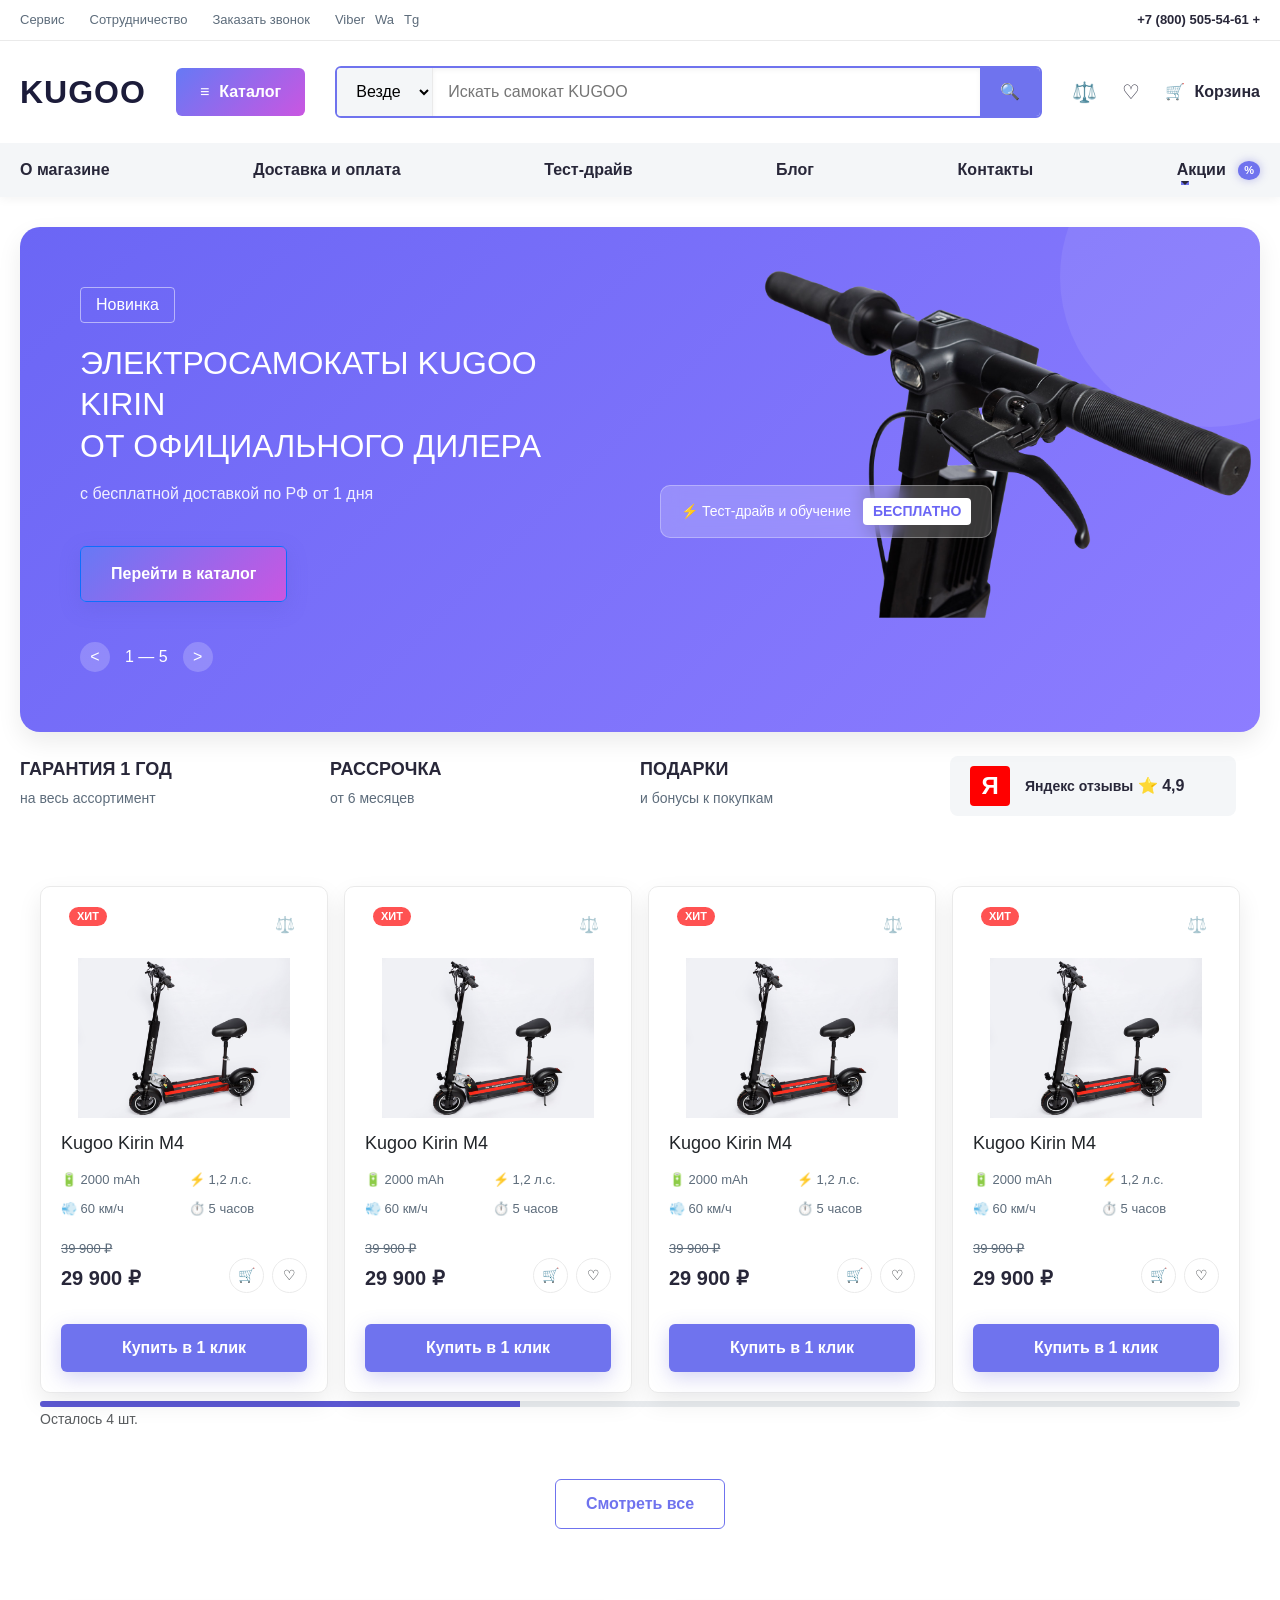
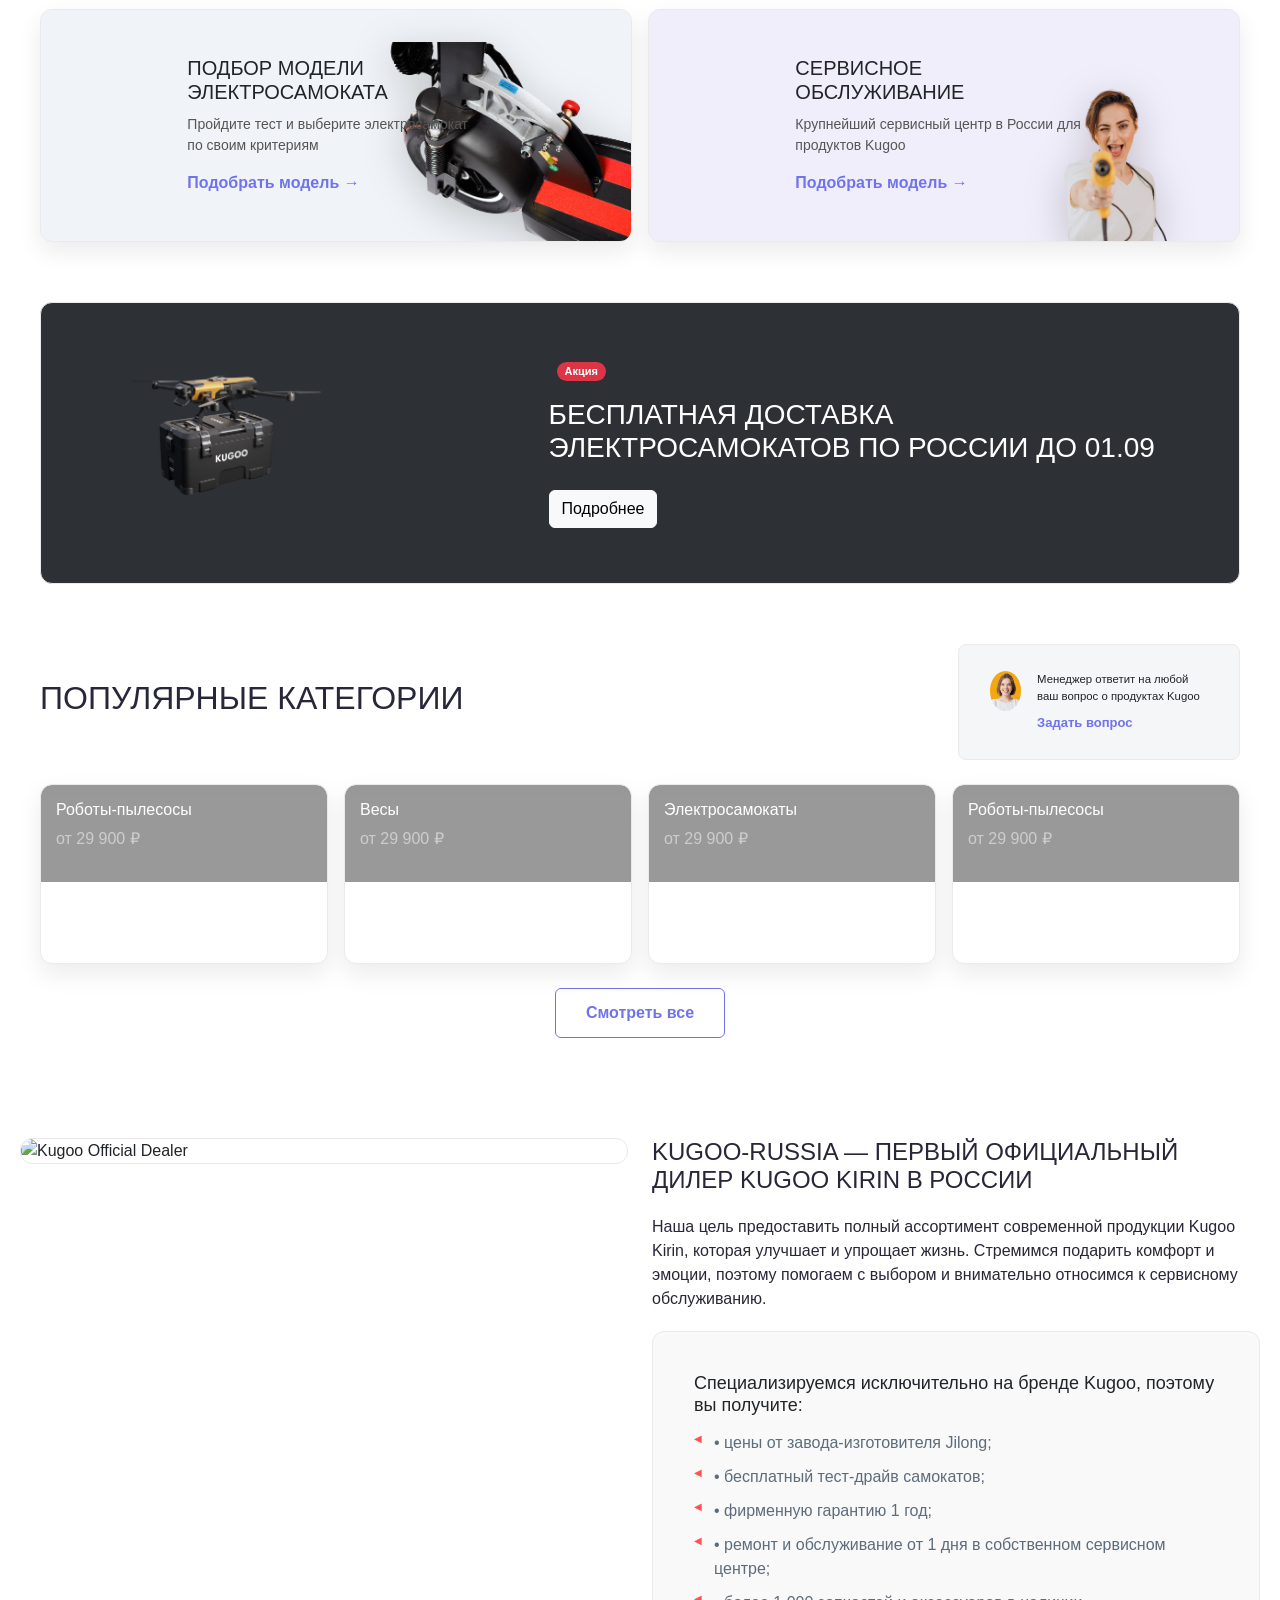
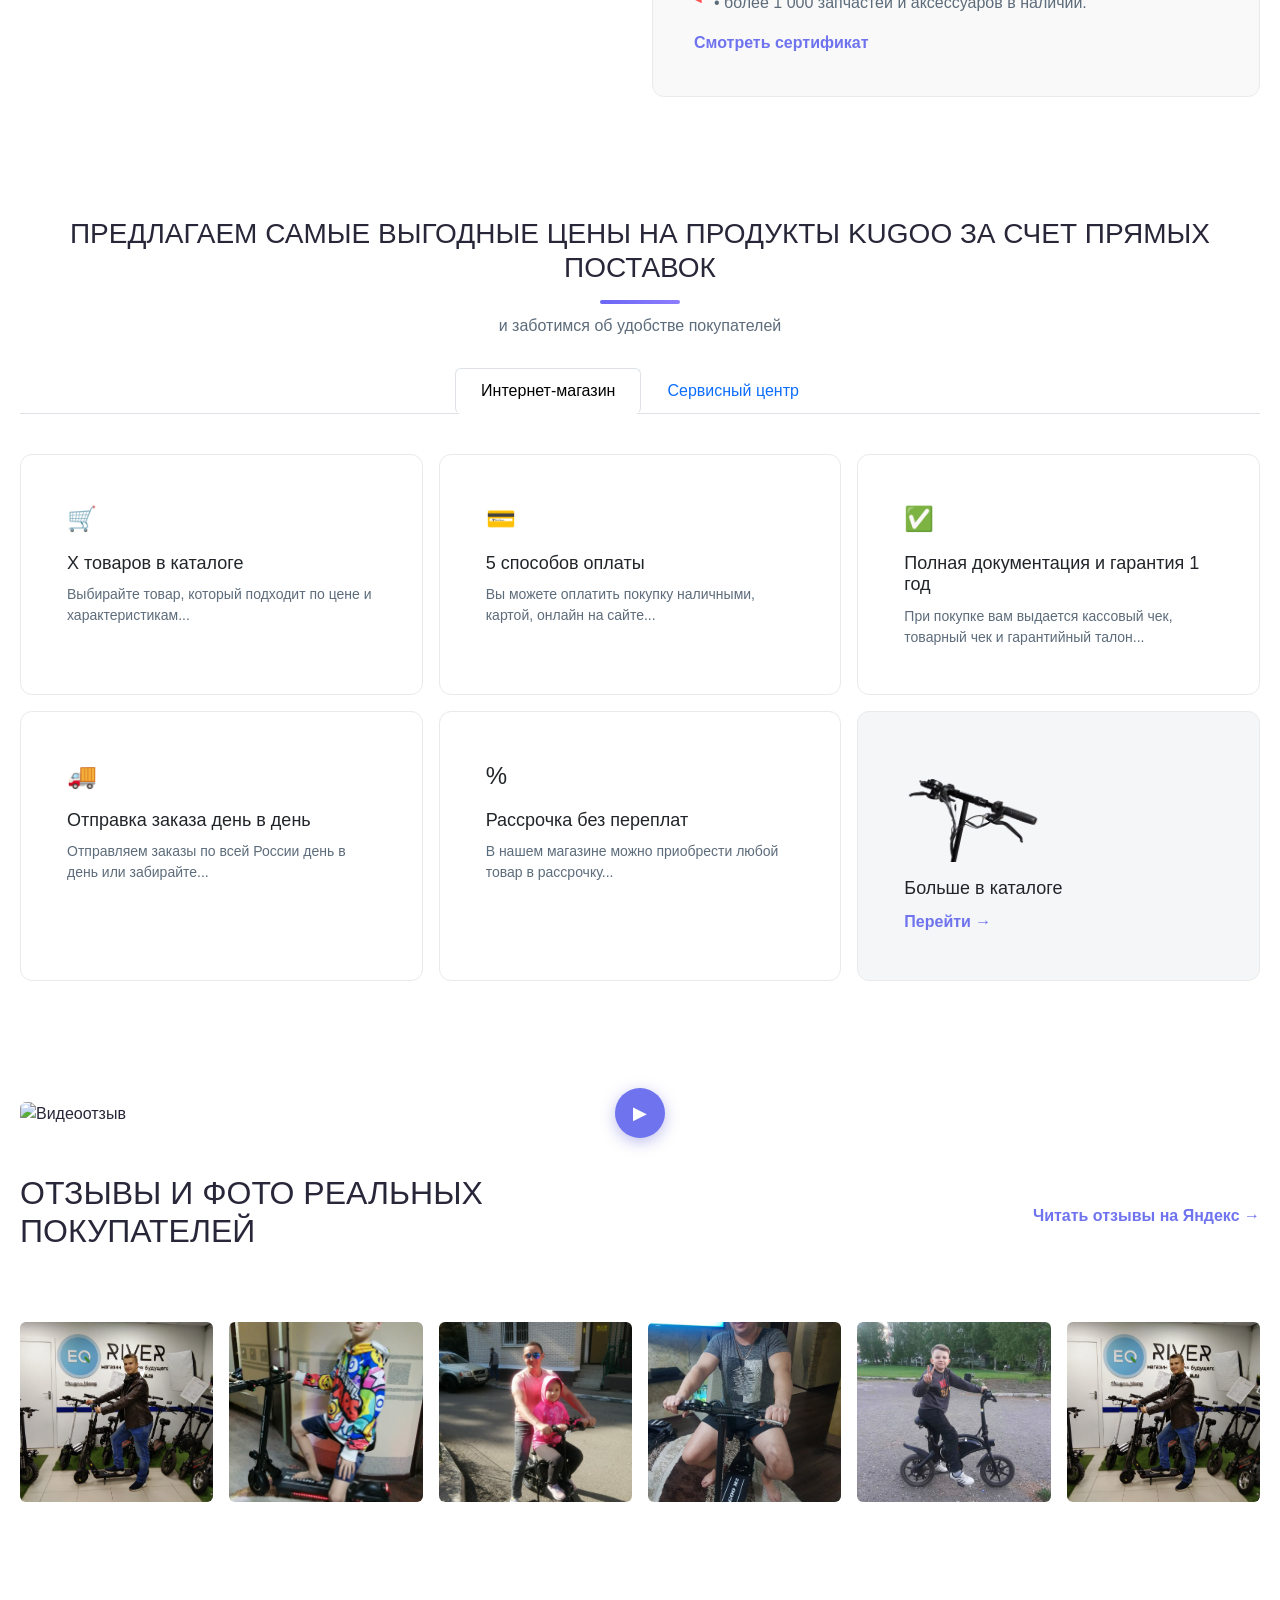
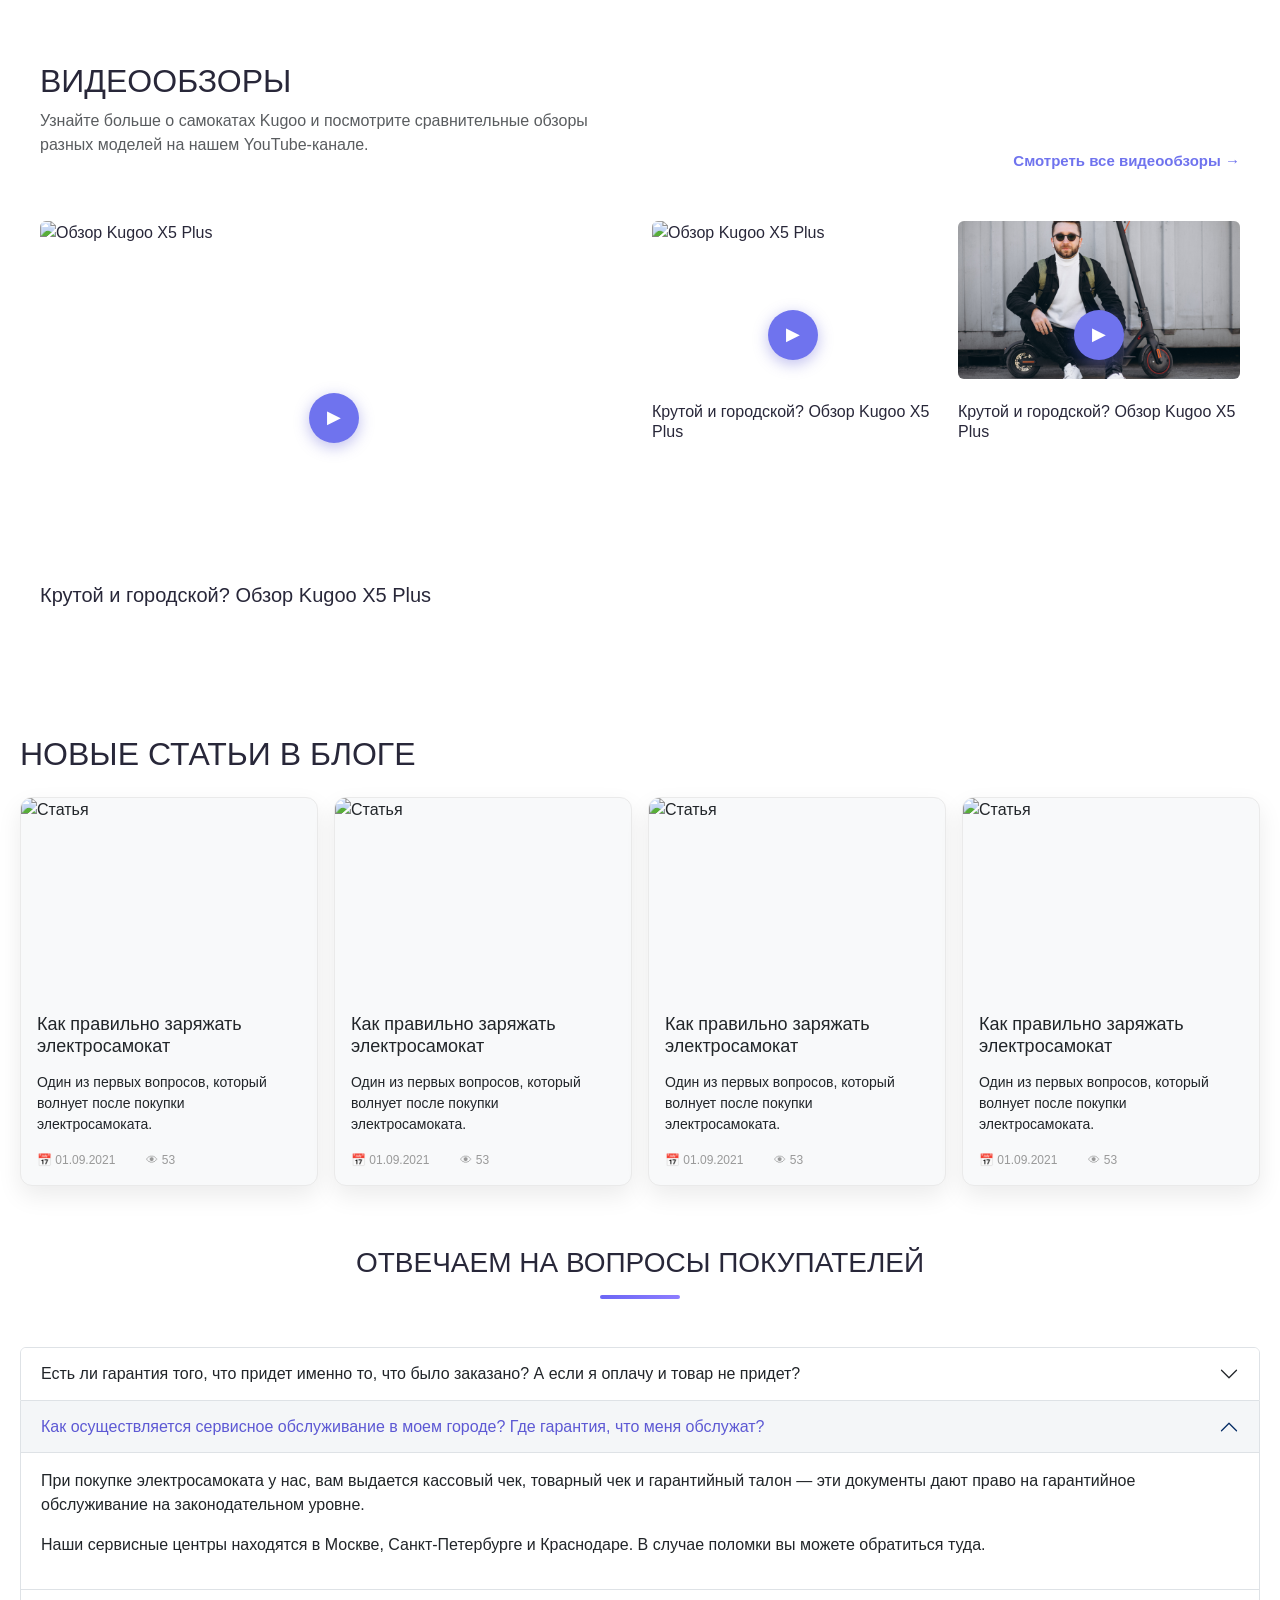
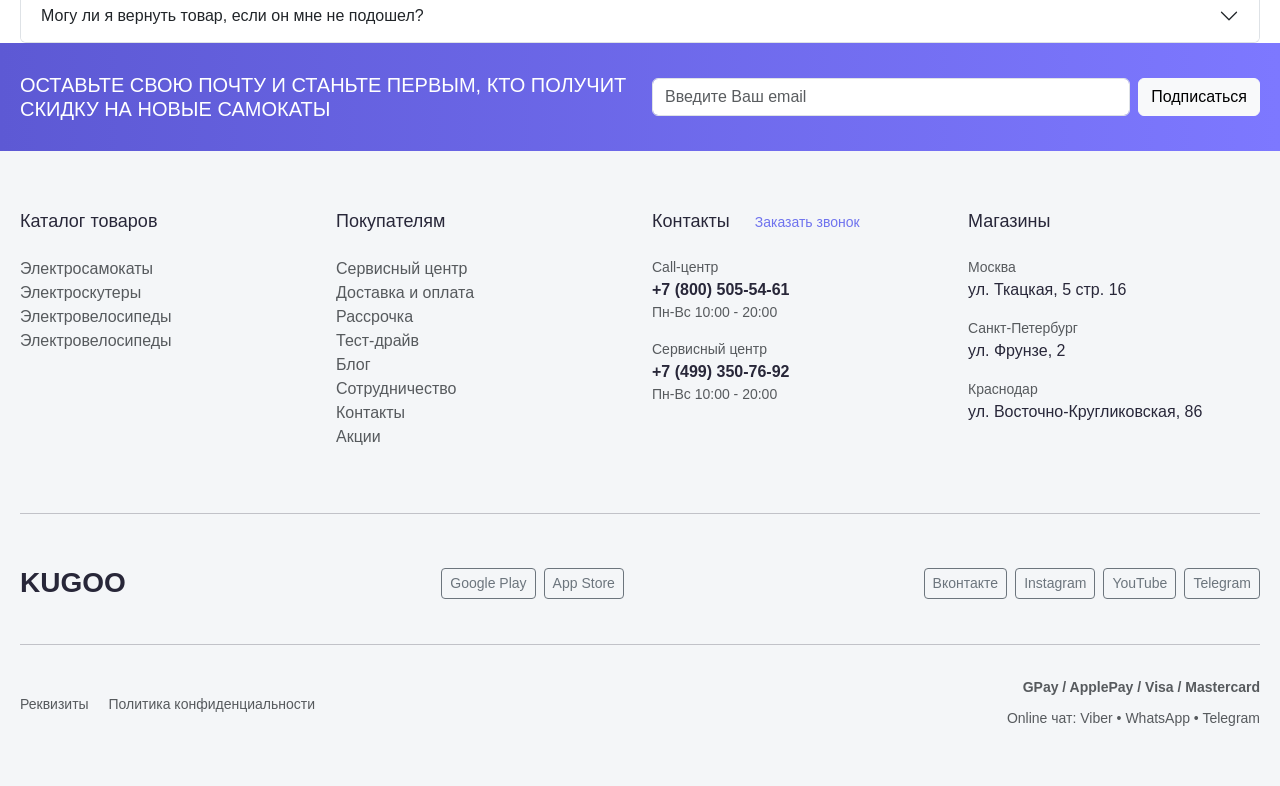
==== commit 55162fa0: "победа" ====
--- a/BOOTSTRAP/index.html
+++ b/BOOTSTRAP/index.html
@@ -102,7 +102,7 @@
             </div>
         </div>  <!-- закрыли hero-banner -->
 
-        <!-- Блок преимуществ — теперь СНАРУЖИ баннера, под ним -->
+        <!-- Блок преимуществ -->
         <div class="hero-features row w-100 mt-4">
             <div class="col-6 col-sm-6 col-md-3">
                 <div class="feature-item">
--- a/BOOTSTRAP/css/style.css
+++ b/BOOTSTRAP/css/style.css
@@ -1360,6 +1360,9 @@
     .header-bottom {
         display: none;
     }
+    .testdrive-badge{
+        display: none;
+    }
     .burger-nav-btn {
         display: block;
         width: 32px;
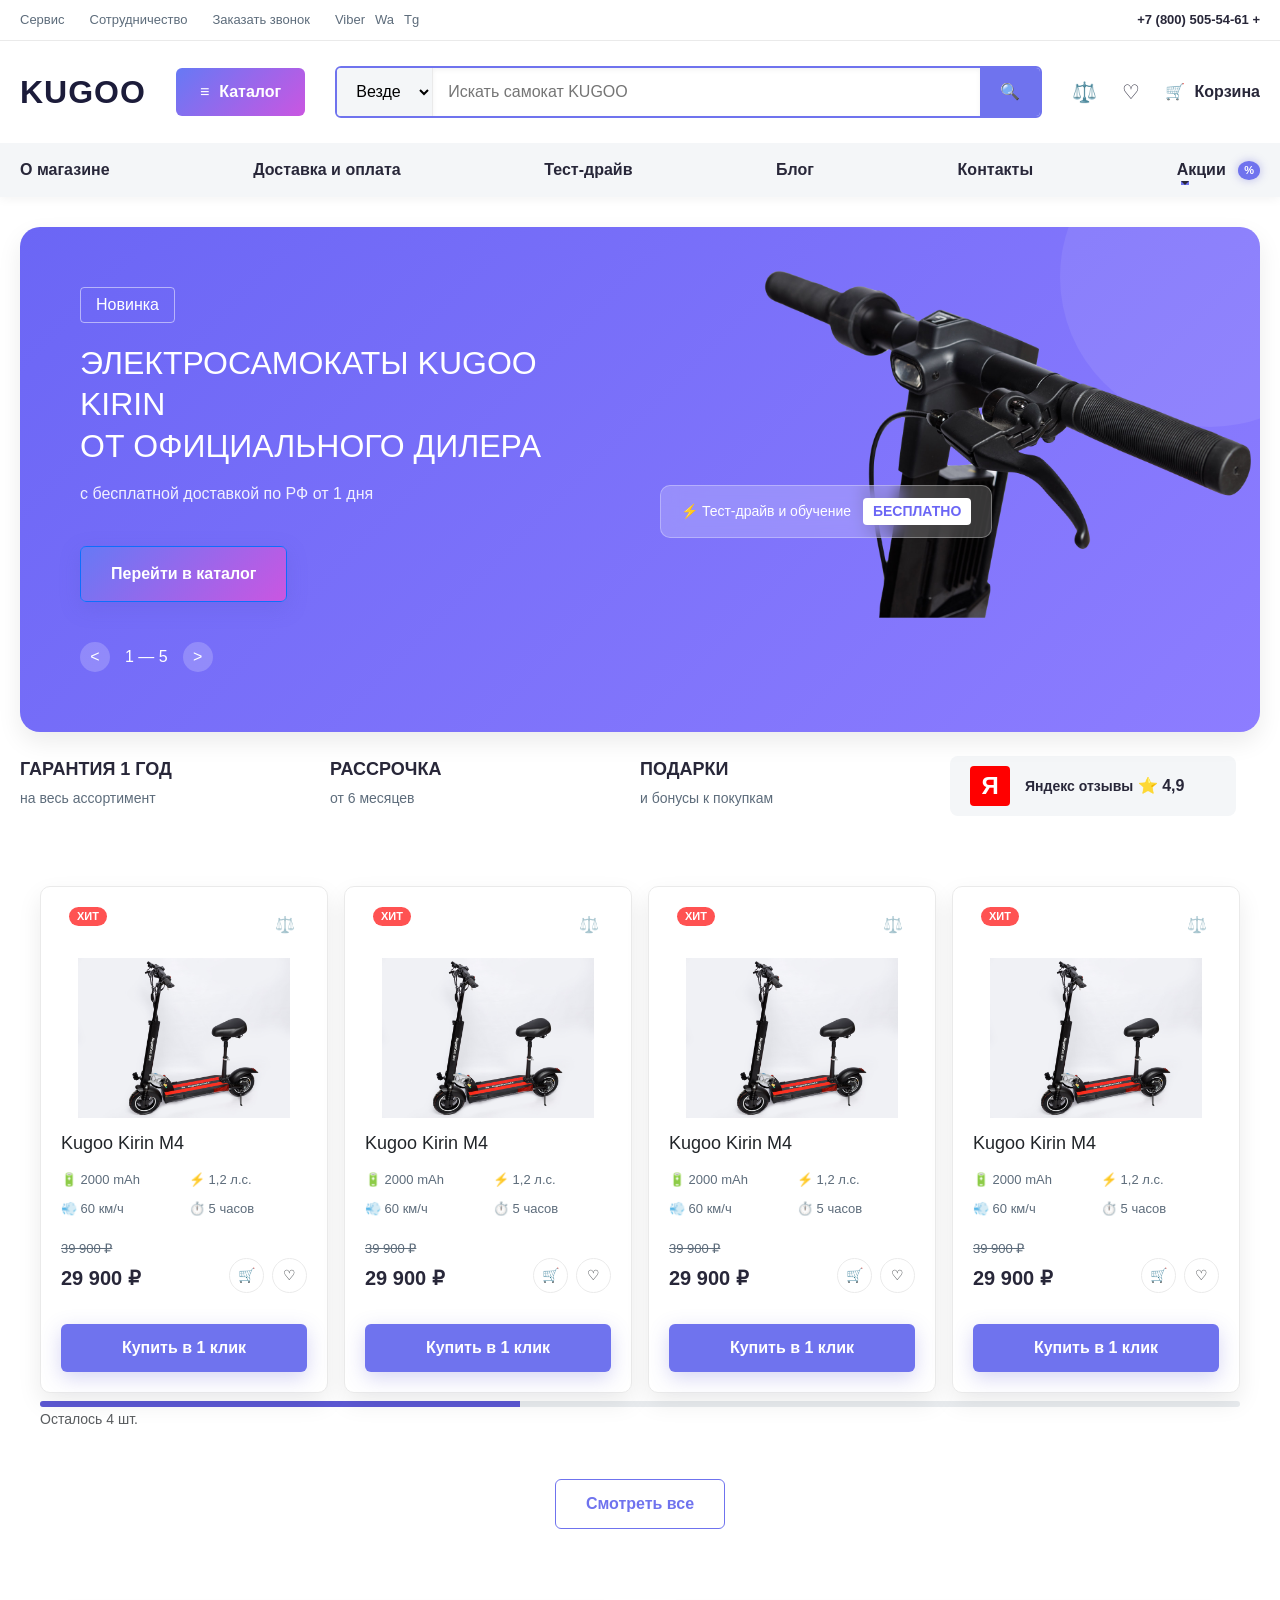
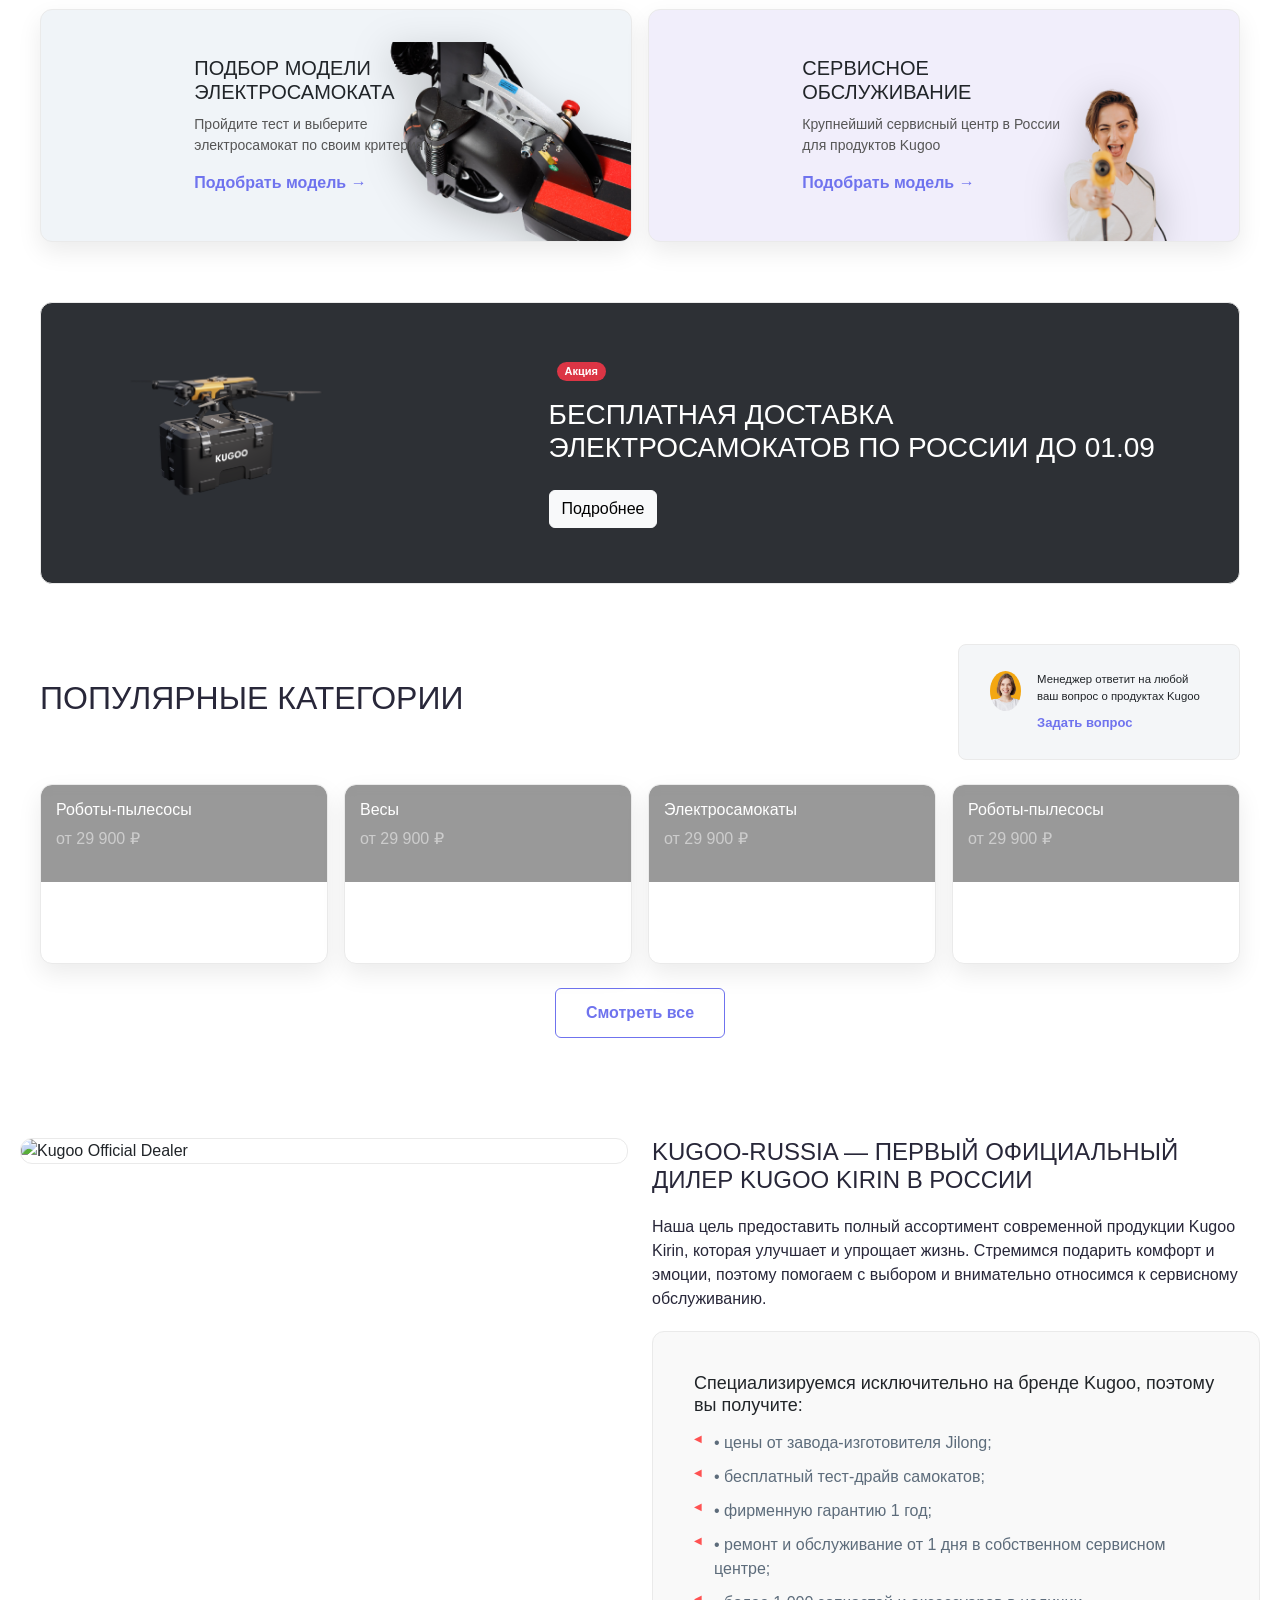
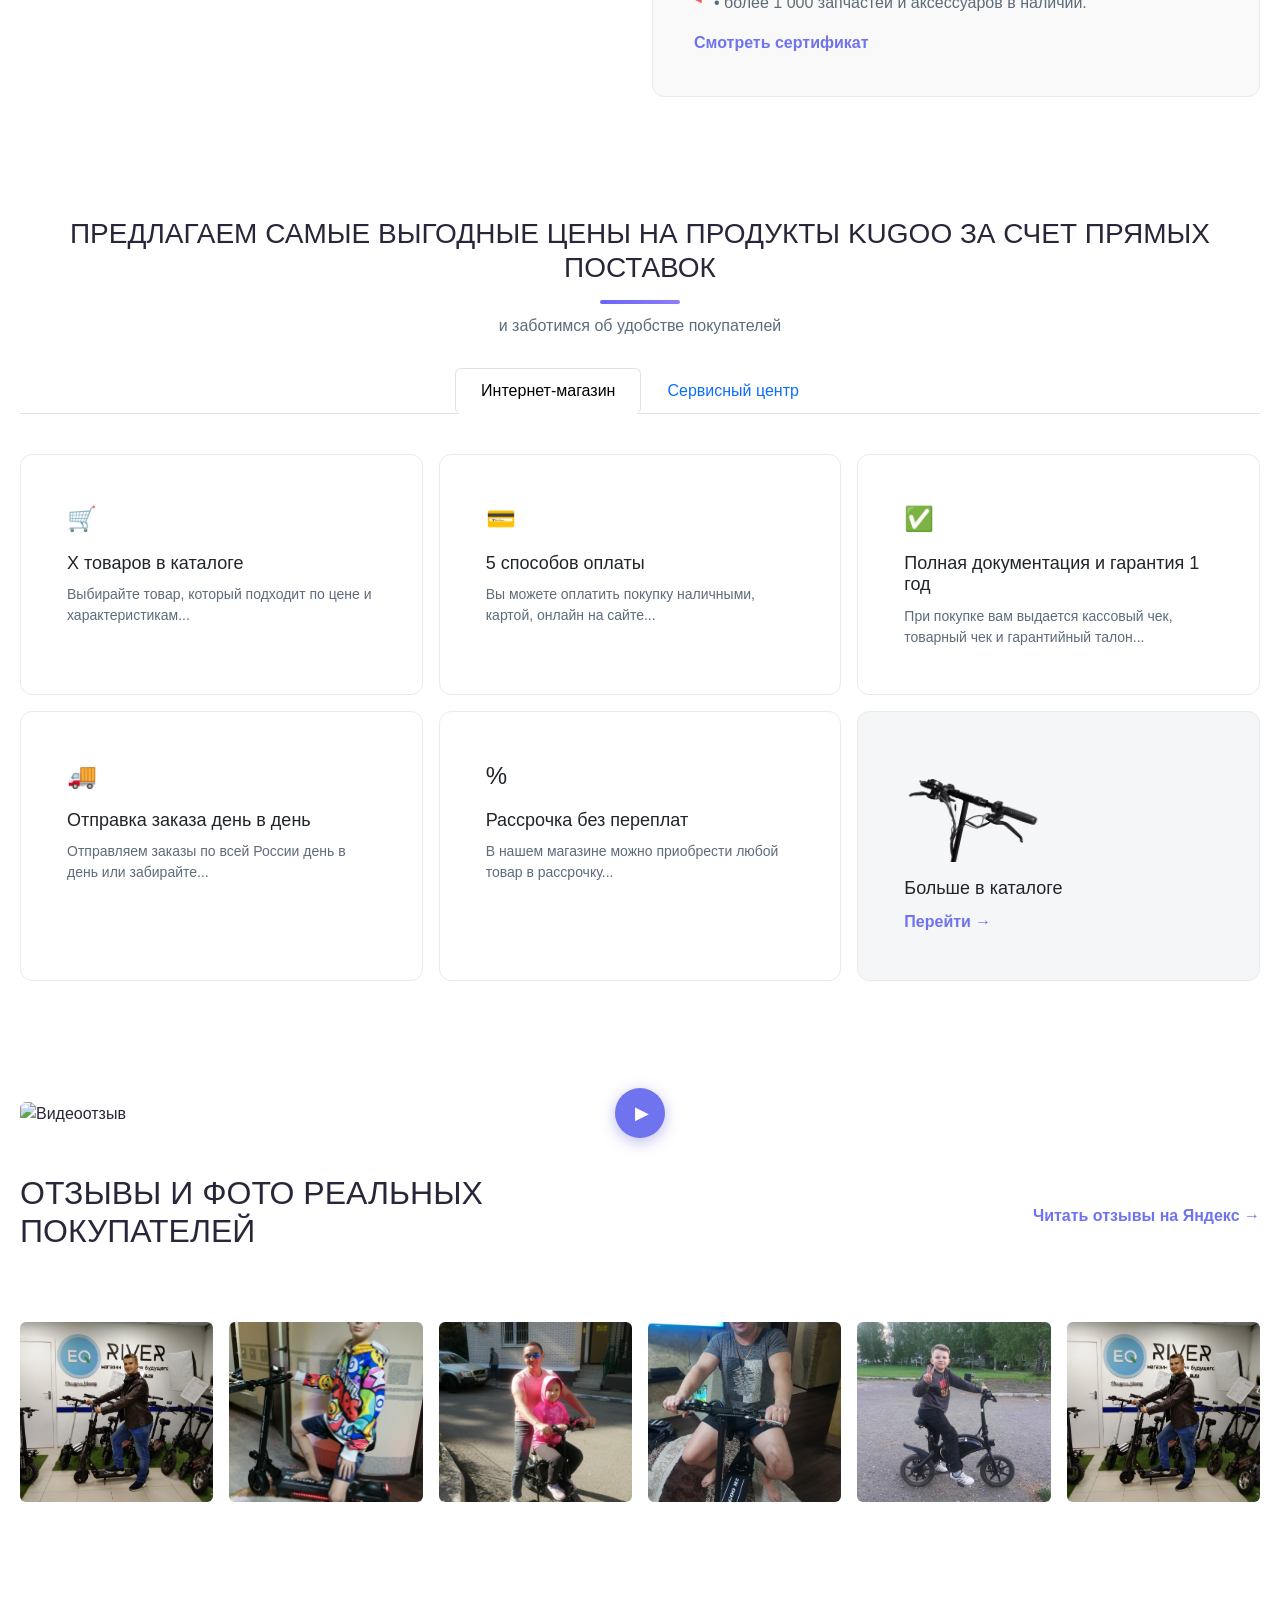
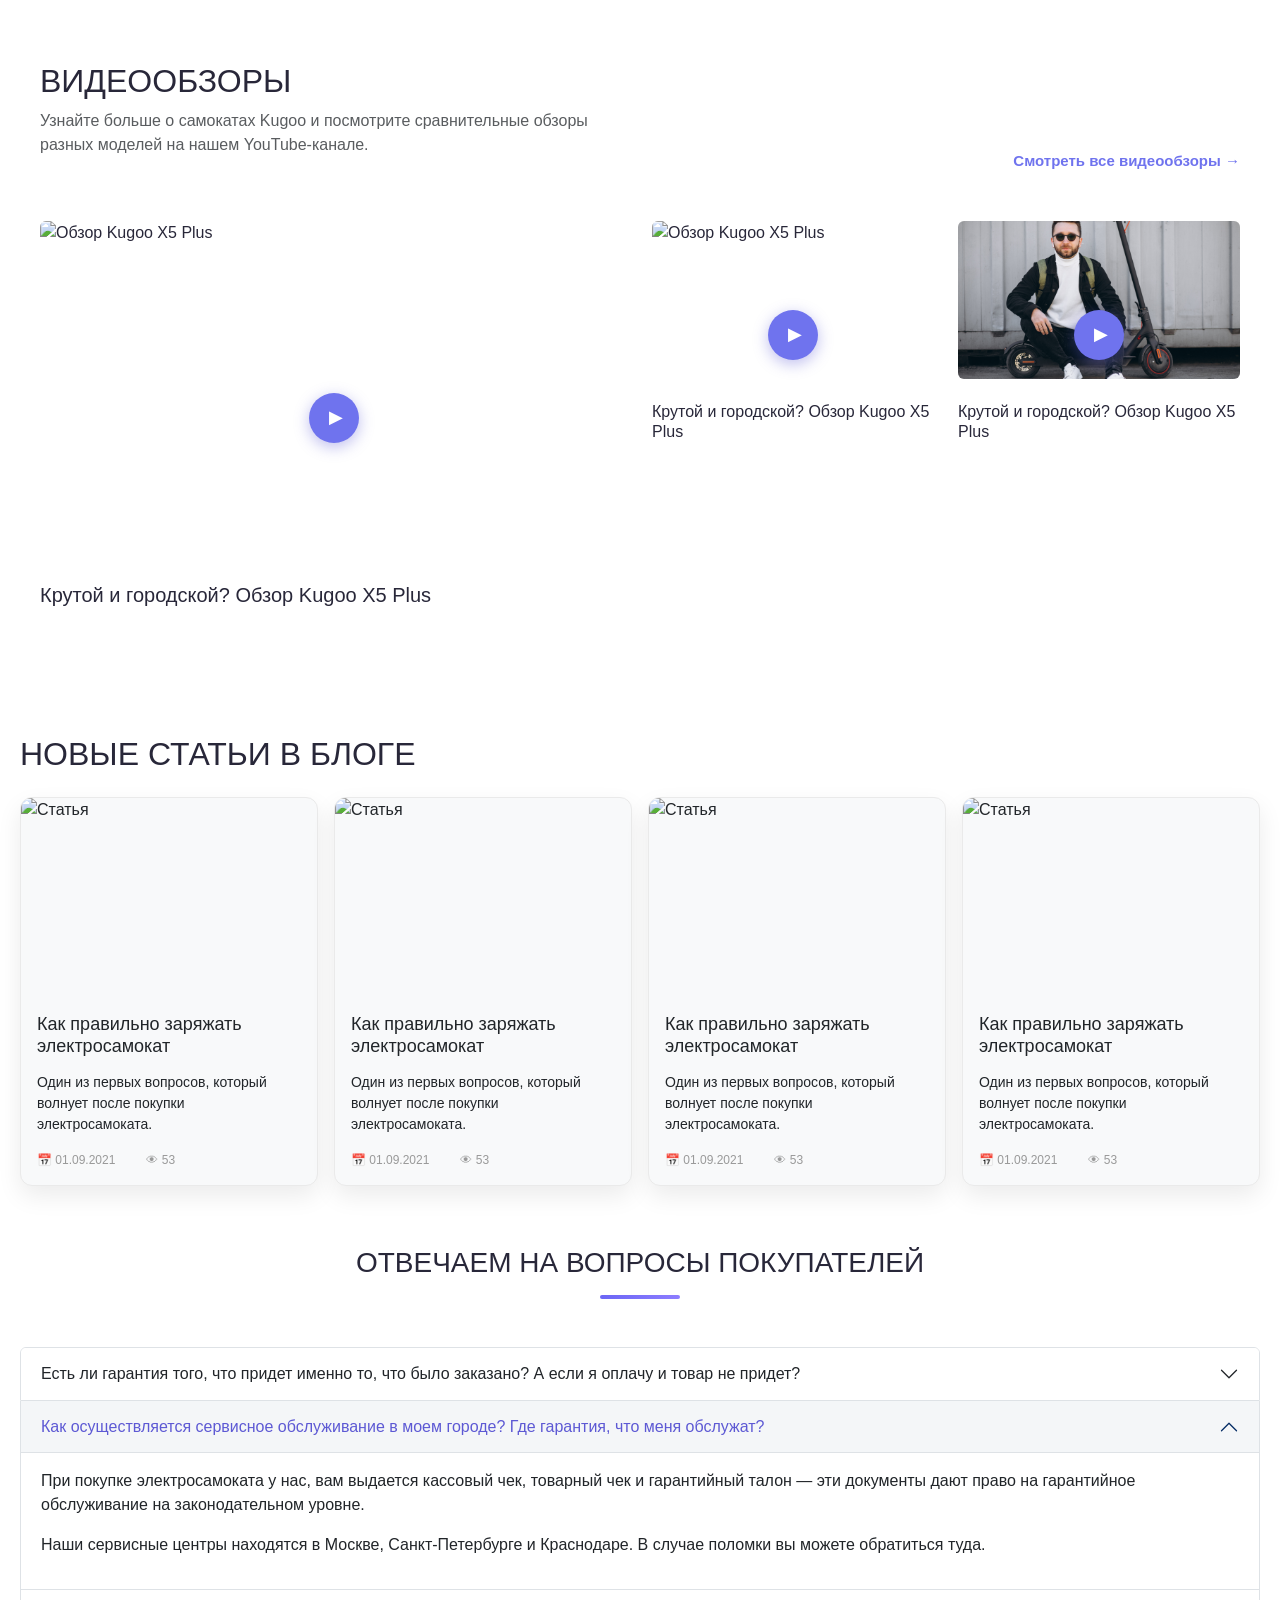
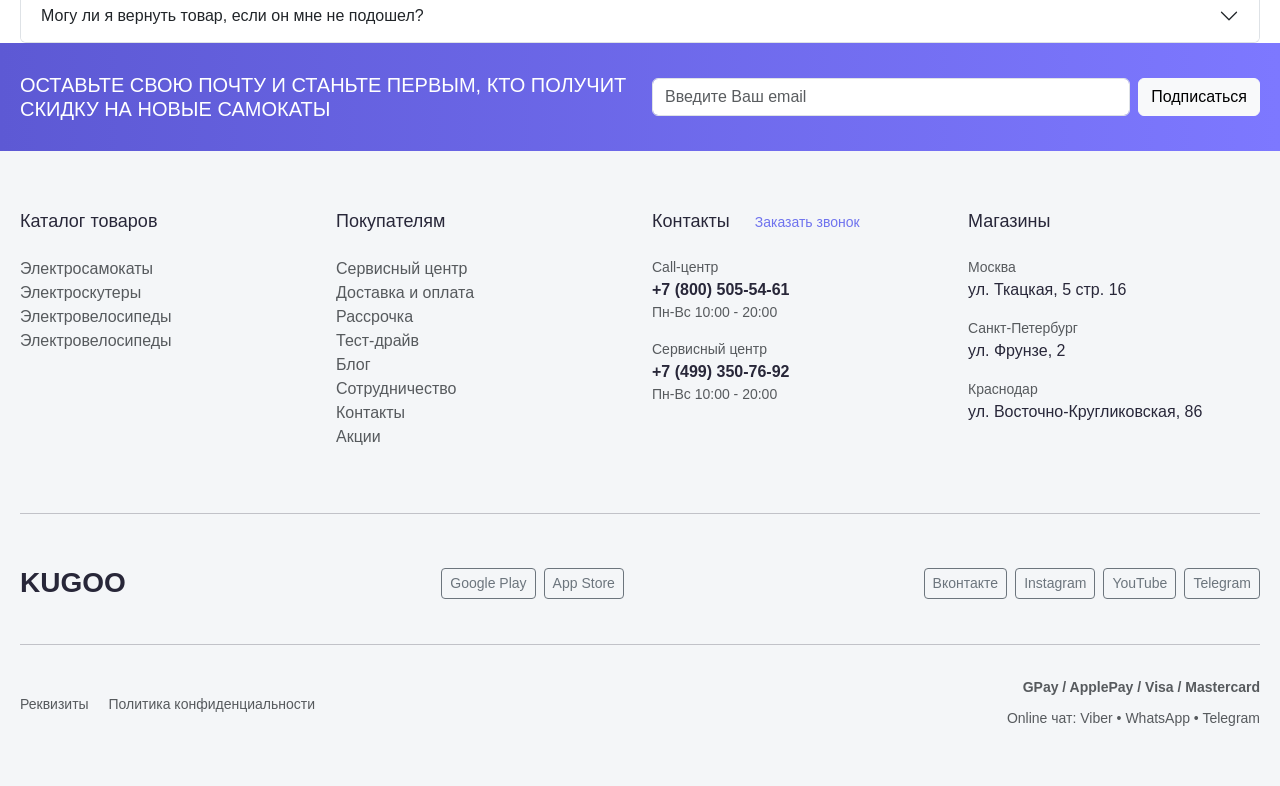
==== commit 662e7d80: "ну пожалуйста" ====
--- a/BOOTSTRAP/index.html
+++ b/BOOTSTRAP/index.html
@@ -6,8 +6,9 @@
     <title>Kugoo - Электросамокаты</title>
     <!-- Bootstrap 5 CSS -->
     <link href="https://cdn.jsdelivr.net/npm/bootstrap@5.3.0/dist/css/bootstrap.min.css" rel="stylesheet">
-    <link rel="stylesheet" href="css/style.css">
+  
     <link rel="stylesheet" href="css/bootstrap-extensions.css">
+      <link rel="stylesheet" href="css/style.css">
 
 </head>
 <body>
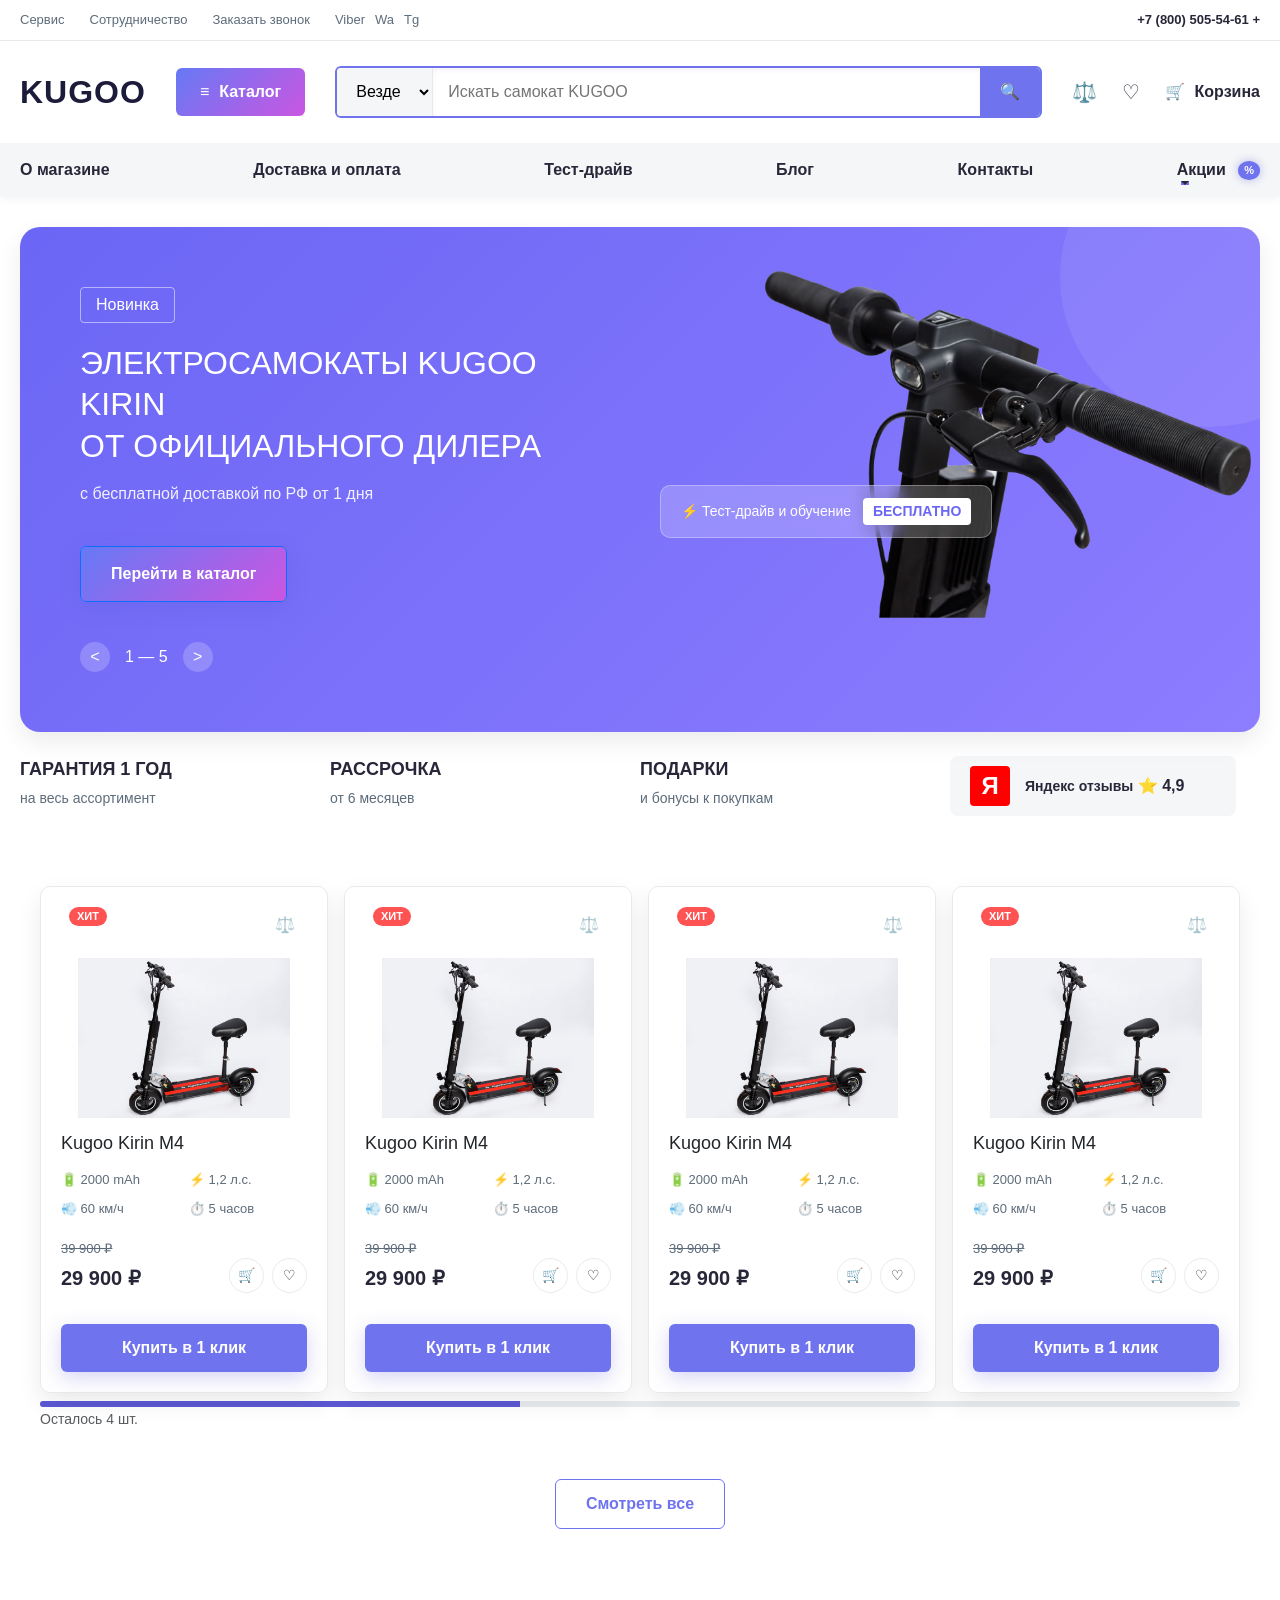
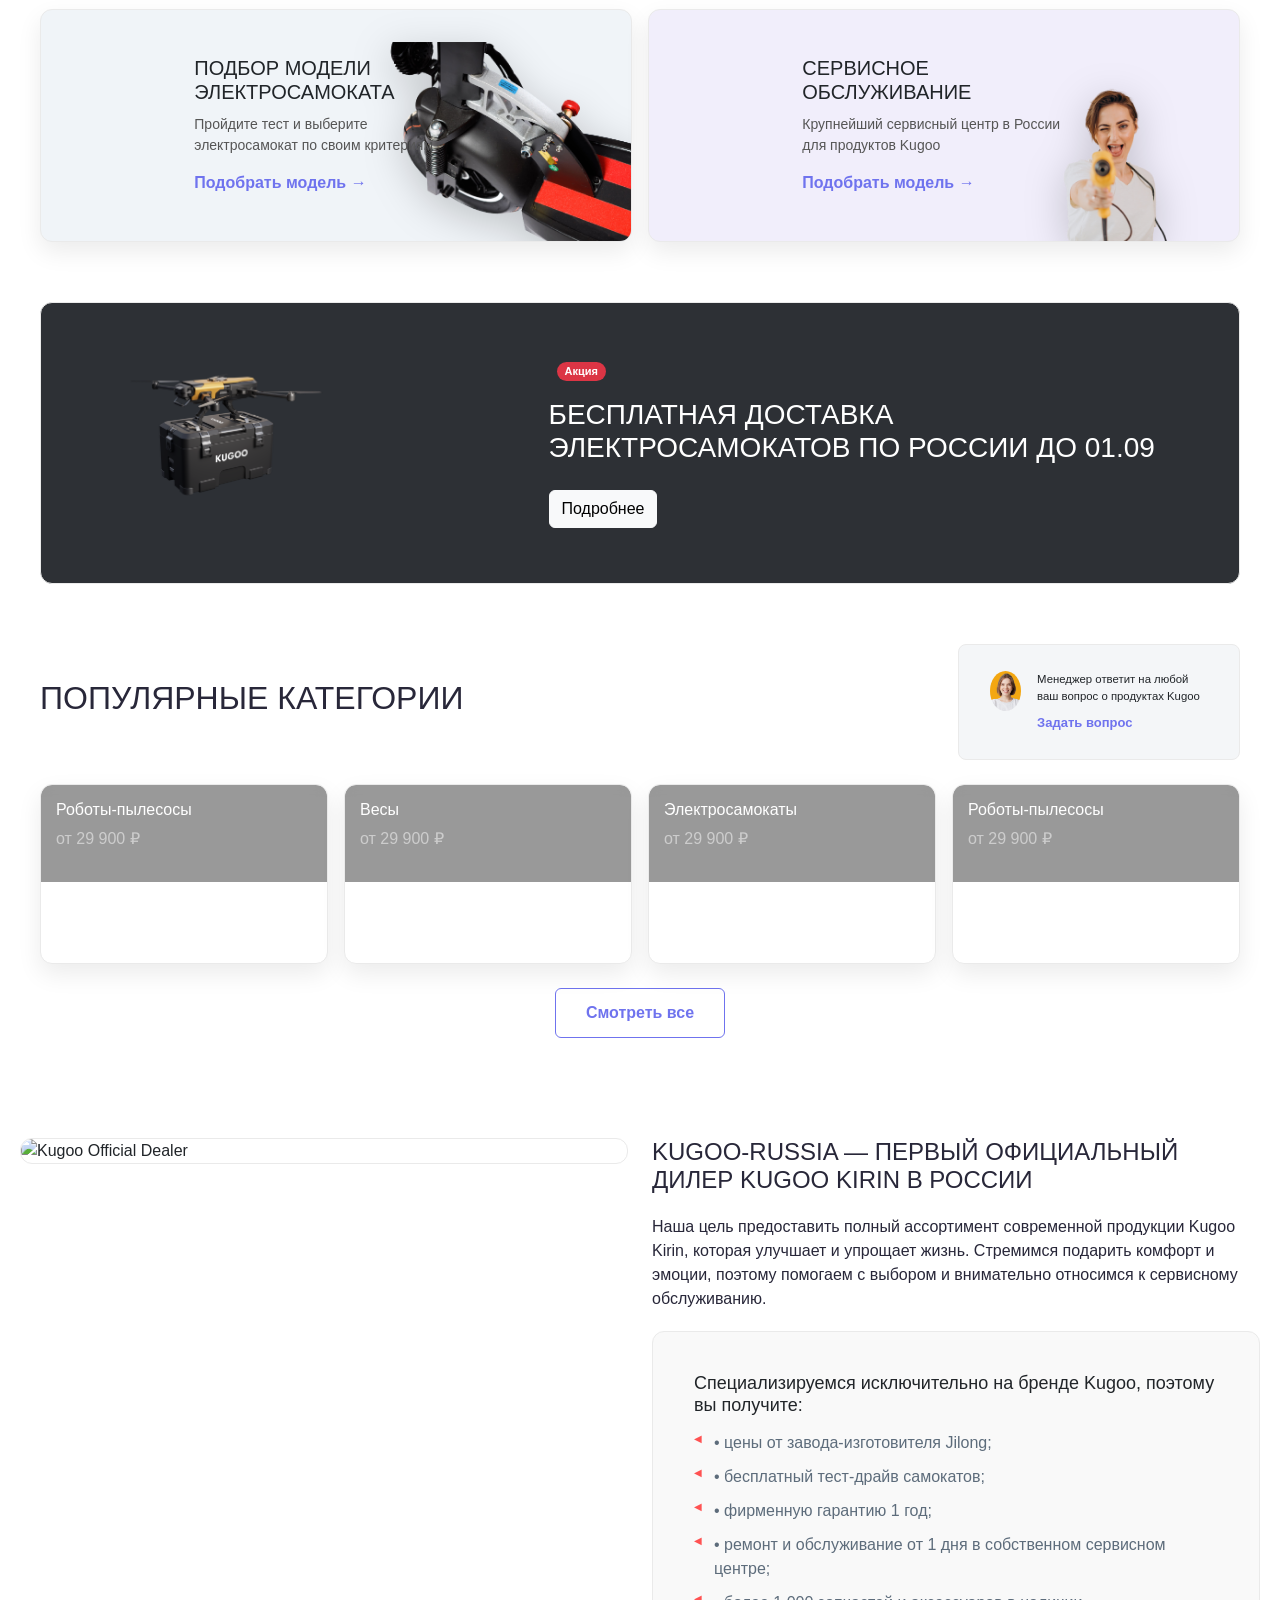
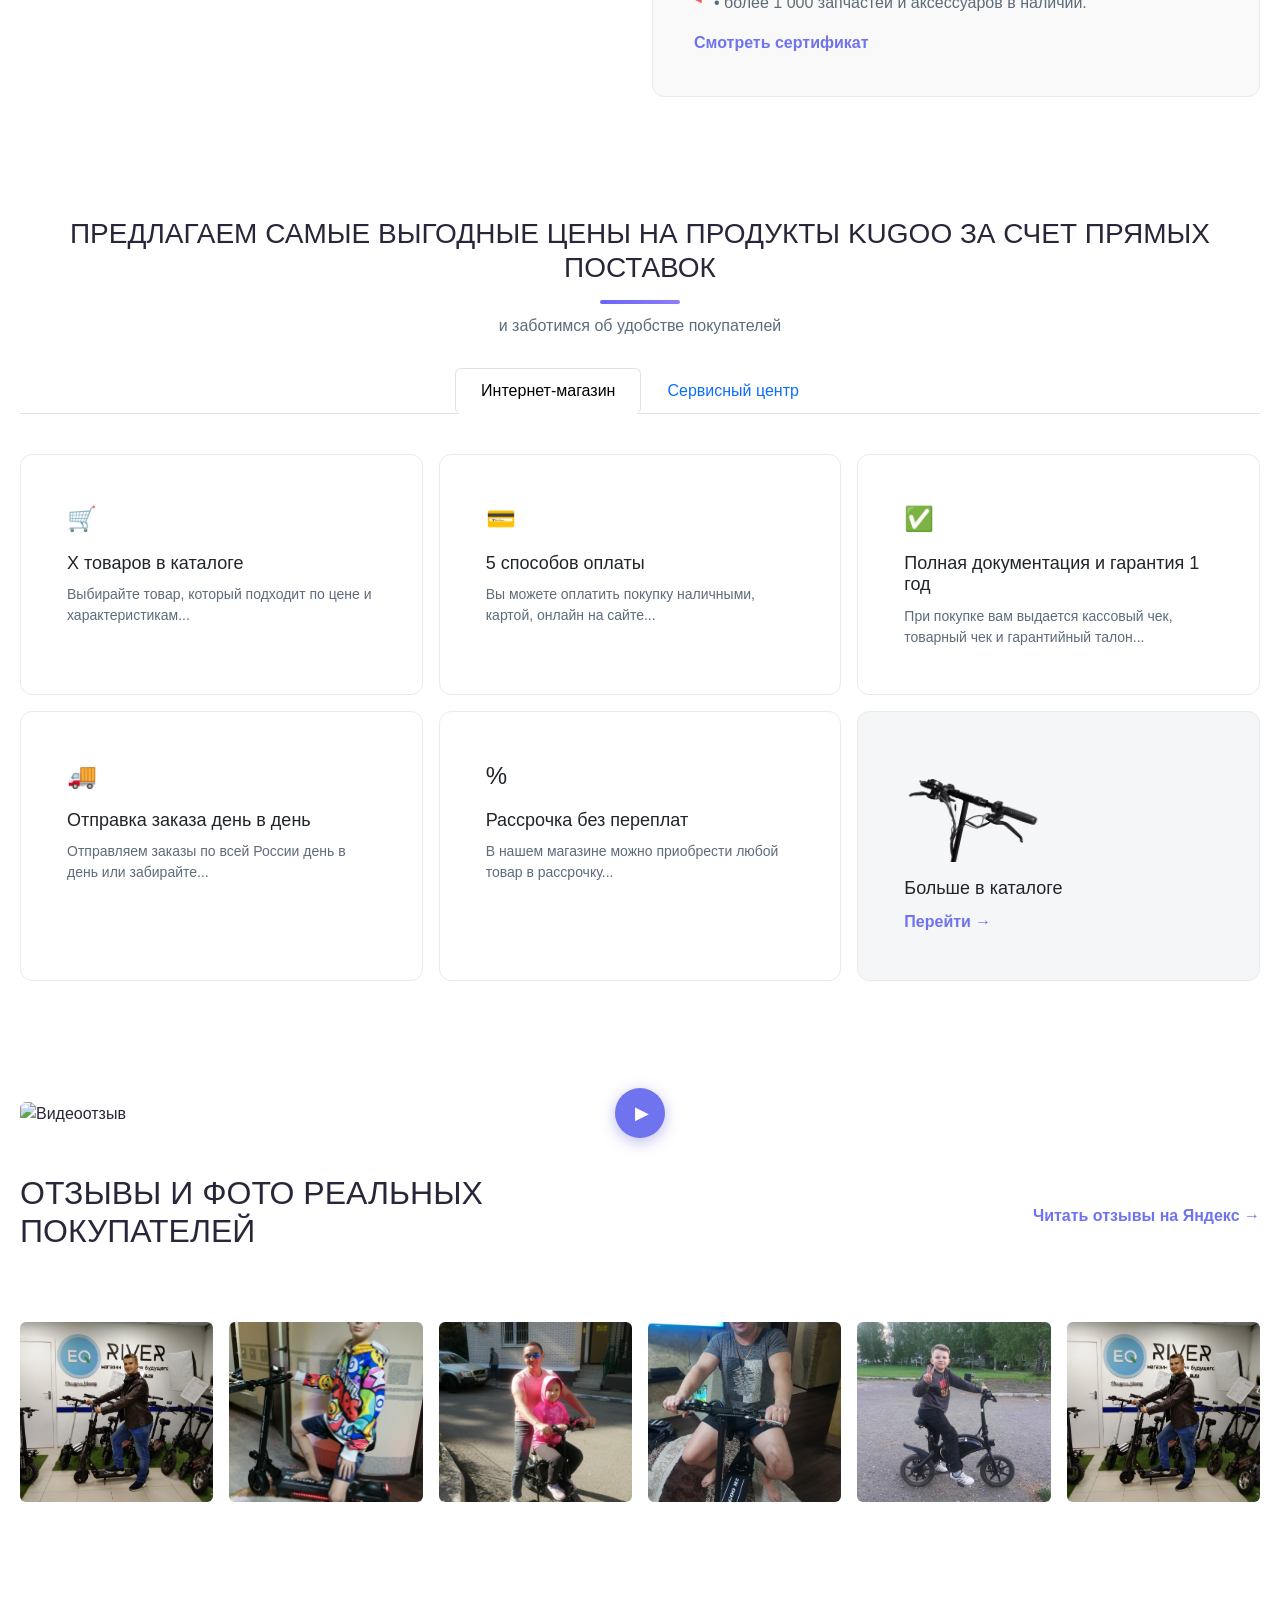
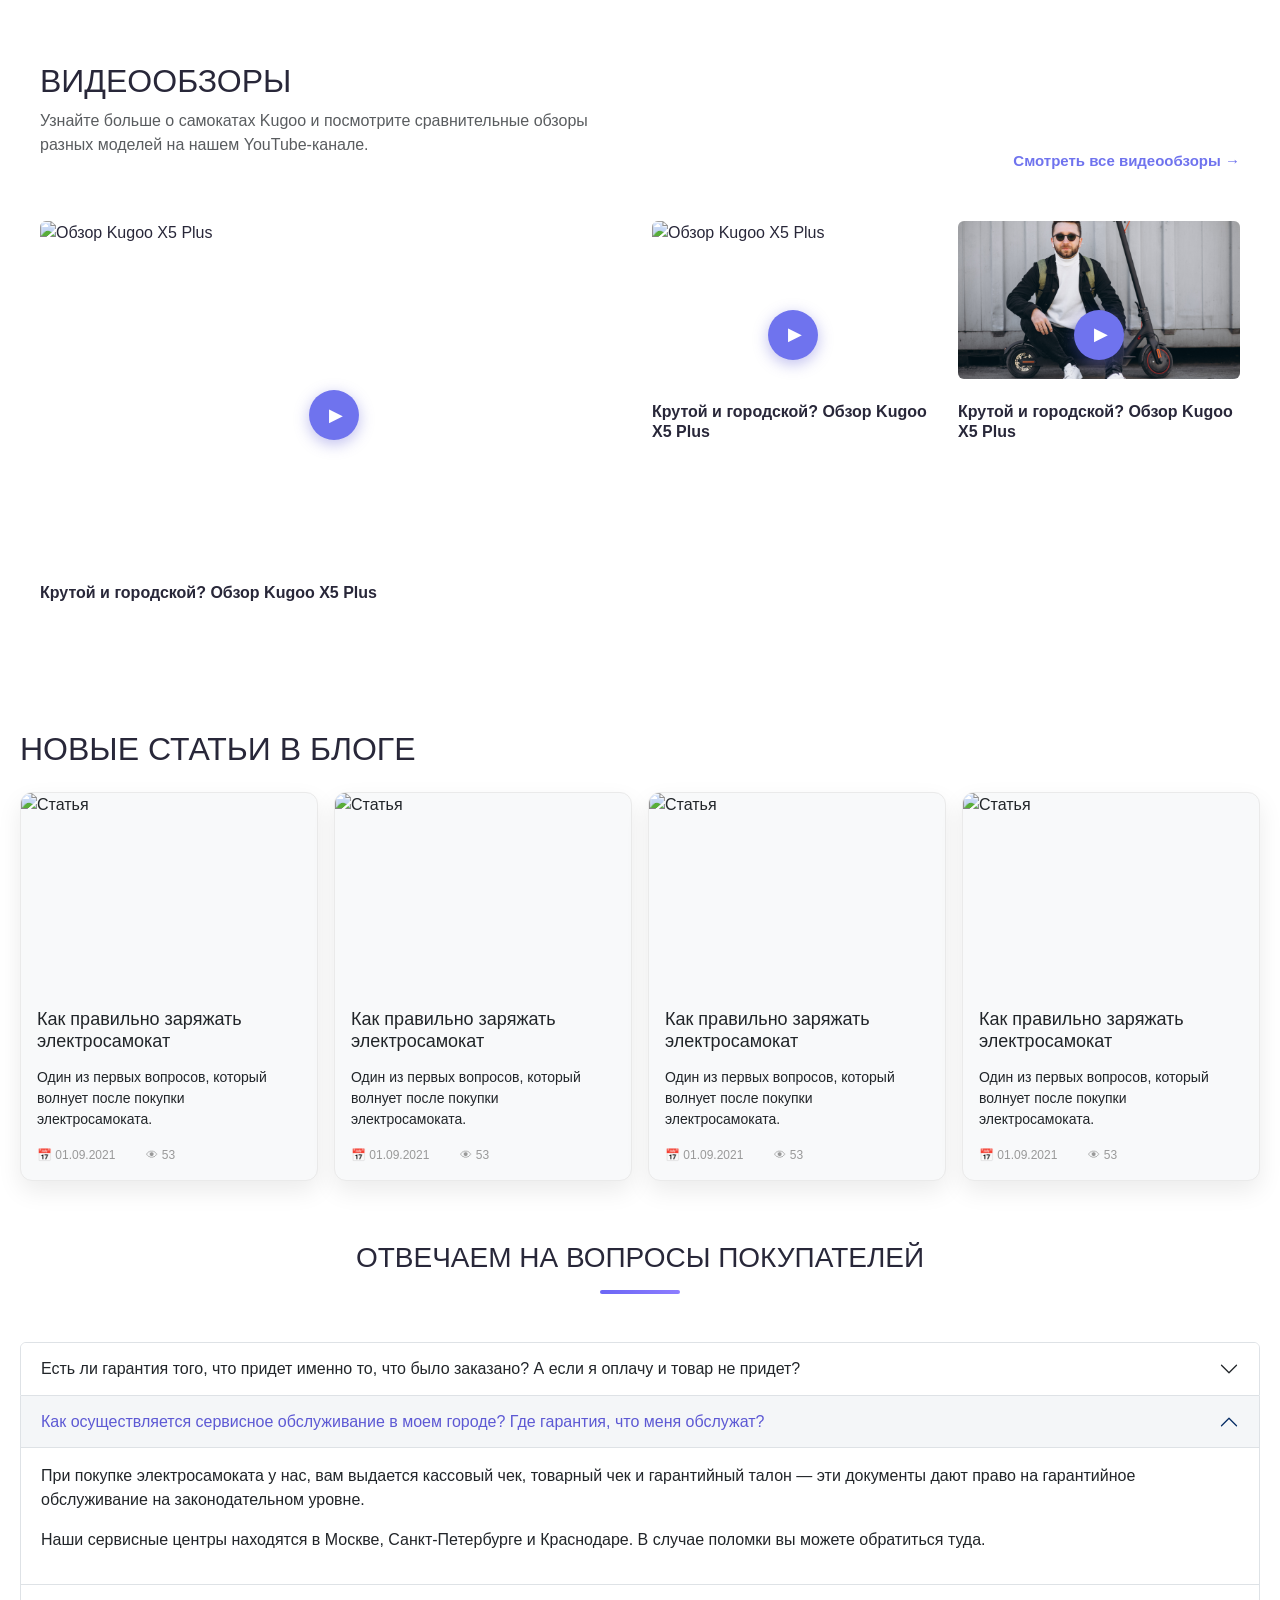
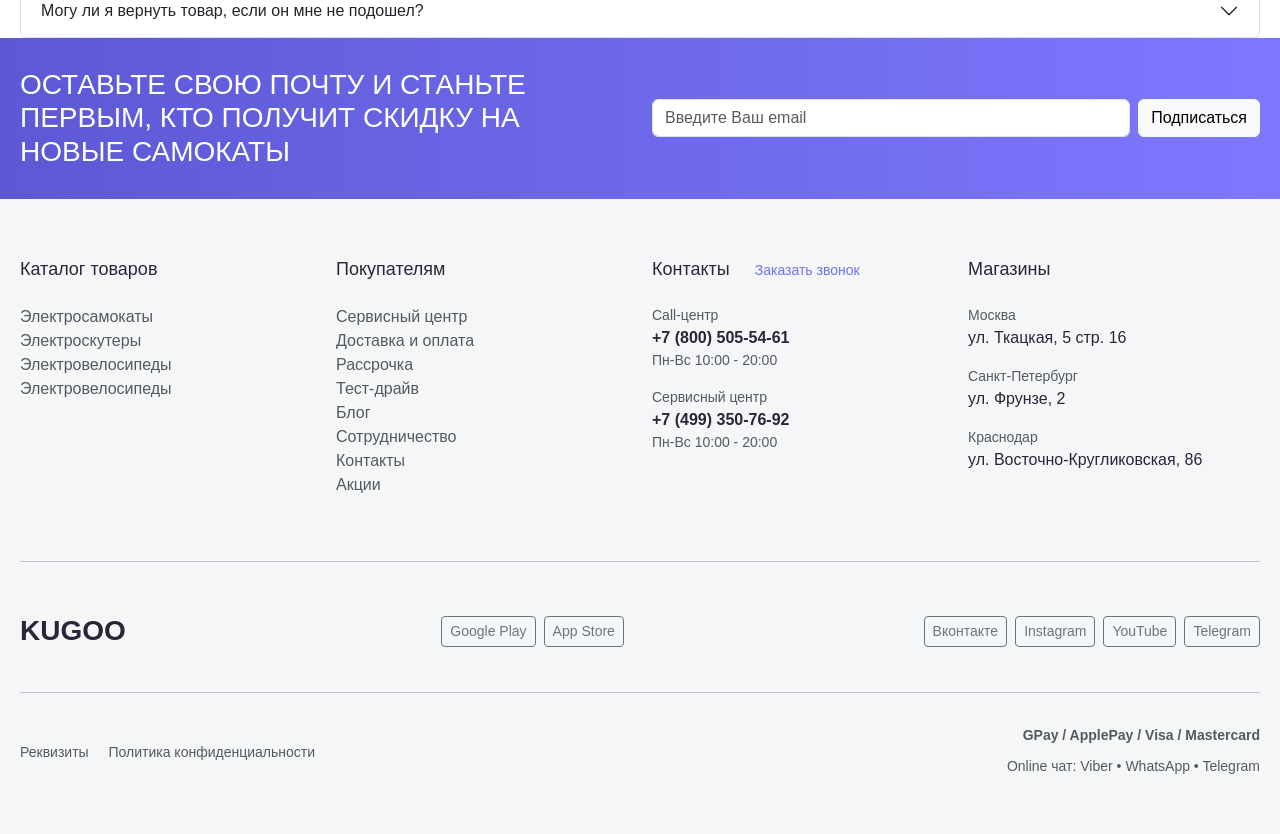
==== commit 27a7f968: "валидация пройдена" ====
--- a/BOOTSTRAP/index.html
+++ b/BOOTSTRAP/index.html
@@ -150,7 +150,7 @@
                                 <img src="img/card.jpg" alt="Kugoo Kirin M4" class="card-img">
                             </div>
                             <div class="card-body p-0">
-                                <h5 class="card-title">Kugoo Kirin M4</h5>
+                                <h1 class="card-title">Kugoo Kirin M4</h1>
                                 <div class="card-specs">
                                     <div class="spec-item">🔋 2000 mAh</div>
                                     <div class="spec-item">⚡ 1,2 л.с.</div>
@@ -180,7 +180,7 @@
                                 <img src="img/card.jpg" alt="Kugoo Kirin M4" class="card-img">
                             </div>
                             <div class="card-body p-0">
-                                <h5 class="card-title">Kugoo Kirin M4</h5>
+                                <h1 class="card-title">Kugoo Kirin M4</h1>
                                 <div class="card-specs">
                                     <div class="spec-item">🔋 2000 mAh</div>
                                     <div class="spec-item">⚡ 1,2 л.с.</div>
@@ -210,7 +210,7 @@
                                 <img src="img/card.jpg" alt="Kugoo Kirin M4" class="card-img">
                             </div>
                             <div class="card-body p-0">
-                                <h5 class="card-title">Kugoo Kirin M4</h5>
+                                <h1 class="card-title">Kugoo Kirin M4</h1>
                                 <div class="card-specs">
                                     <div class="spec-item">🔋 2000 mAh</div>
                                     <div class="spec-item">⚡ 1,2 л.с.</div>
@@ -240,7 +240,7 @@
                                 <img src="img/card.jpg" alt="Kugoo Kirin M4" class="card-img">
                             </div>
                             <div class="card-body p-0">
-                                <h5 class="card-title">Kugoo Kirin M4</h5>
+                                <h1 class="card-title">Kugoo Kirin M4</h1>
                                 <div class="card-specs">
                                     <div class="spec-item">🔋 2000 mAh</div>
                                     <div class="spec-item">⚡ 1,2 л.с.</div>
@@ -343,7 +343,7 @@
                     <div class="col-12 col-sm-6 col-md-4 col-lg-3">
                         <div class="card category-card" style="background-image: url('img/1cat.jpg');">
                             <div class="category-content">
-                                <h5 class="text-white">Роботы-пылесосы</h5>
+                                <h3 class="text-white">Роботы-пылесосы</h3>
                                 <p class="text-white-50">от 29 900 ₽</p>
                             </div>
                         </div>
@@ -351,7 +351,7 @@
                     <div class="col-12 col-sm-6 col-md-4 col-lg-3">
                         <div class="card category-card" style="background-image: url('img/2cat.jpg');">
                             <div class="category-content">
-                                <h5 class="text-white">Весы</h5>
+                                <h3 class="text-white">Весы</h3>
                                 <p class="text-white-50">от 29 900 ₽</p>
                             </div>
                         </div>
@@ -359,7 +359,7 @@
                     <div class="col-12 col-sm-6 col-md-4 col-lg-3">
                         <div class="card category-card" style="background-image: url('img/3cat.jpg');">
                             <div class="category-content">
-                                <h5 class="text-white">Электросамокаты</h5>
+                                <h3 class="text-white">Электросамокаты</h3>
                                 <p class="text-white-50">от 29 900 ₽</p>
                             </div>
                         </div>
@@ -367,7 +367,7 @@
                     <div class="col-12 col-sm-6 col-md-4 col-lg-3">
                         <div class="card category-card" style="background-image: url('img/1cat.jpg');">
                             <div class="category-content">
-                                <h5 class="text-white">Роботы-пылесосы</h5>
+                                <h3 class="text-white">Роботы-пылесосы</h3>
                                 <p class="text-white-50">от 29 900 ₽</p>
                             </div>
                         </div>
@@ -389,7 +389,7 @@
                         <div class="card dealer-image position-relative">
                             <img src="img/deal.jpg" alt="Kugoo Official Dealer" class="card-img">
                             <div class="dealer-test-drive position-absolute">
-                                <h5>Тест-драйв в Москве</h5>
+                                <h3>Тест-драйв в Москве</h3>
                                 <p>Оцените все преимущества самокатов лично</p>
                                 <a href="#" class="btn-arrow">Подробнее →</a>
                             </div>
@@ -402,7 +402,7 @@
                             
                             <div class="card dealer-features">
                                 <div class="card-body">
-                                    <h5 class="card-title">Специализируемся исключительно на бренде Kugoo, поэтому вы получите:</h5>
+                                    <h3 class="card-title">Специализируемся исключительно на бренде Kugoo, поэтому вы получите:</h3>
                                     <ul class="list-unstyled">
                                         <li>• цены от завода-изготовителя Jilong;</li>
                                         <li>• бесплатный тест-драйв самокатов;</li>
@@ -442,7 +442,7 @@
                                 <div class="card adv-card h-100">
                                     <div class="card-body">
                                         <div class="icon mb-3">🛒</div>
-                                        <h5 class="card-title">X товаров в каталоге</h5>
+                                        <h3 class="card-title">X товаров в каталоге</h3>
                                         <p class="card-text">Выбирайте товар, который подходит по цене и характеристикам...</p>
                                     </div>
                                 </div>
@@ -451,7 +451,7 @@
                                 <div class="card adv-card h-100">
                                     <div class="card-body">
                                         <div class="icon mb-3">💳</div>
-                                        <h5 class="card-title">5 способов оплаты</h5>
+                                        <h3 class="card-title">5 способов оплаты</h3>
                                         <p class="card-text">Вы можете оплатить покупку наличными, картой, онлайн на сайте...</p>
                                     </div>
                                 </div>
@@ -460,7 +460,7 @@
                                 <div class="card adv-card h-100">
                                     <div class="card-body">
                                         <div class="icon mb-3">✅</div>
-                                        <h5 class="card-title">Полная документация и гарантия 1 год</h5>
+                                        <h3 class="card-title">Полная документация и гарантия 1 год</h3>
                                         <p class="card-text">При покупке вам выдается кассовый чек, товарный чек и гарантийный талон...</p>
                                     </div>
                                 </div>
@@ -469,7 +469,7 @@
                                 <div class="card adv-card h-100">
                                     <div class="card-body">
                                         <div class="icon mb-3">🚚</div>
-                                        <h5 class="card-title">Отправка заказа день в день</h5>
+                                        <h3 class="card-title">Отправка заказа день в день</h3>
                                         <p class="card-text">Отправляем заказы по всей России день в день или забирайте...</p>
                                     </div>
                                 </div>
@@ -478,7 +478,7 @@
                                 <div class="card adv-card h-100">
                                     <div class="card-body">
                                         <div class="icon mb-3">%</div>
-                                        <h5 class="card-title">Рассрочка без переплат</h5>
+                                        <h3 class="card-title">Рассрочка без переплат</h3>
                                         <p class="card-text">В нашем магазине можно приобрести любой товар в рассрочку...</p>
                                     </div>
                                 </div>
@@ -487,7 +487,7 @@
                                 <div class="card adv-card h-100 highlight">
                                     <div class="card-body d-flex flex-column justify-content-center">
                                         <img src="img/steer.png" alt="Рулевое" class="wide-categ-img mb-3">
-                                        <h5 class="card-title">Больше в каталоге</h5>
+                                        <h3 class="card-title">Больше в каталоге</h3>
                                         <a href="#" class="link-arrow">Перейти →</a>
                                     </div>
                                 </div>
@@ -500,7 +500,7 @@
                                 <div class="card adv-card h-100">
                                     <div class="card-body">
                                         <div class="icon mb-3">🔧</div>
-                                        <h5 class="card-title">Профессиональный ремонт</h5>
+                                        <h3 class="card-title">Профессиональный ремонт</h3>
                                         <p class="card-text">Опытные специалисты по ремонту техники Kugoo...</p>
                                     </div>
                                 </div>
@@ -509,7 +509,7 @@
                                 <div class="card adv-card h-100">
                                     <div class="card-body">
                                         <div class="icon mb-3">⏱️</div>
-                                        <h5 class="card-title">Быстрое обслуживание</h5>
+                                        <h3 class="card-title">Быстрое обслуживание</h3>
                                         <p class="card-text">Ремонт от 1 дня в собственном сервисном центре...</p>
                                     </div>
                                 </div>
@@ -518,7 +518,7 @@
                                 <div class="card adv-card h-100">
                                     <div class="card-body">
                                         <div class="icon mb-3">✓</div>
-                                        <h5 class="card-title">Гарантийное обслуживание</h5>
+                                        <h3 class="card-title">Гарантийное обслуживание</h3>
                                         <p class="card-text">Полное гарантийное обслуживание на любые неполадки...</p>
                                     </div>
                                 </div>
@@ -594,7 +594,7 @@
                             <button class="btn btn-circle play-btn-circle" style="position: absolute; top: 50%; left: 50%; transform: translate(-50%, -50%);" data-bs-toggle="modal" data-bs-target="#videoModal">
                                 ▶
                             </button>
-                            <h5 class="mt-3">Крутой и городской? Обзор Kugoo X5 Plus</h5>
+                            <h3 class="mt-3">Крутой и городской? Обзор Kugoo X5 Plus</h3>
                         </div>
                     </div>
                     <div class="col-12 col-sm-6 col-lg-3">
@@ -603,7 +603,7 @@
                             <button class="btn btn-circle play-btn-circle" style="position: absolute; top: 50%; left: 50%; transform: translate(-50%, -50%);" data-bs-toggle="modal" data-bs-target="#videoModal">
                                 ▶
                             </button>
-                            <h6 class="mt-2">Крутой и городской? Обзор Kugoo X5 Plus</h6>
+                            <h3 class="mt-2">Крутой и городской? Обзор Kugoo X5 Plus</h3>
                         </div>
                     </div>
                     <div class="col-12 col-sm-6 col-lg-3">
@@ -612,7 +612,7 @@
                             <button class="btn btn-circle play-btn-circle" style="position: absolute; top: 50%; left: 50%; transform: translate(-50%, -50%);" data-bs-toggle="modal" data-bs-target="#videoModal">
                                 ▶
                             </button>
-                            <h6 class="mt-2">Крутой и городской? Обзор Kugoo X5 Plus</h6>
+                            <h3 class="mt-2">Крутой и городской? Обзор Kugoo X5 Plus</h3>
                         </div>
                     </div>
                 </div>
@@ -629,7 +629,7 @@
                         <div class="card blog-card h-100">
                             <img src="img/state.jpg" alt="Статья" class="card-img-top" style="height: 200px; object-fit: cover;">
                             <div class="card-body">
-                                <h5 class="card-title">Как правильно заряжать электросамокат</h5>
+                                <h3 class="card-title">Как правильно заряжать электросамокат</h3>
                                 <p class="card-text small">Один из первых вопросов, который волнует после покупки электросамоката.</p>
                                 <div class="blog-meta">
                                     <span class="me-3">📅 01.09.2021</span>
@@ -642,7 +642,7 @@
                         <div class="card blog-card h-100">
                             <img src="img/state.jpg" alt="Статья" class="card-img-top" style="height: 200px; object-fit: cover;">
                             <div class="card-body">
-                                <h5 class="card-title">Как правильно заряжать электросамокат</h5>
+                                <h3 class="card-title">Как правильно заряжать электросамокат</h3>
                                 <p class="card-text small">Один из первых вопросов, который волнует после покупки электросамоката.</p>
                                 <div class="blog-meta">
                                     <span class="me-3">📅 01.09.2021</span>
@@ -655,7 +655,7 @@
                         <div class="card blog-card h-100">
                             <img src="img/state.jpg" alt="Статья" class="card-img-top" style="height: 200px; object-fit: cover;">
                             <div class="card-body">
-                                <h5 class="card-title">Как правильно заряжать электросамокат</h5>
+                                <h3 class="card-title">Как правильно заряжать электросамокат</h3>
                                 <p class="card-text small">Один из первых вопросов, который волнует после покупки электросамоката.</p>
                                 <div class="blog-meta">
                                     <span class="me-3">📅 01.09.2021</span>
@@ -668,7 +668,7 @@
                         <div class="card blog-card h-100">
                             <img src="img/state.jpg" alt="Статья" class="card-img-top" style="height: 200px; object-fit: cover;">
                             <div class="card-body">
-                                <h5 class="card-title">Как правильно заряжать электросамокат</h5>
+                                <h3 class="card-title">Как правильно заряжать электросамокат</h3>
                                 <p class="card-text small">Один из первых вопросов, который волнует после покупки электросамоката.</p>
                                 <div class="blog-meta">
                                     <span class="me-3">📅 01.09.2021</span>
@@ -736,7 +736,7 @@
             <div class="container">
                 <div class="row align-items-center">
                     <div class="col-12 col-md-6 mb-3 mb-md-0">
-                        <h5 class="text-white mb-0">ОСТАВЬТЕ СВОЮ ПОЧТУ И СТАНЬТЕ ПЕРВЫМ, КТО ПОЛУЧИТ СКИДКУ НА НОВЫЕ САМОКАТЫ</h5>
+                        <h3 class="text-white mb-0">ОСТАВЬТЕ СВОЮ ПОЧТУ И СТАНЬТЕ ПЕРВЫМ, КТО ПОЛУЧИТ СКИДКУ НА НОВЫЕ САМОКАТЫ</h3>
                     </div>
                     <div class="col-12 col-md-6">
                         <form class="d-flex gap-2">
@@ -753,7 +753,7 @@
             <div class="container">
                 <div class="row g-4 mb-5">
                     <div class="col-12 col-md-6 col-lg-3">
-                        <h5 class="footer-column-title">Каталог товаров</h5>
+                        <h3 class="footer-column-title">Каталог товаров</h3>
                         <ul class="list-unstyled">
                             <li><a href="#" class="text-decoration-none text-muted">Электросамокаты</a></li>
                             <li><a href="#" class="text-decoration-none text-muted">Электроскутеры</a></li>
@@ -762,7 +762,7 @@
                         </ul>
                     </div>
                     <div class="col-12 col-md-6 col-lg-3">
-                        <h5 class="footer-column-title">Покупателям</h5>
+                        <h3 class="footer-column-title">Покупателям</h3>
                         <ul class="list-unstyled">
                             <li><a href="#" class="text-decoration-none text-muted">Сервисный центр</a></li>
                             <li><a href="#" class="text-decoration-none text-muted">Доставка и оплата</a></li>
@@ -775,10 +775,10 @@
                         </ul>
                     </div>
                     <div class="col-12 col-md-6 col-lg-3">
-                        <h5 class="footer-column-title">
+                        <h3 class="footer-column-title">
                             Контакты 
                             <a href="#" class="link-call">Заказать звонок</a>
-                        </h5>
+                        </h3>
                         <div class="mb-3">
                             <small class="text-muted d-block">Call-центр</small>
                             <strong>+7 (800) 505-54-61</strong>
@@ -791,7 +791,7 @@
                         </div>
                     </div>
                     <div class="col-12 col-md-6 col-lg-3">
-                        <h5 class="footer-column-title">Магазины</h5>
+                        <h3 class="footer-column-title">Магазины</h3>
                         <div class="mb-3">
                             <small class="text-muted d-block">Москва</small>
                             <p class="mb-0">ул. Ткацкая, 5 стр. 16</p>
@@ -857,11 +857,11 @@
     </footer>
 
     <!-- Bootstrap Modal for "Buy in 1 Click" -->
-    <div class="modal fade" id="buyModal" tabindex="-1" aria-labelledby="buyModalLabel" aria-hidden="true">
+    <div class="modal fade" id="buyModal" tabindex="-1" aria-labelledby="buyModalLabel" aria-hidden="true" role="dialog">
         <div class="modal-dialog">
             <div class="modal-content">
                 <div class="modal-header">
-                    <h5 class="modal-title" id="buyModalLabel">Купить в 1 клик</h5>
+                    <h3 class="modal-title" id="buyModalLabel">Купить в 1 клик</h3>
                     <button type="button" class="btn-close" data-bs-dismiss="modal" aria-label="Close"></button>
                 </div>
                 <form>
@@ -899,26 +899,26 @@
     </div>
 
     <!-- Bootstrap Modal for Video -->
-    <div class="modal fade" id="videoModal" tabindex="-1" aria-labelledby="videoModalLabel" aria-hidden="true">
+    <div class="modal fade" id="videoModal" tabindex="-1" aria-labelledby="videoModalLabel" aria-hidden="true" role="dialog">
         <div class="modal-dialog modal-lg">
             <div class="modal-content">
                 <div class="modal-header">
-                    <h5 class="modal-title" id="videoModalLabel">Видеообзор</h5>
+                    <h3 class="modal-title" id="videoModalLabel">Видеообзор</h3>
                     <button type="button" class="btn-close" data-bs-dismiss="modal" aria-label="Close"></button>
                 </div>
                 <div class="modal-body">
-                    <iframe width="100%" height="400" src="https://www.youtube.com/embed/dQw4w9WgXcQ" frameborder="0" allow="accelerometer; autoplay; clipboard-write; encrypted-media; gyroscope; picture-in-picture" allowfullscreen></iframe>
+                    <iframe src="https://www.youtube.com/embed/dQw4w9WgXcQ" frameborder="0" allow="accelerometer; autoplay; clipboard-write; encrypted-media; gyroscope; picture-in-picture" allowfullscreen></iframe>
                 </div>
             </div>
         </div>
     </div>
 
     <!-- Bootstrap Modal for Gallery -->
-    <div class="modal fade" id="galleryModal" tabindex="-1" aria-labelledby="galleryModalLabel" aria-hidden="true">
+    <div class="modal fade" id="galleryModal" tabindex="-1" aria-labelledby="galleryModalLabel" aria-hidden="true" role="dialog">
         <div class="modal-dialog modal-lg">
             <div class="modal-content">
                 <div class="modal-header">
-                    <h5 class="modal-title" id="galleryModalLabel">Фото покупателя</h5>
+                    <h3 class="modal-title" id="galleryModalLabel">Фото покупателя</h3>
                     <button type="button" class="btn-close" data-bs-dismiss="modal" aria-label="Close"></button>
                 </div>
                 <div class="modal-body">
@@ -929,11 +929,11 @@
     </div>
 
     <!-- Placeholder modals: cart, compare, wishlist -->
-    <div class="modal fade" id="cartModal" tabindex="-1" aria-labelledby="cartModalLabel" aria-hidden="true">
+    <div class="modal fade" id="cartModal" tabindex="-1" aria-labelledby="cartModalLabel" aria-hidden="true" role="dialog">
         <div class="modal-dialog">
             <div class="modal-content">
                 <div class="modal-header">
-                    <h5 class="modal-title" id="cartModalLabel">Корзина</h5>
+                    <h3 class="modal-title" id="cartModalLabel">Корзина</h3>
                     <button type="button" class="btn-close" data-bs-dismiss="modal" aria-label="Close"></button>
                 </div>
                 <div class="modal-body">
@@ -951,11 +951,11 @@
         </div>
     </div>
 
-    <div class="modal fade" id="compareModal" tabindex="-1" aria-labelledby="compareModalLabel" aria-hidden="true">
+    <div class="modal fade" id="compareModal" tabindex="-1" aria-labelledby="compareModalLabel" aria-hidden="true" role="dialog">
         <div class="modal-dialog">
             <div class="modal-content">
                 <div class="modal-header">
-                    <h5 class="modal-title" id="compareModalLabel">Сравнение</h5>
+                    <h3 class="modal-title" id="compareModalLabel">Сравнение</h3>
                     <button type="button" class="btn-close" data-bs-dismiss="modal" aria-label="Close"></button>
                 </div>
                 <div class="modal-body">
@@ -968,11 +968,11 @@
         </div>
     </div>
 
-    <div class="modal fade" id="wishlistModal" tabindex="-1" aria-labelledby="wishlistModalLabel" aria-hidden="true">
+    <div class="modal fade" id="wishlistModal" tabindex="-1" aria-labelledby="wishlistModalLabel" aria-hidden="true" role="dialog">
         <div class="modal-dialog">
             <div class="modal-content">
                 <div class="modal-header">
-                    <h5 class="modal-title" id="wishlistModalLabel">Избранное</h5>
+                    <h3 class="modal-title" id="wishlistModalLabel">Избранное</h3>
                     <button type="button" class="btn-close" data-bs-dismiss="modal" aria-label="Close"></button>
                 </div>
                 <div class="modal-body">
@@ -985,9 +985,9 @@
             </div>
         </div>
     </div>
-<div class="offcanvas offcanvas-start" tabindex="-1" id="offcanvasNavbar" aria-labelledby="offcanvasNavbarLabel">
+<div class="offcanvas offcanvas-start" tabindex="-1" id="offcanvasNavbar" aria-labelledby="offcanvasNavbarLabel" role="document">
   <div class="offcanvas-header">
-    <h5 class="offcanvas-title" id="offcanvasNavbarLabel">Меню</h5>
+    <h3 class="offcanvas-title" id="offcanvasNavbarLabel">Меню</h3>
     <button type="button" class="btn-close" data-bs-dismiss="offcanvas" aria-label="Закрыть"></button>
   </div>
   <div class="offcanvas-body">
--- a/BOOTSTRAP/css/style.css
+++ b/BOOTSTRAP/css/style.css
@@ -1361,7 +1361,7 @@
         display: none;
     }
     .testdrive-badge{
-        display: none;
+        display: none !important;
     }
     .burger-nav-btn {
         display: block;
@@ -1370,4 +1370,5 @@
         padding: 0;
         font-size: 28px;
     }
+  
 }
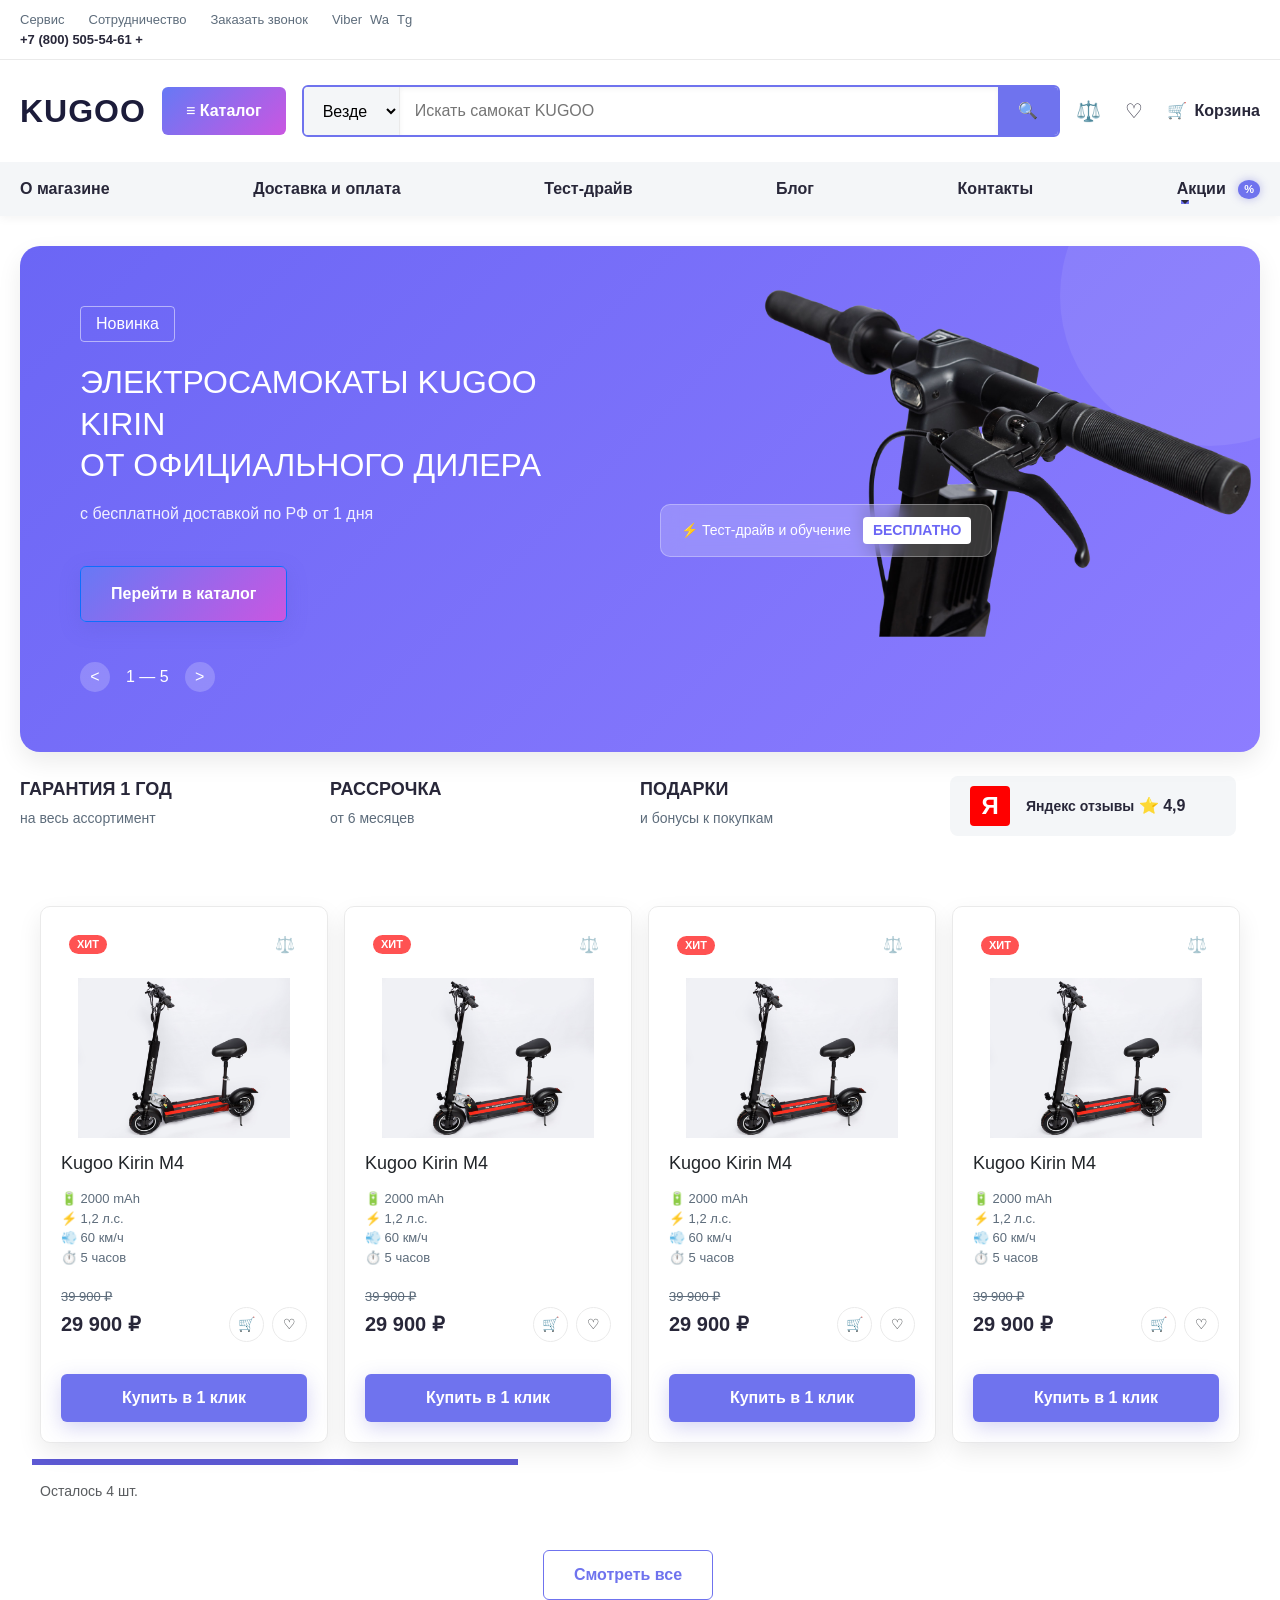
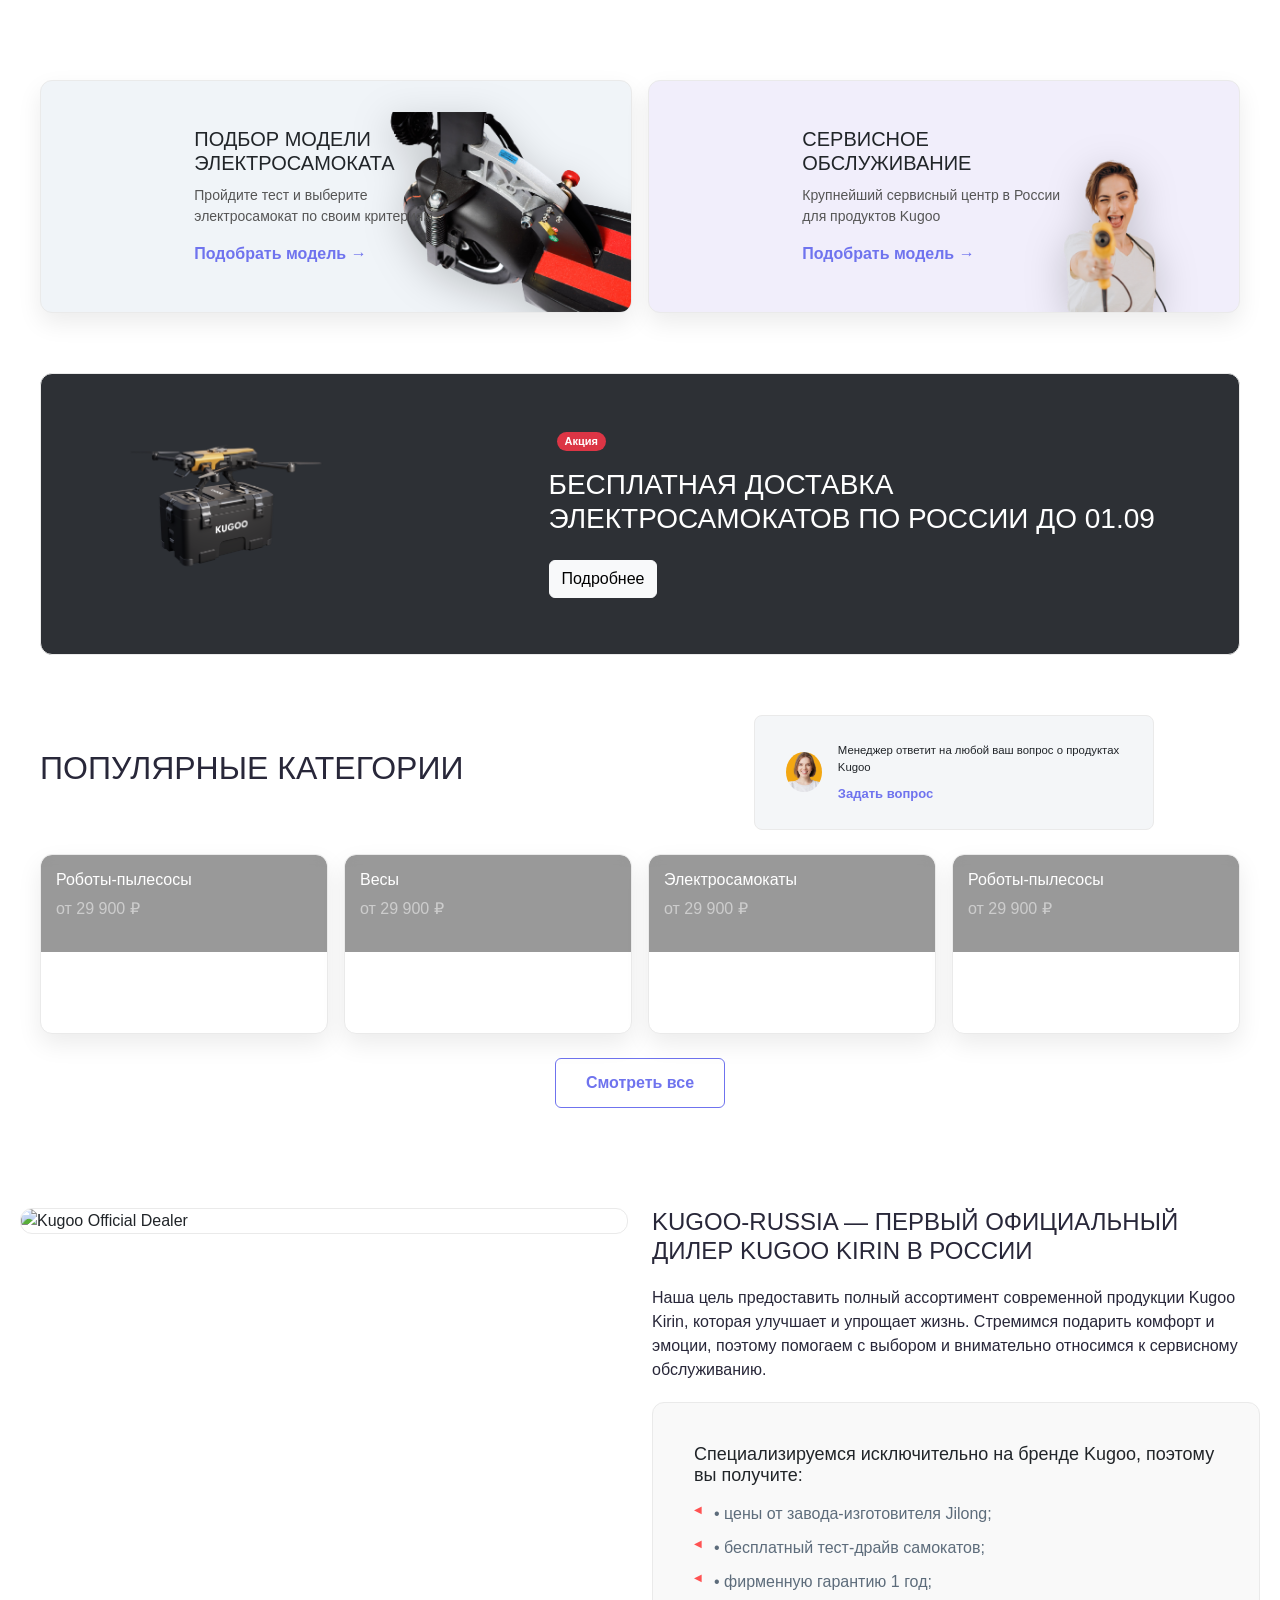
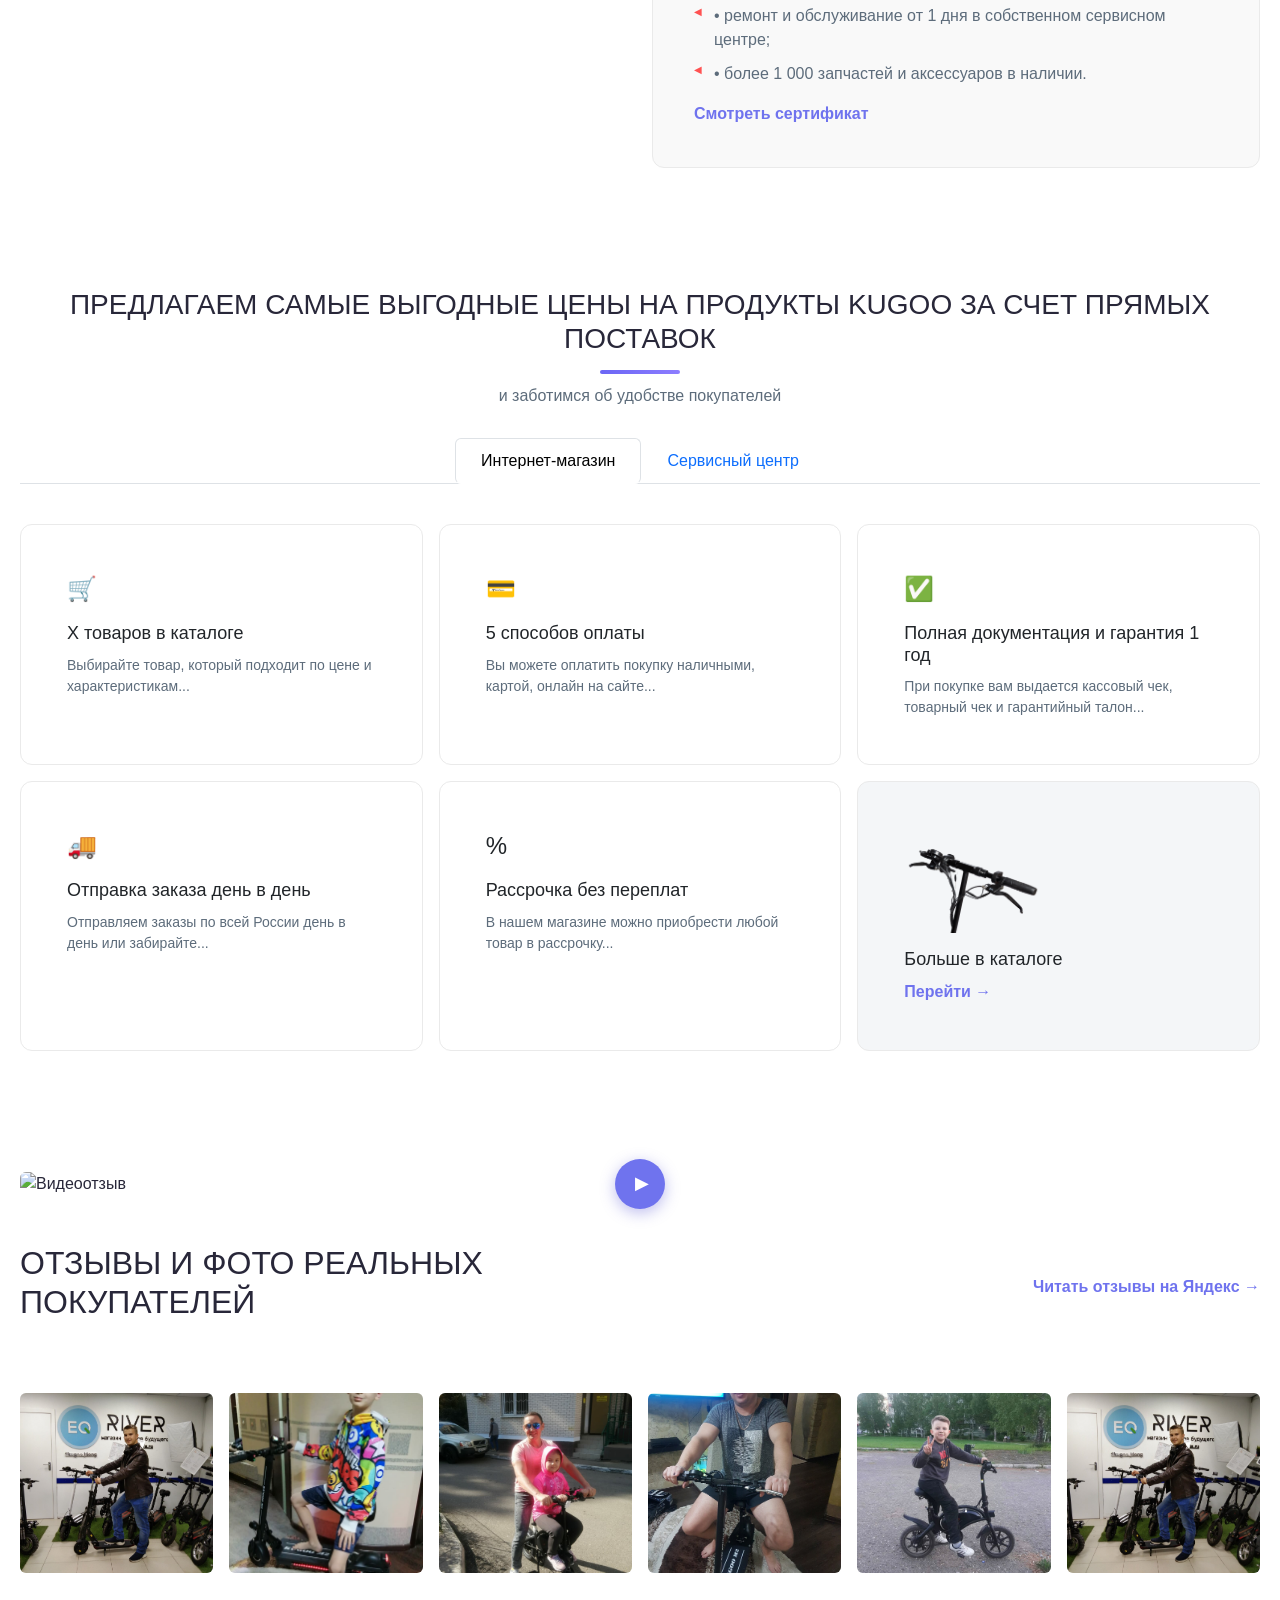
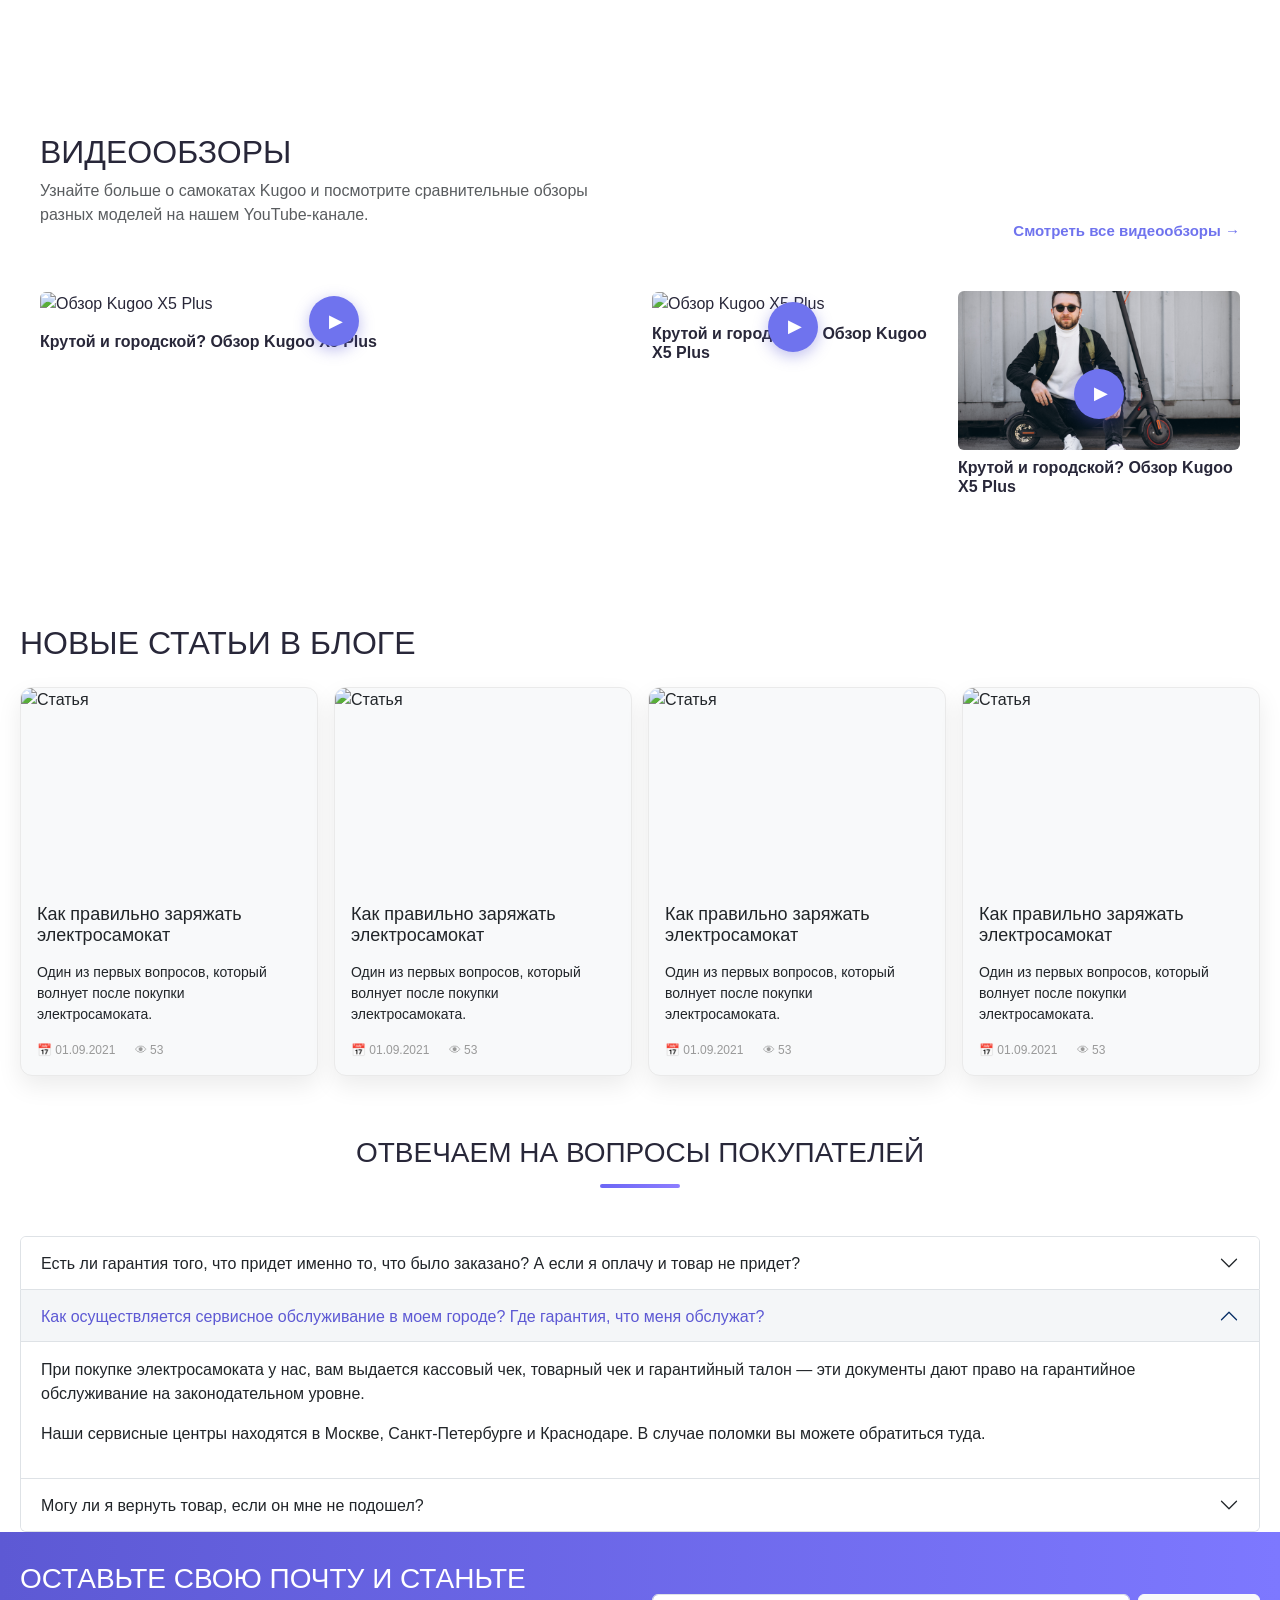
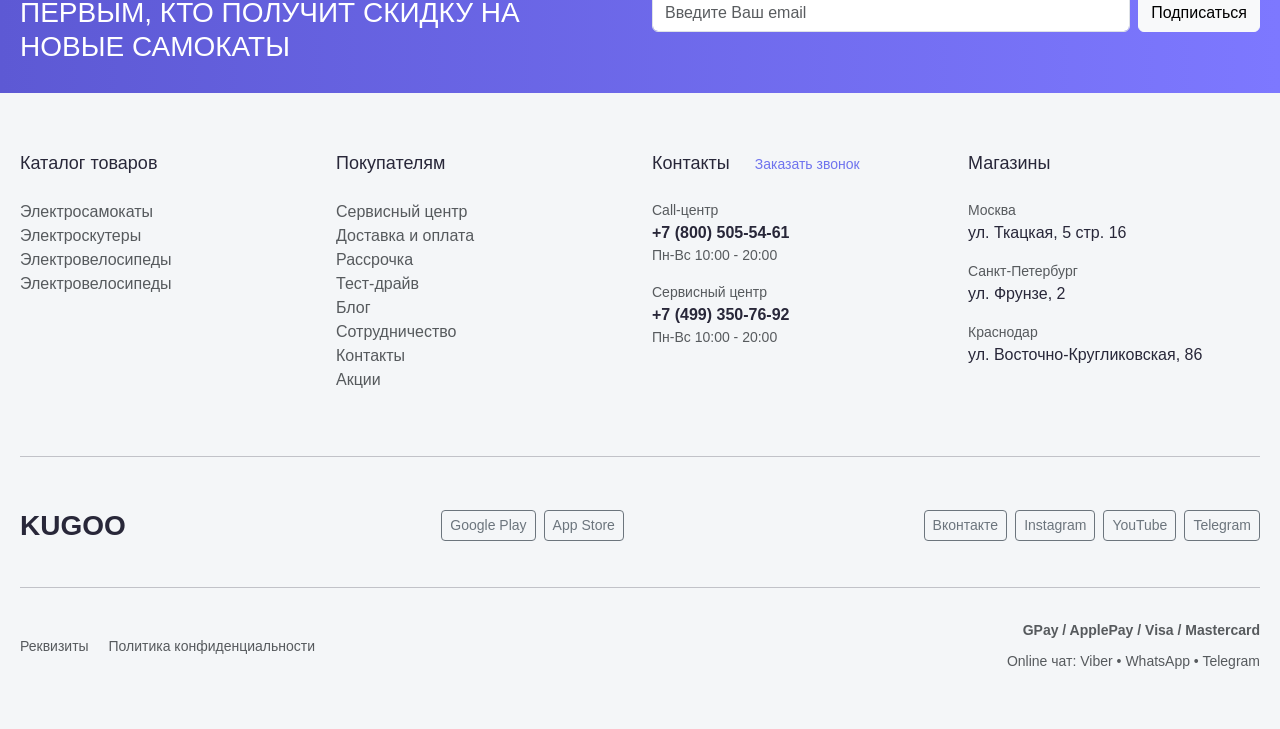
==== commit 864c08ef: "бутстрап добивка" ====
--- a/BOOTSTRAP/index.html
+++ b/BOOTSTRAP/index.html
@@ -17,11 +17,11 @@
     <!-- Строка 1: ссылки, соцсети, телефон -->
     <div class="header-top">
         <div class="container top-container">
-            <nav class="top-nav">
+            <nav class="top-nav d-flex gap-4">
                 <a href="#">Сервис</a>
                 <a href="#">Сотрудничество</a>
                 <a href="#" data-bs-toggle="modal" data-bs-target="#callbackModal">Заказать звонок</a>
-                <div class="social-icons">
+                <div class="social-icons d-flex gap-2">
                     <a href="#">Viber</a>
                     <a href="#">Wa</a>
                     <a href="#">Tg</a>
@@ -33,30 +33,53 @@
 
     <!-- Строка 2: лого, каталог, поиск, иконки -->
     <div class="header-main">
-        <div class="container main-container">
-            <button class="burger-nav-btn" type="button" data-bs-toggle="offcanvas" data-bs-target="#offcanvasNavbar">☰</button>
-            <a href="#" class="logo">KUGOO</a>
-            <button class="btn-catalog"><span>≡</span> Каталог</button>
-            <div class="search-bar">
-                <select class="search-select"><option>Везде</option></select>
-                <input type="text" placeholder="Искать самокат KUGOO">
-                <button class="btn-search">🔍</button>
-            </div>
-            <div class="user-actions">
-                <a href="#" class="action-icon" data-bs-toggle="modal" data-bs-target="#compareModal">⚖️</a>
-                <a href="#" class="action-icon" data-bs-toggle="modal" data-bs-target="#wishlistModal">♡</a>
-                <a href="#" class="action-cart" data-bs-toggle="modal" data-bs-target="#cartModal">
-                    <span class="cart-icon">🛒</span>
-                    <span>Корзина</span>
-                </a>
-            </div>
-        </div>
-    </div>
+    <div class="container">
+        <div class="row align-items-center gy-2 gx-3">
+            <!-- Бургер-кнопка (видна только на мобильных) -->
+            <div class="col-auto d-lg-none">
+                <button class="burger-nav-btn" type="button" data-bs-toggle="offcanvas" data-bs-target="#offcanvasNavbar">
+                    ☰
+                </button>
+            </div>
+
+            <!-- Логотип -->
+            <div class="col-auto">
+                <a href="#" class="logo">KUGOO</a>
+            </div>
+
+           <!-- Кнопка "Каталог" (всегда видна) -->
+            <div class="col-auto">
+                <button class="btn-catalog"><span>≡</span> Каталог</button>
+            </div>
+
+            <!-- Поисковая строка (растягивается) -->
+            <div class="col">
+                <div class="search-bar d-flex">
+                    <select class="search-select"><option>Везде</option></select>
+                    <input type="text" class="flex-grow-1 search-input" placeholder="Искать самокат KUGOO">
+                    <button class="btn-search">🔍</button>
+                </div>
+            </div>
+
+            <!-- Иконки действий (корзина, сравнение, избранное) – теперь внутри той же строки -->
+            <div class="col-auto">
+                <div class="user-actions d-flex align-items-center gap-4">
+                    <a href="#" class="action-icon" data-bs-toggle="modal" data-bs-target="#compareModal">⚖️</a>
+                    <a href="#" class="action-icon" data-bs-toggle="modal" data-bs-target="#wishlistModal">♡</a>
+                    <a href="#" class="action-cart d-flex align-items-center gap-2" data-bs-toggle="modal" data-bs-target="#cartModal">
+                        <span class="cart-icon">🛒</span>
+                        <span>Корзина</span>
+                    </a>
+                </div>
+            </div>
+        </div>
+    </div>
+</div>
 
     <!-- Строка 3: нижнее меню -->
     <div class="header-bottom">
         <div class="container">
-            <nav class="bottom-nav">
+            <nav class="bottom-nav d-flex justify-content-between align-items-center fw-semibold flex-wrap gap-3">
                 <a href="#hero">О магазине</a>
                 <a href="#dost">Доставка и оплата</a>
                 <a href="#test">Тест-драйв</a>
@@ -79,15 +102,14 @@
       <section class="hero-section" id="hero">
     <div class="container">
         <div class="hero-banner">
-            <!-- левая и правая часть баннера -->
             <div class="row w-100 g-0">
                 <div class="col-12 col-lg-6">
-                    <div class="hero-text-block">
+                    <div class="hero-text-block d-flex flex-column justify-content-center align-items-start">
                         <span class="badge-outline">Новинка</span>
                         <h1>ЭЛЕКТРОСАМОКАТЫ KUGOO KIRIN<br>ОТ ОФИЦИАЛЬНОГО ДИЛЕРА</h1>
                         <p>с бесплатной доставкой по РФ от 1 дня</p>
                         <a href="#catalog" class="btn btn-primary">Перейти в каталог</a>
-                        <div class="slider-controls">
+                        <div class="slider-controls d-flex align-items-center gap-3">
                             <button class="arrow-btn">&lt;</button>
                             <span class="slider-dots">1 — 5</span>
                             <button class="arrow-btn">&gt;</button>
@@ -95,54 +117,53 @@
                     </div>
                 </div>
                 <div class="col-12 col-lg-6">
-                    <div class="hero-image-block">
+                    <div class="hero-image-block position-relative" style="z-index: 1;">
                         <img src="img/sam.png" alt="Kugoo Kirin" class="hero-scooter-img">
-                   <div class="testdrive-badge" data-bs-toggle="popover" title="Тест-драйв">⚡ Тест-драйв и обучение <strong>БЕСПЛАТНО</strong></div>
-                    </div>
-                </div>
-            </div>
-        </div>  <!-- закрыли hero-banner -->
+                        <div class="testdrive-badge" data-bs-toggle="popover" title="Тест-драйв">⚡ Тест-драйв и обучение <strong>БЕСПЛАТНО</strong></div>
+                    </div>
+                </div>
+            </div>
+        </div>
 
         <!-- Блок преимуществ -->
         <div class="hero-features row w-100 mt-4">
-            <div class="col-6 col-sm-6 col-md-3">
-                <div class="feature-item">
-                    <strong>ГАРАНТИЯ 1 ГОД</strong>
-                    <span>на весь ассортимент</span>
-                </div>
-            </div>
-            <div class="col-6 col-sm-6 col-md-3">
-                <div class="feature-item">
-                    <strong>РАССРОЧКА</strong>
-                    <span>от 6 месяцев</span>
-                </div>
-            </div>
-            <div class="col-6 col-sm-6 col-md-3">
-                <div class="feature-item">
-                    <strong>ПОДАРКИ</strong>
-                    <span>и бонусы к покупкам</span>
-                </div>
-            </div>
-            <div class="col-6 col-sm-6 col-md-3">
-                <div class="yandex-reviews">
-                    <span class="yandex-logo">Я</span>
-                    <div class="reviews-text">
-                        <small><b>Яндекс отзывы</b></small>
-                        <strong>⭐ 4,9</strong>
-                    </div>
-                </div>
-            </div>
-        </div>
-    </div>
+    <div class="col-6 col-sm-6 col-md-3">
+        <div class="feature-item d-flex flex-column">
+            <strong>ГАРАНТИЯ 1 ГОД</strong>
+            <span>на весь ассортимент</span>
+        </div>
+    </div>
+    <div class="col-6 col-sm-6 col-md-3">
+        <div class="feature-item d-flex flex-column">
+            <strong>РАССРОЧКА</strong>
+            <span>от 6 месяцев</span>
+        </div>
+    </div>
+    <div class="col-6 col-sm-6 col-md-3">
+        <div class="feature-item d-flex flex-column">
+            <strong>ПОДАРКИ</strong>
+            <span>и бонусы к покупкам</span>
+        </div>
+    </div>
+    <div class="col-6 col-sm-6 col-md-3">
+        <div class="yandex-reviews d-flex align-items-center gap-3">
+            <span class="yandex-logo d-flex align-items-center justify-content-center">Я</span>
+            <div class="reviews-text">
+                <small><b>Яндекс отзывы</b></small>
+                <strong>⭐ 4,9</strong>
+            </div>
+        </div>
+    </div>
+</div>
 </section>
 
         <!-- Catalog Section with Bootstrap Grid -->
         <section id="catalog" class="catalog-section">
             <div class="container">
                 <div class="row g-3">
-                    <div class="col-12 col-sm-6 col-md-4 col-lg-3">
-                        <div class="card product-card">
-                            <div class="card-top d-flex justify-content-between align-items-start">
+                    <div class="col-12 col-sm-6 col-md-6 col-lg-3">
+                        <div class="card product-card d-flex flex-column">
+                            <div class="card-top d-flex justify-content-between align-items-center">
                                 <span class="badge badge-hit">ХИТ</span>
                                 <button class="btn btn-compare" title="Сравнить" data-bs-toggle="tooltip">⚖️</button>
                             </div>
@@ -150,18 +171,18 @@
                                 <img src="img/card.jpg" alt="Kugoo Kirin M4" class="card-img">
                             </div>
                             <div class="card-body p-0">
-                                <h1 class="card-title">Kugoo Kirin M4</h1>
+                                <h3 class="card-title">Kugoo Kirin M4</h3>  <!-- исправлен h1 на h3 для семантики -->
                                 <div class="card-specs">
                                     <div class="spec-item">🔋 2000 mAh</div>
                                     <div class="spec-item">⚡ 1,2 л.с.</div>
                                     <div class="spec-item">💨 60 км/ч</div>
                                     <div class="spec-item">⏱️ 5 часов</div>
                                 </div>
-                                <div class="card-price-block align-items-end">
+                                <div class="card-price-block d-flex flex-wrap align-items-center mt-auto mb-3">
                                     <div class="price-old">39 900 ₽</div>
                                     <div class="price-current">29 900 ₽</div>
-                                    <div class="card-actions ms-auto gap-2">
-                                        <button class="btn btn-sm btn-outline-secondary" title="Добавить в корзину" data-bs-toggle="tooltip" >🛒</button>
+                                    <div class="card-actions ms-auto d-flex gap-2">
+                                        <button class="btn btn-sm btn-outline-secondary" title="Добавить в корзину" data-bs-toggle="tooltip">🛒</button>
                                         <button class="btn btn-sm btn-fav" title="Добавить в избранное" data-bs-toggle="tooltip">♡</button>
                                     </div>
                                 </div>
@@ -169,10 +190,9 @@
                             </div>
                         </div>
                     </div>
-
-                    <div class="col-12 col-sm-6 col-md-4 col-lg-3">
-                        <div class="card product-card">
-                            <div class="card-top d-flex justify-content-between align-items-start">
+                    <div class="col-12 col-sm-6 col-md-6 col-lg-3">
+                        <div class="card product-card d-flex flex-column">
+                            <div class="card-top d-flex justify-content-between align-items-center">
                                 <span class="badge badge-hit">ХИТ</span>
                                 <button class="btn btn-compare" title="Сравнить" data-bs-toggle="tooltip">⚖️</button>
                             </div>
@@ -180,17 +200,17 @@
                                 <img src="img/card.jpg" alt="Kugoo Kirin M4" class="card-img">
                             </div>
                             <div class="card-body p-0">
-                                <h1 class="card-title">Kugoo Kirin M4</h1>
+                                <h3 class="card-title">Kugoo Kirin M4</h3>  <!-- исправлен h1 на h3 для семантики -->
                                 <div class="card-specs">
                                     <div class="spec-item">🔋 2000 mAh</div>
                                     <div class="spec-item">⚡ 1,2 л.с.</div>
                                     <div class="spec-item">💨 60 км/ч</div>
                                     <div class="spec-item">⏱️ 5 часов</div>
                                 </div>
-                                <div class="card-price-block align-items-end">
+                                <div class="card-price-block d-flex flex-wrap align-items-center mt-auto mb-3">
                                     <div class="price-old">39 900 ₽</div>
                                     <div class="price-current">29 900 ₽</div>
-                                    <div class="card-actions ms-auto gap-2">
+                                    <div class="card-actions ms-auto d-flex gap-2">
                                         <button class="btn btn-sm btn-outline-secondary" title="Добавить в корзину" data-bs-toggle="tooltip">🛒</button>
                                         <button class="btn btn-sm btn-fav" title="Добавить в избранное" data-bs-toggle="tooltip">♡</button>
                                     </div>
@@ -200,27 +220,27 @@
                         </div>
                     </div>
 
-                    <div class="col-12 col-sm-6 col-md-4 col-lg-3">
-                        <div class="card product-card">
-                            <div class="card-top d-flex justify-content-between align-items-start">
+                         <div class="col-12 col-sm-6 col-md-6 col-lg-3">
+                        <div class="card product-card d-flex flex-column">
+                            <div class="card-top d-flex justify-content-between align-items-center">
                                 <span class="badge badge-hit">ХИТ</span>
-                                <button class="btn btn-compare" title="Сравнить" data-bs-toggle="tooltip2">⚖️</button>
+                                <button class="btn btn-compare" title="Сравнить" data-bs-toggle="tooltip">⚖️</button>
                             </div>
                             <div class="card-img-wrap text-center">
                                 <img src="img/card.jpg" alt="Kugoo Kirin M4" class="card-img">
                             </div>
                             <div class="card-body p-0">
-                                <h1 class="card-title">Kugoo Kirin M4</h1>
+                                <h3 class="card-title">Kugoo Kirin M4</h3>  <!-- исправлен h1 на h3 для семантики -->
                                 <div class="card-specs">
                                     <div class="spec-item">🔋 2000 mAh</div>
                                     <div class="spec-item">⚡ 1,2 л.с.</div>
                                     <div class="spec-item">💨 60 км/ч</div>
                                     <div class="spec-item">⏱️ 5 часов</div>
                                 </div>
-                                <div class="card-price-block align-items-end">
+                                <div class="card-price-block d-flex flex-wrap align-items-center mt-auto mb-3">
                                     <div class="price-old">39 900 ₽</div>
                                     <div class="price-current">29 900 ₽</div>
-                                    <div class="card-actions ms-auto gap-2">
+                                    <div class="card-actions ms-auto d-flex gap-2">
                                         <button class="btn btn-sm btn-outline-secondary" title="Добавить в корзину" data-bs-toggle="tooltip">🛒</button>
                                         <button class="btn btn-sm btn-fav" title="Добавить в избранное" data-bs-toggle="tooltip">♡</button>
                                     </div>
@@ -229,10 +249,9 @@
                             </div>
                         </div>
                     </div>
-
-                    <div class="col-12 col-sm-6 col-md-4 col-lg-3">
-                        <div class="card product-card">
-                            <div class="card-top d-flex justify-content-between align-items-start">
+                         <div class="col-12 col-sm-6 col-md-6 col-lg-3">
+                        <div class="card product-card d-flex flex-column">
+                            <div class="card-top d-flex justify-content-between align-items-center">
                                 <span class="badge badge-hit">ХИТ</span>
                                 <button class="btn btn-compare" title="Сравнить" data-bs-toggle="tooltip">⚖️</button>
                             </div>
@@ -240,17 +259,17 @@
                                 <img src="img/card.jpg" alt="Kugoo Kirin M4" class="card-img">
                             </div>
                             <div class="card-body p-0">
-                                <h1 class="card-title">Kugoo Kirin M4</h1>
+                                <h3 class="card-title">Kugoo Kirin M4</h3>  <!-- исправлен h1 на h3 для семантики -->
                                 <div class="card-specs">
                                     <div class="spec-item">🔋 2000 mAh</div>
                                     <div class="spec-item">⚡ 1,2 л.с.</div>
                                     <div class="spec-item">💨 60 км/ч</div>
                                     <div class="spec-item">⏱️ 5 часов</div>
                                 </div>
-                                <div class="card-price-block align-items-end">
+                                <div class="card-price-block d-flex flex-wrap align-items-center mt-auto mb-3">
                                     <div class="price-old">39 900 ₽</div>
                                     <div class="price-current">29 900 ₽</div>
-                                    <div class="card-actions ms-auto gap-2">
+                                    <div class="card-actions ms-auto d-flex gap-2">
                                         <button class="btn btn-sm btn-outline-secondary" title="Добавить в корзину" data-bs-toggle="tooltip">🛒</button>
                                         <button class="btn btn-sm btn-fav" title="Добавить в избранное" data-bs-toggle="tooltip">♡</button>
                                     </div>
@@ -259,11 +278,11 @@
                             </div>
                         </div>
                     </div>
-                </div>
-                <div class="progress mt-2" style="height: 6px;">
-    <div class="progress-bar bg-purple" style="width: 40%;" role="progressbar"></div>
-</div>
-<small class="text-muted">Осталось 4 шт.</small>
+
+        <div class="progress-bar bg-purple" role="progressbar"></div>
+
+    <small class="text-muted">Осталось 4 шт.</small>
+
                 <div class="row mt-5">
                     <div class="col-12 text-center">
                         <button class="btn btn-outline-main">Смотреть все</button>
@@ -323,12 +342,13 @@
         <section class="categories-section" id="act">
             <div class="container">
                 <div class="row align-items-center mb-4">
-                    <div class="col-12 col-md-9">
+                    <div class="col-12 col-md-7">
                         <h2>ПОПУЛЯРНЫЕ КАТЕГОРИИ</h2>
                     </div>
-                    <div class="col-12 col-md-3">
+                    <div class="col-12 col-md-5">
                         <div class="card manager-widget">
-                            <div class="card-body d-flex align-items-start gap-3">
+                            <div class="card-body d-flex align-items-center gap-3">
+                                
                                 <img src="img/manager.png" alt="Менеджер" class="manager-avatar">
                                 <div>
                                     <p class="mb-2 small">Менеджер ответит на любой ваш вопрос о продуктах Kugoo</p>
@@ -340,7 +360,7 @@
                 </div>
 
                 <div class="row g-3">
-                    <div class="col-12 col-sm-6 col-md-4 col-lg-3">
+                    <div class="col-12 col-sm-6 col-md-6 col-lg-3">
                         <div class="card category-card" style="background-image: url('img/1cat.jpg');">
                             <div class="category-content">
                                 <h3 class="text-white">Роботы-пылесосы</h3>
@@ -348,7 +368,7 @@
                             </div>
                         </div>
                     </div>
-                    <div class="col-12 col-sm-6 col-md-4 col-lg-3">
+                    <div class="col-12 col-sm-6 col-md-6 col-lg-3">
                         <div class="card category-card" style="background-image: url('img/2cat.jpg');">
                             <div class="category-content">
                                 <h3 class="text-white">Весы</h3>
@@ -356,7 +376,7 @@
                             </div>
                         </div>
                     </div>
-                    <div class="col-12 col-sm-6 col-md-4 col-lg-3">
+                    <div class="col-12 col-sm-6 col-md-6 col-lg-3">
                         <div class="card category-card" style="background-image: url('img/3cat.jpg');">
                             <div class="category-content">
                                 <h3 class="text-white">Электросамокаты</h3>
@@ -364,7 +384,7 @@
                             </div>
                         </div>
                     </div>
-                    <div class="col-12 col-sm-6 col-md-4 col-lg-3">
+                    <div class="col-12 col-sm-6 col-md-6 col-lg-3">
                         <div class="card category-card" style="background-image: url('img/1cat.jpg');">
                             <div class="category-content">
                                 <h3 class="text-white">Роботы-пылесосы</h3>
@@ -625,7 +645,7 @@
                 <h2 class="mb-4">НОВЫЕ СТАТЬИ В БЛОГЕ</h2>
 
                 <div class="row g-3">
-                    <div class="col-12 col-sm-6 col-md-4 col-lg-3">
+                    <div class="col-12 col-sm-6 col-md-6 col-lg-3">
                         <div class="card blog-card h-100">
                             <img src="img/state.jpg" alt="Статья" class="card-img-top" style="height: 200px; object-fit: cover;">
                             <div class="card-body">
@@ -638,7 +658,7 @@
                             </div>
                         </div>
                     </div>
-                    <div class="col-12 col-sm-6 col-md-4 col-lg-3">
+                    <div class="col-12 col-sm-6 col-md-6 col-lg-3">
                         <div class="card blog-card h-100">
                             <img src="img/state.jpg" alt="Статья" class="card-img-top" style="height: 200px; object-fit: cover;">
                             <div class="card-body">
@@ -651,7 +671,7 @@
                             </div>
                         </div>
                     </div>
-                    <div class="col-12 col-sm-6 col-md-4 col-lg-3">
+                    <div class="col-12 col-sm-6 col-md-6 col-lg-3">
                         <div class="card blog-card h-100">
                             <img src="img/state.jpg" alt="Статья" class="card-img-top" style="height: 200px; object-fit: cover;">
                             <div class="card-body">
@@ -664,7 +684,7 @@
                             </div>
                         </div>
                     </div>
-                    <div class="col-12 col-sm-6 col-md-4 col-lg-3">
+                    <div class="col-12 col-sm-6 col-md-6 col-lg-3">
                         <div class="card blog-card h-100">
                             <img src="img/state.jpg" alt="Статья" class="card-img-top" style="height: 200px; object-fit: cover;">
                             <div class="card-body">
--- a/BOOTSTRAP/css/style.css
+++ b/BOOTSTRAP/css/style.css
@@ -46,7 +46,9 @@
     color: var(--purple);
     text-decoration: underline;
 }
-.product-card:hover,
+.product-card:hover{
+    transform: translateY(-8px);
+}
 .blog-card:hover,
 .adv-card:hover {
     transform: translateY(-8px);
@@ -154,9 +156,7 @@
     transform-style: preserve-3d;
     perspective: 1000px;
 }
-.product-card:hover {
-    transform: rotateX(3deg) rotateY(-3deg) translateY(-8px);
-}
+
 .play-btn-circle {
     box-shadow: 0 0 10px rgba(144, 142, 203, 0.5), 0 0 25px rgba(93,89,212,0.3);
 }
@@ -175,19 +175,9 @@
     color: var(--text-gray);
     padding: 10px 0;
 }
-.top-container {
-    display: flex;
-    justify-content: space-between;
-    align-items: center;
-}
-.top-nav {
-    display: flex;
-    gap: 25px;
-}
-.social-icons {
-    display: flex;
-    gap: 10px;
-}
+
+
+
 .phone {
     font-weight: 600;
     color: var(--text-dark);
@@ -195,12 +185,7 @@
 .header-main {
     padding: 25px 0;
 }
-.main-container {
-    display: flex;
-    justify-content: space-between;
-    align-items: center;
-    gap: 30px;
-}
+
 .logo {
     font-size: 32px;
     font-weight: 800;
@@ -216,16 +201,12 @@
     font-size: 16px;
     font-weight: 600;
     cursor: pointer;
-    display: flex;
-    align-items: center;
-    gap: 10px;
+   
 }
 .btn-catalog:hover {
     background-color: var(--purple-hover);
 }
 .search-bar {
-    display: flex;
-    flex: 1;
     border: 2px solid var(--purple);
     border-radius: 6px;
     overflow: hidden;
@@ -237,12 +218,7 @@
     outline: none;
     border-right: 1px solid var(--border-color);
 }
-.search-bar input {
-    flex: 1;
-    border: none;
-    padding: 12px 15px;
-    outline: none;
-}
+/* .search-bar input – полностью убрать, все стили перенесены в inline или класс */
 .btn-search {
     background-color: var(--purple);
     color: var(--white);
@@ -253,30 +229,18 @@
 .btn-search:hover {
     background-color: var(--purple-hover);
 }
-.user-actions {
-    display: flex;
-    align-items: center;
-    gap: 25px;
-}
 .action-icon {
-    font-size: 20px;
-}
+    font-size: 20px;           /* уникальный размер */
+}
+
 .action-cart {
-    display: flex;
-    align-items: center;
-    gap: 10px;
-    font-weight: 600;
+    font-weight: 600;          /* уникальное начертание */
 }
 .header-bottom {
     background-color: var(--bg-light);
     padding: 15px 0;
 }
-.bottom-nav {
-    display: flex;
-    justify-content: space-between;
-    align-items: center;
-    font-weight: 600;
-}
+
 .badge {
     font-size: 11px;
     padding: 4px 8px;
@@ -313,19 +277,21 @@
 .hero-banner {
     background-color: #6b66f5;
     border-radius: 20px;
-    display: flex;
-    min-height: 450px;
     position: relative;
     overflow: hidden;
 }
+
 .hero-text-block {
-    flex: 1;
     padding: 60px;
-    display: flex;
-    flex-direction: column;
-    justify-content: center;
-    align-items: flex-start;
     z-index: 2;
+}
+.slider-controls {
+    margin-top: 40px;
+    color: var(--white);
+}
+.hero-image-block {
+    position: relative;
+    z-index: 1;
 }
 .badge-outline {
     border: 1px solid rgba(255,255,255,0.5);
@@ -355,13 +321,7 @@
     transition: transform 0.2s ease, box-shadow 0.2s ease;
     display: inline-block;
 }
-.slider-controls {
-    margin-top: 40px;
-    display: flex;
-    align-items: center;
-    gap: 15px;
-    color: var(--white);
-}
+
 .arrow-btn {
     background: rgba(255,255,255,0.2);
     color: var(--white);
@@ -374,11 +334,7 @@
 .arrow-btn:hover {
     background: rgba(255,255,255,0.4);
 }
-.hero-image-block {
-    flex: 1;
-    position: relative;
-    z-index: 1;
-}
+
 .hero-scooter-img {
     position: absolute;
     top: 50%;
@@ -388,10 +344,6 @@
     max-width: none;
     z-index: 1;
 }
-.feature-item {
-    display: flex;
-    flex-direction: column;
-}
 .feature-item strong {
     font-size: 18px;
     margin-bottom: 5px;
@@ -401,9 +353,6 @@
     font-size: 14px;
 }
 .yandex-reviews {
-    display: flex;
-    align-items: center;
-    gap: 15px;
     background: var(--bg-light);
     padding: 10px 20px;
     border-radius: 8px;
@@ -415,9 +364,6 @@
     font-size: 24px;
     width: 40px;
     height: 40px;
-    display: flex;
-    align-items: center;
-    justify-content: center;
     border-radius: 4px;
 }
 
@@ -429,16 +375,14 @@
     border: 1px solid var(--border-color);
     border-radius: 10px;
     padding: 20px;
-    display: flex;
-    flex-direction: column;
     position: relative;
     background: #fff;
 }
-.card-top {
-    display: flex;
-    justify-content: space-between;
-    align-items: center;
-}
+.card-price-block {
+    margin-bottom: 15px;  /* оставляем, если не подходит mb-3 */
+}
+/* Остальные стили (тени, hover, иконки) остаются без изменений */
+
 .card-badge {
     font-size: 11px;
     padding: 3px 8px;
@@ -469,20 +413,12 @@
     margin-bottom: 15px;
 }
 .card-specs {
-    display: grid;
-    grid-template-columns: 1fr 1fr;
-    gap: 10px;
+    
     font-size: 13px;
     color: var(--text-gray);
     margin-bottom: 20px;
 }
-.card-price-block {
-    display: flex;
-    flex-wrap: wrap;
-    align-items: center;
-    margin-top: auto;
-    margin-bottom: 15px;
-}
+
 .price-old {
     width: 100%;
     font-size: 13px;
@@ -494,11 +430,7 @@
     font-weight: 700;
     color: var(--text-dark);
 }
-.card-actions {
-    margin-left: auto;
-    display: flex;
-    gap: 8px;
-}
+
 .card-actions button {
     background: none;
     border: 1px solid var(--border-color);
@@ -541,7 +473,7 @@
 .banner-card {
     border-radius: 12px;
     padding: 30px;
-    display: flex;
+ 
     align-items: center;
     position: relative;
     overflow: hidden;
@@ -550,7 +482,6 @@
 .banner-light { background-color: #f0f4f8; }
 .banner-purple { background-color: #f1eefb; }
 .banner-content {
-    flex: 1;
     max-width: 60%;
     z-index: 2;
 }
@@ -582,8 +513,6 @@
     border-radius: 12px;
     padding: 50px;
     color: #fff;
-    display: flex;
-    align-items: center;
     position: relative;
     overflow: hidden;
 }
@@ -607,18 +536,9 @@
 .categories-section {
     padding: 40px 20px;
 }
-.section-header {
-    display: flex;
-    justify-content: space-between;
-    align-items: center;
-    flex-wrap: wrap;
-    gap: 20px;
-    margin-bottom: 20px;
-}
+
 .manager-widget {
-    display: flex;
-    align-items: center;
-    gap: 15px;
+
     background: var(--bg-light);
     padding: 10px 15px;
     border-radius: 8px;
@@ -637,8 +557,6 @@
     background-size: cover;
     background-position: center;
     position: relative;
-    display: flex;
-    align-items: flex-end;
     overflow: hidden;
 }
 .category-content {
@@ -758,8 +676,7 @@
 }
 .highlight {
     background: var(--bg-light);
-    display: flex;
-    flex-direction: column;
+
     justify-content: center;
 }
 .wide-categ-img {
@@ -816,13 +733,6 @@
 .video-reviews {
     padding: 60px 20px;
 }
-.video-header {
-    display: flex;
-    justify-content: space-between;
-    align-items: flex-end;
-    margin-bottom: 35px;
-    gap: 20px;
-}
 .header-left h2 {
     font-size: 32px;
     margin-bottom: 15px;
@@ -839,11 +749,7 @@
     font-size: 15px;
     white-space: nowrap;
 }
-.video-item {
-    display: flex;
-    flex-direction: column;
-    gap: 15px;
-}
+
 .video-thumb {
     position: relative;
     width: 100%;
@@ -919,7 +825,6 @@
     margin-bottom: 15px;
 }
 .blog-meta {
-    display: flex;
     gap: 15px;
     font-size: 12px;
     color: #999;
@@ -951,13 +856,8 @@
     font-size: 18px;
     font-weight: 600;
 }
-.subscribe-form {
-    display: flex;
-    gap: 15px;
-    width: 50%;
-}
+
 .subscribe-form input {
-    flex: 1;
     padding: 12px 20px;
     border-radius: 6px;
     border: none;
@@ -992,16 +892,6 @@
     font-weight: normal;
     margin-left: 20px;
 }
-.contact-row, .stores-row {
-    display: flex;
-    gap: 40px;
-    margin-bottom: 25px;
-}
-.contact-block, .store-block {
-    display: flex;
-    flex-direction: column;
-    gap: 5px;
-}
 .contact-block small, .store-block small {
     color: var(--text-gray);
 }
@@ -1011,19 +901,10 @@
 .footer-bottom {
     padding-bottom: 30px;
 }
-.bottom-apps-socials {
-    display: flex;
-    align-items: center;
-    justify-content: space-between;
-    margin-bottom: 30px;
-}
+
 .logo-footer {
     font-size: 28px;
     font-weight: 800;
-}
-.app-links, .social-links {
-    display: flex;
-    gap: 15px;
 }
 .app-btn, .social-btn {
     background: var(--white);
@@ -1042,67 +923,53 @@
     border-top: 1px solid var(--border-color);
     margin-bottom: 20px;
 }
-.bottom-legal {
-    display: flex;
-    justify-content: space-between;
-    align-items: center;
-    font-size: 13px;
-    color: var(--text-gray);
-}
-.legal-links {
-    display: flex;
-    gap: 20px;
-}
-.online-chat {
-    display: flex;
-    gap: 10px;
-}
-
+
+
+.search-bar {
+    border: 2px solid var(--purple);
+    border-radius: 6px;
+    overflow: hidden;
+}
+
+.search-select {
+    border: none;
+    background: var(--bg-light);
+    padding: 0 15px;
+    outline: none;
+    border-right: 1px solid var(--border-color);
+}
+
+.search-input {
+    border: none;
+    padding: 12px 15px;
+    outline: none;
+}
+
+.btn-search {
+    background-color: var(--purple);
+    color: var(--white);
+    border: none;
+    padding: 0 20px;
+    cursor: pointer;
+}
 /* ================= ADAPTIVE (ТОЛЬКО УНИКАЛЬНЫЕ ЭЛЕМЕНТЫ) ================= */
+@media (max-width: 950px){
+      .header-main .col-auto:has(.user-actions) {
+        display: none !important;
+    }
+}
 @media (max-width: 800px) {
-    .top-container {
-        flex-direction: column;
-        gap: 10px;
-        align-items: flex-start;
-    }
-    .top-nav {
-        flex-wrap: wrap;
-        gap: 15px;
-    }
-    .main-container {
-        flex-wrap: wrap;
-        gap: 20px;
-    }
-    .search-bar {
-        display: none;
-    }
+    .search-bar{display: none;}
     .user-actions {
         margin-left: auto;
     }
-    .bottom-nav {
-        flex-wrap: wrap;
-        gap: 15px;
-        justify-content: flex-start;
-    }
-    .hero-banner {
-        flex-direction: column;
-        min-height: auto;
-        padding-bottom: 20px;
-    }
     .hero-text-block {
         padding: 30px 25px;
     }
     .hero-text-block h1 {
         font-size: 28px;
     }
-    .hero-image-block {
-        position: relative;
-        width: 100%;
-        min-height: 320px;
-        display: flex;
-        justify-content: center;
-        align-items: center;
-    }
+   
     .hero-scooter-img {
         position: relative !important;
         top: auto !important;
@@ -1116,15 +983,7 @@
         animation: none;
     }
     .feature-item,
-    .yandex-reviews {
-        background: #f4f6f8;
-        border-radius: 14px;
-        padding: 22px;
-        min-height: 110px;
-        display: flex;
-        flex-direction: column;
-        justify-content: center;
-    }
+    
     .feature-item strong {
         font-size: 16px;
         line-height: 1.3;
@@ -1134,12 +993,7 @@
         font-size: 14px;
         line-height: 1.4;
     }
-    .yandex-reviews {
-        flex-direction: row;
-        align-items: center;
-        justify-content: center;
-        gap: 16px;
-    }
+  
     .banner-card {
         min-height: 260px;
     }
@@ -1162,67 +1016,48 @@
     .wide-banner-text {
         max-width: 100%;
     }
-    .section-header {
-        flex-direction: column;
-        align-items: flex-start;
-    }
     .manager-widget {
         max-width: 100%;
     }
-    .dealer-inner {
-        flex-direction: column;
-    }
-    .subscribe-container {
-        flex-direction: column;
-        align-items: flex-start;
-        gap: 20px;
-    }
     .subscribe-form {
         width: 100%;
     }
-    .footer-grid {
-        display: grid;
-        grid-template-columns: 1fr 1fr;
-        gap: 35px;
-    }
-    .contacts-column {
-        grid-column: span 2;
-    }
-    .contact-row, .stores-row {
-        display: grid;
-        grid-template-columns: 1fr 1fr;
-        gap: 20px;
-    }
-    .bottom-apps-socials {
-        flex-direction: column;
-        align-items: flex-start;
-        gap: 20px;
-    }
-    .app-links, .social-links {
-        flex-wrap: wrap;
-    }
-    .bottom-legal {
-        flex-direction: column;
-        align-items: flex-start;
-        gap: 15px;
-    }
+
     .burger-nav-btn {
         display: block;
     }
-    .header-bottom {
+   
+    .top-container{
         display: none;
     }
+    .social-icons{
+        display: none;
+    }
+    .burger-nav-btn{
+        display:none;
+    }
+     .ic-f{
+        display: none;
+    }
+     .header-main .search-bar {
+        display: none!important;
+    }
+     .header-top {
+        display: none;
+    }
+    .btn-catalog{
+        width: 100%;
+    }
+
 }
 @media (max-width: 572px) {
+    .header-main .col-auto:has(.user-actions) {
+        display: none !important;
+    }
     .header-top {
         display: none;
     }
-    .main-container {
-        display: grid;
-        grid-template-columns: auto auto 1fr;
-        align-items: center;
-        gap: 10px;
-    }
+
     .logo {
         font-size: 22px;
     }
@@ -1237,21 +1072,15 @@
     .user-actions {
         display: none;
     }
-    .search-bar {
-        display: none;
-    }
-    .bottom-nav {
-        flex-direction: column;
-        align-items: flex-start;
-        gap: 12px;
-    }
+
+
+ 
     .hero-section {
         padding: 15px 0;
     }
     .hero-banner {
         border-radius: 14px;
-        flex-direction: column;
-        padding-bottom: 15px;
+       
     }
     .hero-text-block {
         padding: 20px 16px;
@@ -1272,8 +1101,7 @@
     }
     .hero-image-block {
         min-height: auto;
-        display: flex;
-        flex-direction: column;
+      
         align-items: center;
         justify-content: center;
     }
@@ -1286,8 +1114,7 @@
         animation: none;
     }
     .hero-features {
-        display: flex;
-        flex-direction: column;
+
         gap: 14px;
         padding: 25px 0;
     }
@@ -1308,6 +1135,13 @@
     }
     .dealer-content h2 {
         font-size: 22px;
+    }
+     
+    .search-input{
+        display: none;
+    }
+    .search-select{
+        display: none;
     }
     .dealer-test-drive {
         position: static;
@@ -1321,38 +1155,15 @@
         height: 40px;
         font-size: 14px;
     }
-    .video-header {
-        flex-direction: column;
-        align-items: flex-start;
-        gap: 10px;
-    }
     .subscribe-text {
         font-size: 16px;
     }
-    .subscribe-form {
-        flex-direction: column;
-        gap: 10px;
-    }
+  
     .subscribe-form input, .btn-white {
         width: 100%;
     }
     .footer-column h4 {
         font-size: 16px;
-    }
-    .bottom-apps-socials {
-        flex-direction: column;
-        align-items: center;
-        text-align: center;
-    }
-    .app-links, .social-links, .legal-links {
-        justify-content: center;
-        flex-wrap: wrap;
-    }
-    .bottom-legal {
-        flex-direction: column;
-        align-items: center;
-        text-align: center;
-        gap: 12px;
     }
     .online-chat {
         justify-content: center;
@@ -1370,5 +1181,7 @@
         padding: 0;
         font-size: 28px;
     }
-  
+    .ic-f{
+        display: none;
+    }
 }
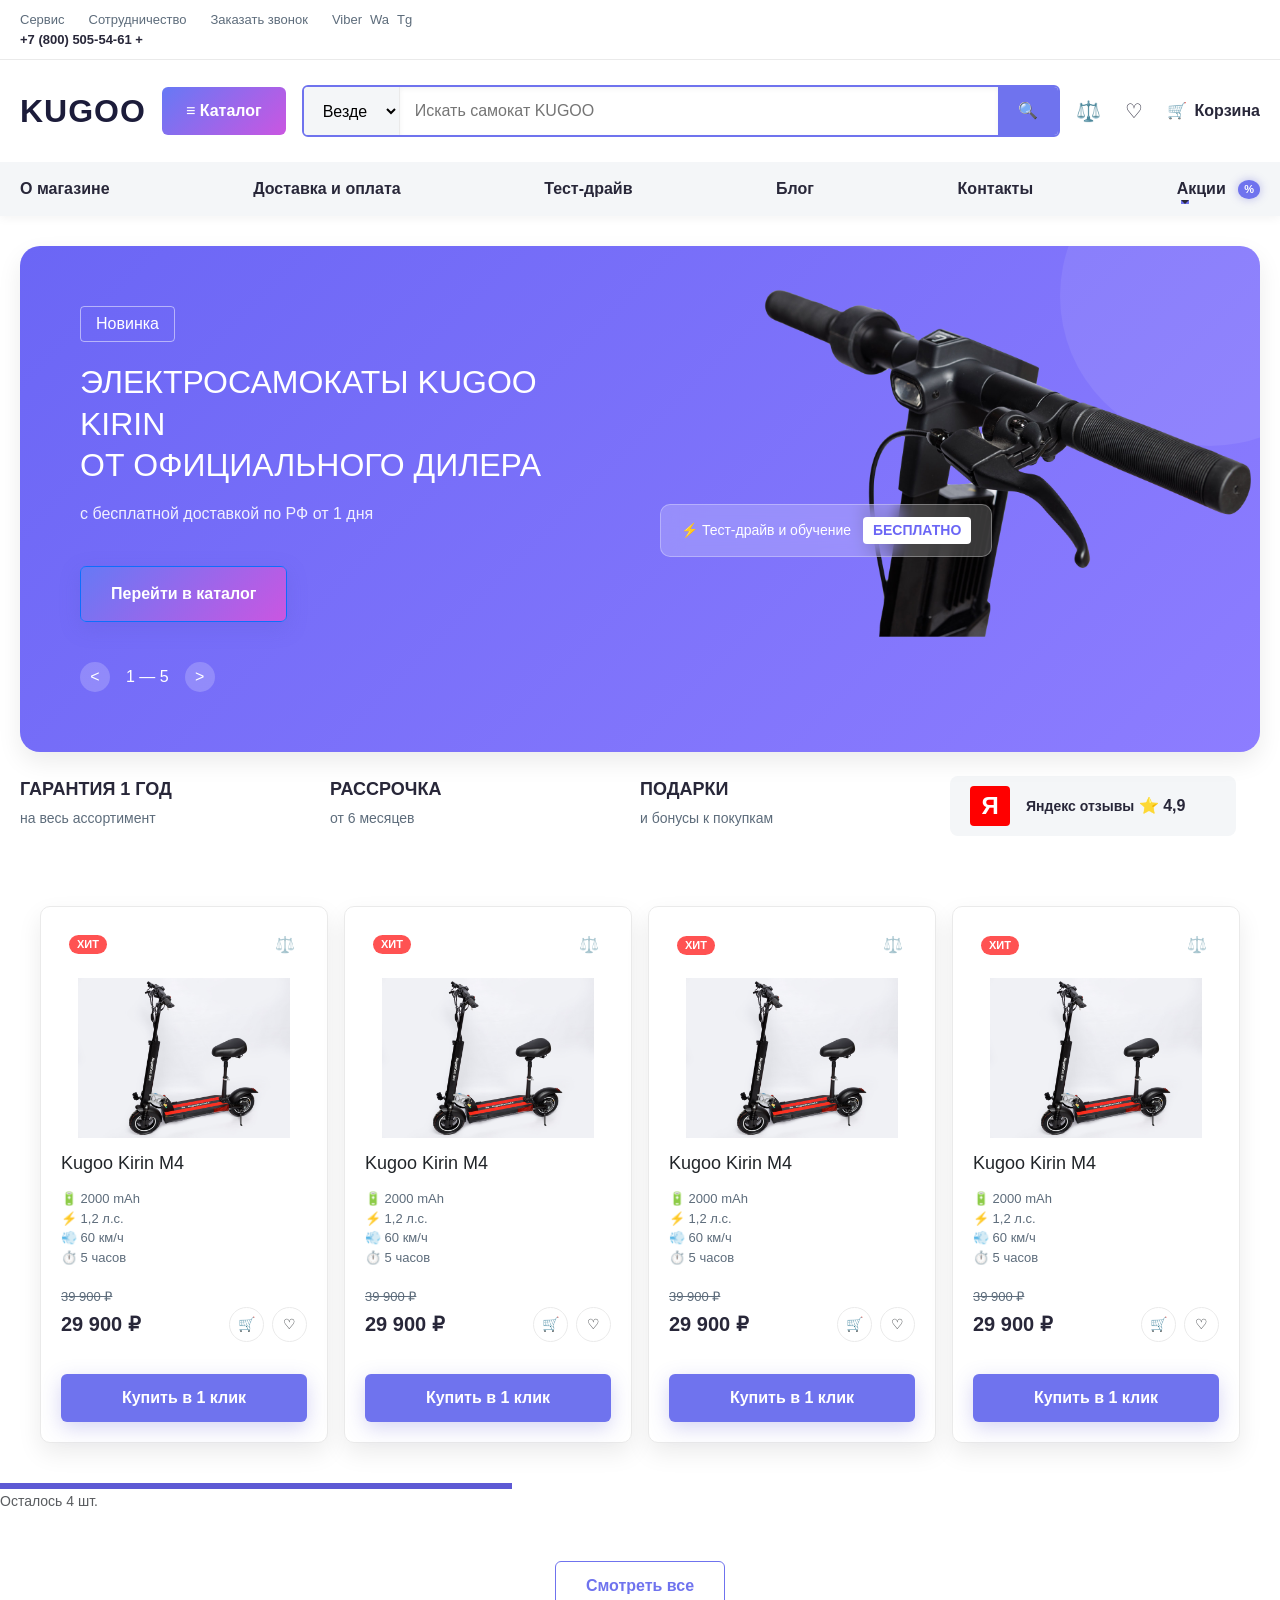
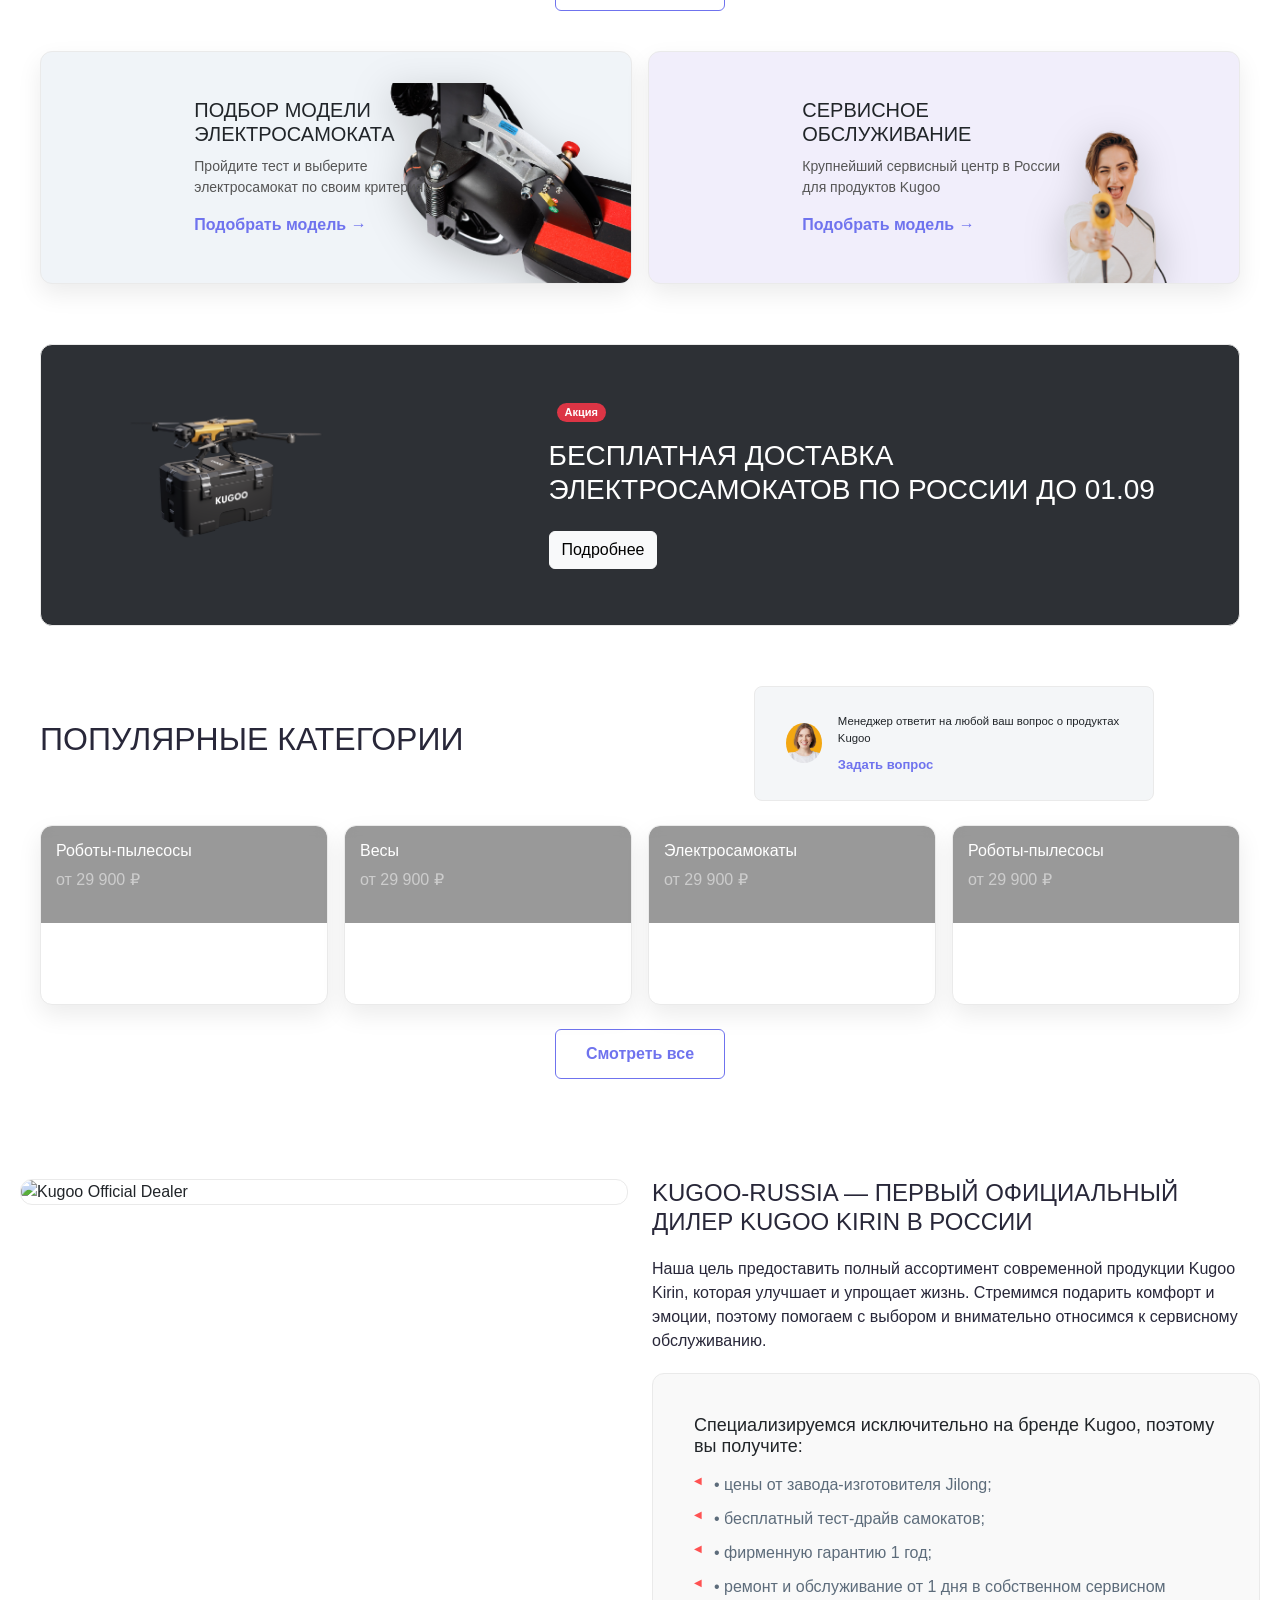
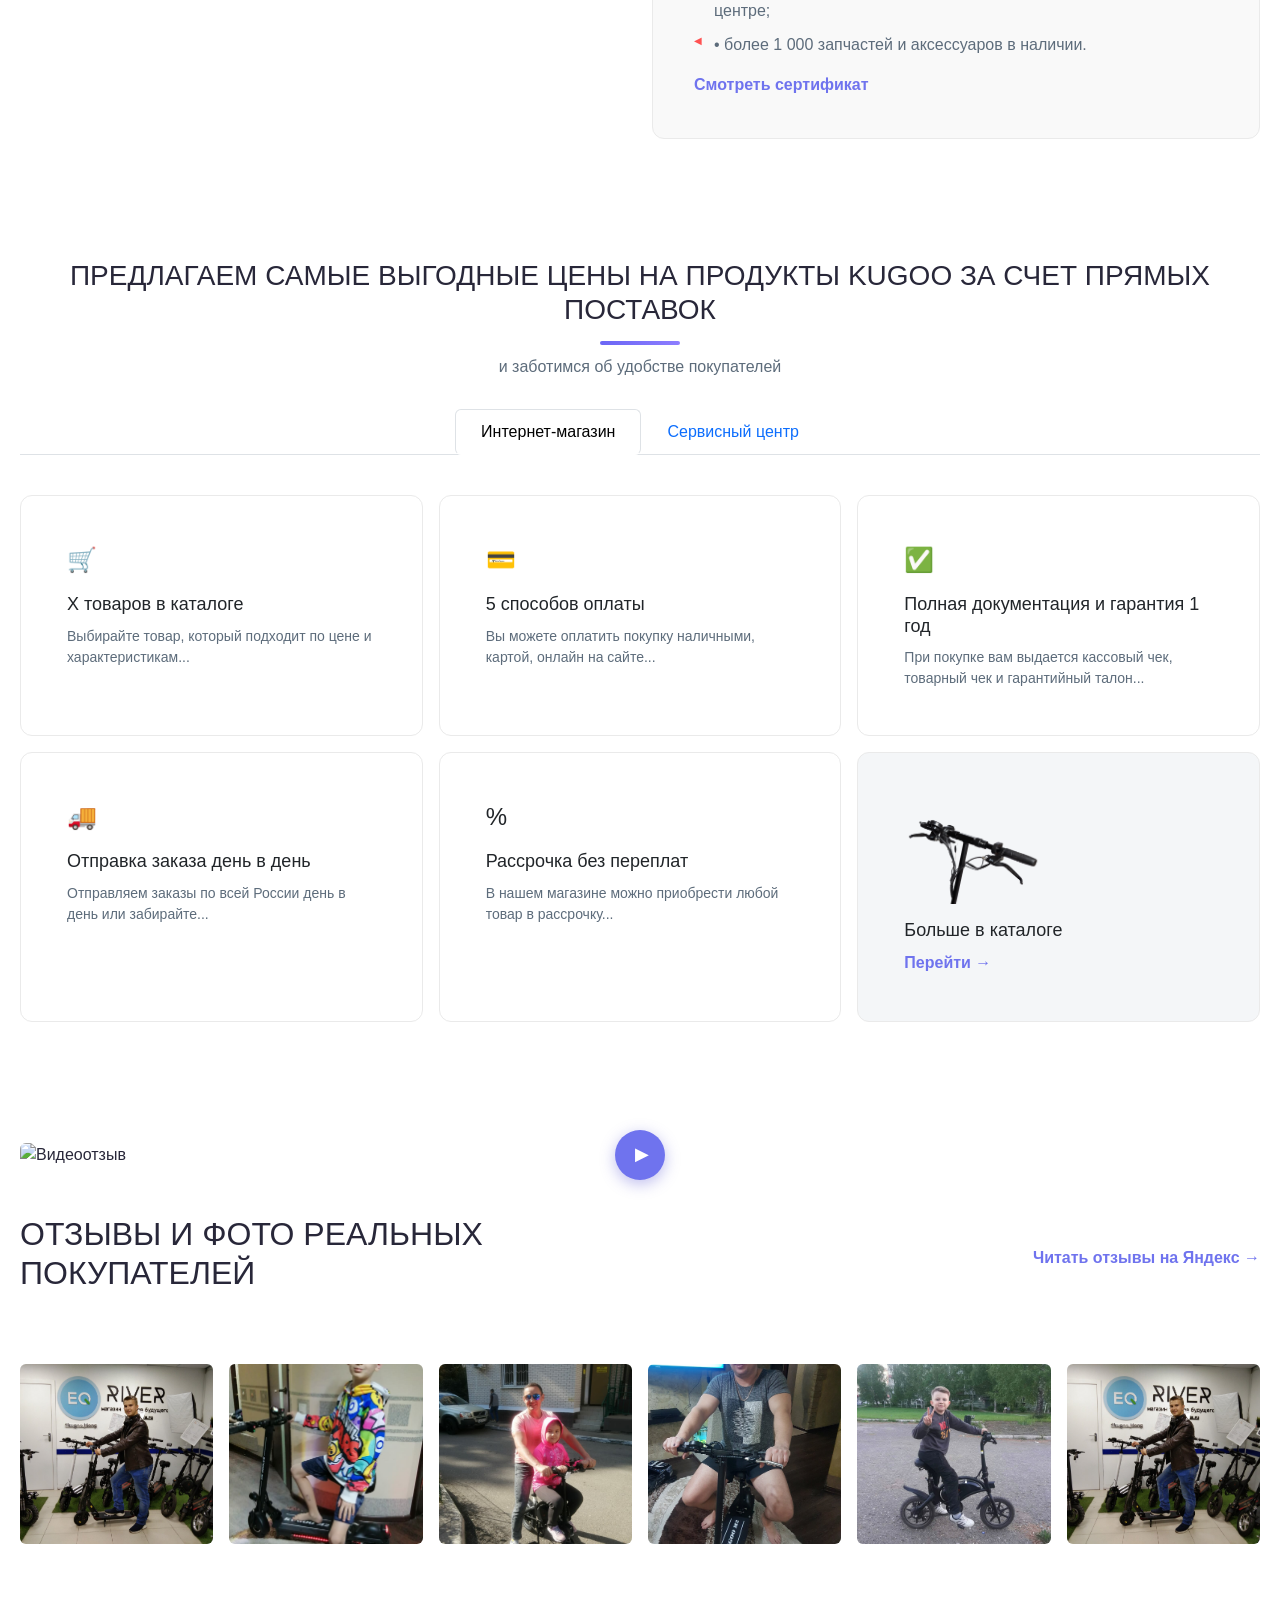
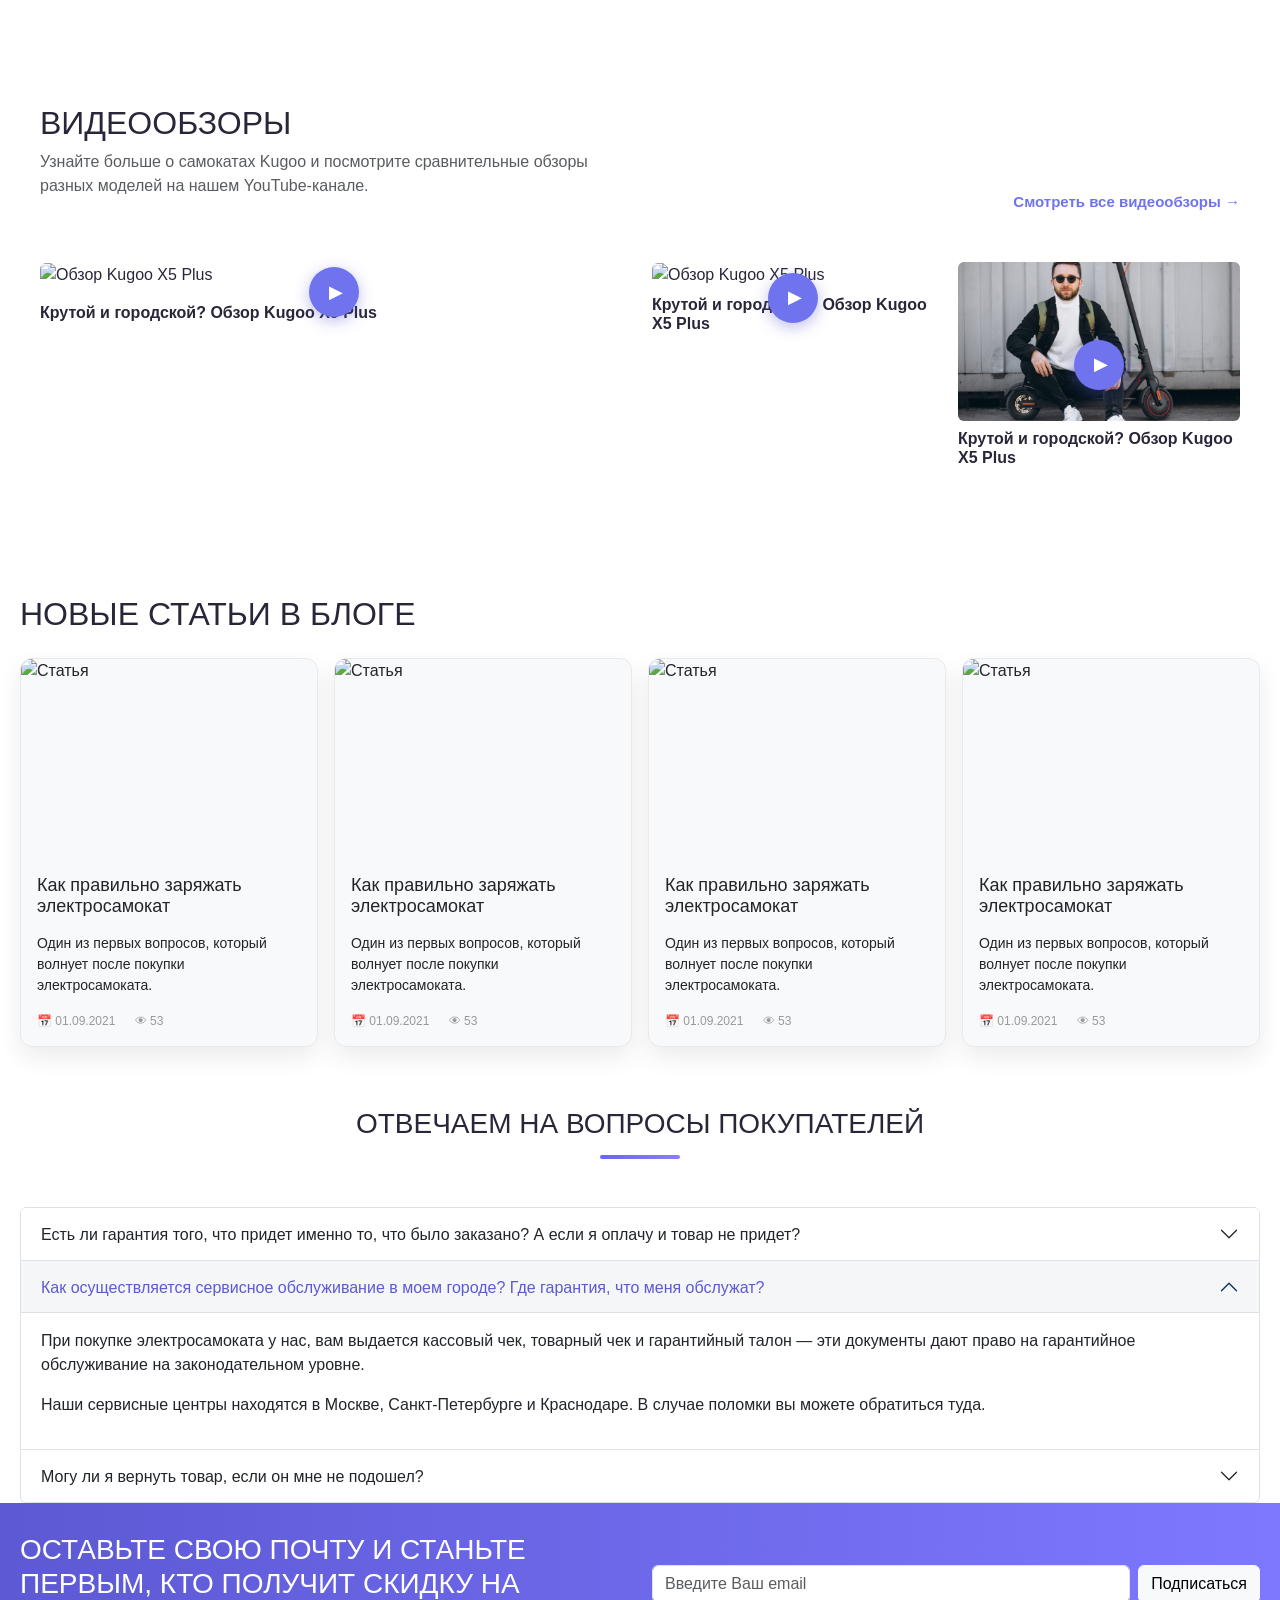
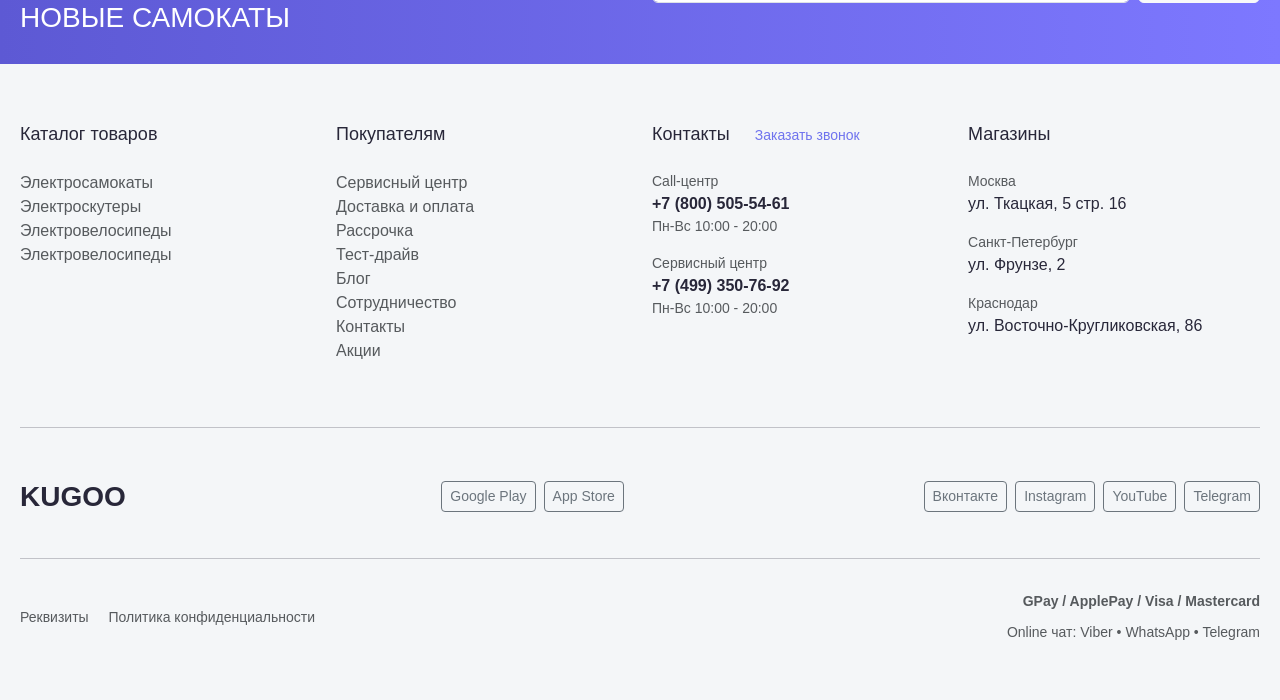
==== commit dffae6d5: "правка бутстрап" ====
--- a/BOOTSTRAP/index.html
+++ b/BOOTSTRAP/index.html
@@ -6,10 +6,11 @@
     <title>Kugoo - Электросамокаты</title>
     <!-- Bootstrap 5 CSS -->
     <link href="https://cdn.jsdelivr.net/npm/bootstrap@5.3.0/dist/css/bootstrap.min.css" rel="stylesheet">
-  
-    <link rel="stylesheet" href="css/bootstrap-extensions.css">
-      <link rel="stylesheet" href="css/style.css">
-
+   <link rel="stylesheet" href="css/bootstrap-extensions.css">
+    <link rel="stylesheet" href="css/style.css">
+
+    
+     
 </head>
 <body>
     <!-- Bootstrap Navbar -->
@@ -99,7 +100,7 @@
 
     <main class="main-content">
         <!-- Hero Section with Bootstrap Grid -->
-      <section class="hero-section" id="hero">
+    <section class="hero-section" id="hero">
     <div class="container">
         <div class="hero-banner">
             <div class="row w-100 g-0">
@@ -155,8 +156,8 @@
         </div>
     </div>
 </div>
-</section>
-
+</div>    
+    </section>  
         <!-- Catalog Section with Bootstrap Grid -->
         <section id="catalog" class="catalog-section">
             <div class="container">
@@ -171,7 +172,7 @@
                                 <img src="img/card.jpg" alt="Kugoo Kirin M4" class="card-img">
                             </div>
                             <div class="card-body p-0">
-                                <h3 class="card-title">Kugoo Kirin M4</h3>  <!-- исправлен h1 на h3 для семантики -->
+                                <h2 class="card-title">Kugoo Kirin M4</h2>  <!-- исправлен h1 на h3 для семантики -->
                                 <div class="card-specs">
                                     <div class="spec-item">🔋 2000 mAh</div>
                                     <div class="spec-item">⚡ 1,2 л.с.</div>
@@ -190,6 +191,7 @@
                             </div>
                         </div>
                     </div>
+              
                     <div class="col-12 col-sm-6 col-md-6 col-lg-3">
                         <div class="card product-card d-flex flex-column">
                             <div class="card-top d-flex justify-content-between align-items-center">
@@ -200,7 +202,7 @@
                                 <img src="img/card.jpg" alt="Kugoo Kirin M4" class="card-img">
                             </div>
                             <div class="card-body p-0">
-                                <h3 class="card-title">Kugoo Kirin M4</h3>  <!-- исправлен h1 на h3 для семантики -->
+                                <h2 class="card-title">Kugoo Kirin M4</h2>  
                                 <div class="card-specs">
                                     <div class="spec-item">🔋 2000 mAh</div>
                                     <div class="spec-item">⚡ 1,2 л.с.</div>
@@ -230,7 +232,7 @@
                                 <img src="img/card.jpg" alt="Kugoo Kirin M4" class="card-img">
                             </div>
                             <div class="card-body p-0">
-                                <h3 class="card-title">Kugoo Kirin M4</h3>  <!-- исправлен h1 на h3 для семантики -->
+                                <h2 class="card-title">Kugoo Kirin M4</h2>  
                                 <div class="card-specs">
                                     <div class="spec-item">🔋 2000 mAh</div>
                                     <div class="spec-item">⚡ 1,2 л.с.</div>
@@ -259,7 +261,7 @@
                                 <img src="img/card.jpg" alt="Kugoo Kirin M4" class="card-img">
                             </div>
                             <div class="card-body p-0">
-                                <h3 class="card-title">Kugoo Kirin M4</h3>  <!-- исправлен h1 на h3 для семантики -->
+                                <h2 class="card-title">Kugoo Kirin M4</h2>  
                                 <div class="card-specs">
                                     <div class="spec-item">🔋 2000 mAh</div>
                                     <div class="spec-item">⚡ 1,2 л.с.</div>
@@ -277,19 +279,25 @@
                                 <button class="btn btn-buy-click w-100 mt-3" data-bs-toggle="modal" data-bs-target="#buyModal">Купить в 1 клик</button>
                             </div>
                         </div>
-                    </div>
-
+                        </div>
+                     </div>
+            </div>
+            </section>
+                
+               
+                    <section>
         <div class="progress-bar bg-purple" role="progressbar"></div>
 
     <small class="text-muted">Осталось 4 шт.</small>
-
+                </section>
+                <section>
                 <div class="row mt-5">
                     <div class="col-12 text-center">
                         <button class="btn btn-outline-main">Смотреть все</button>
                     </div>
                 </div>
-            </div>
-        </section>
+            
+                </section>
         <!-- Promo Banners with Bootstrap Grid -->
         <section class="promo-section" id="test">
             <div class="container">
@@ -1043,6 +1051,7 @@
         </div>
     </div>
 </div>
+
     <!-- Bootstrap 5 JS Bundle with Popper -->
     <script src="https://cdn.jsdelivr.net/npm/bootstrap@5.3.0/dist/js/bootstrap.bundle.min.js"></script>
     
